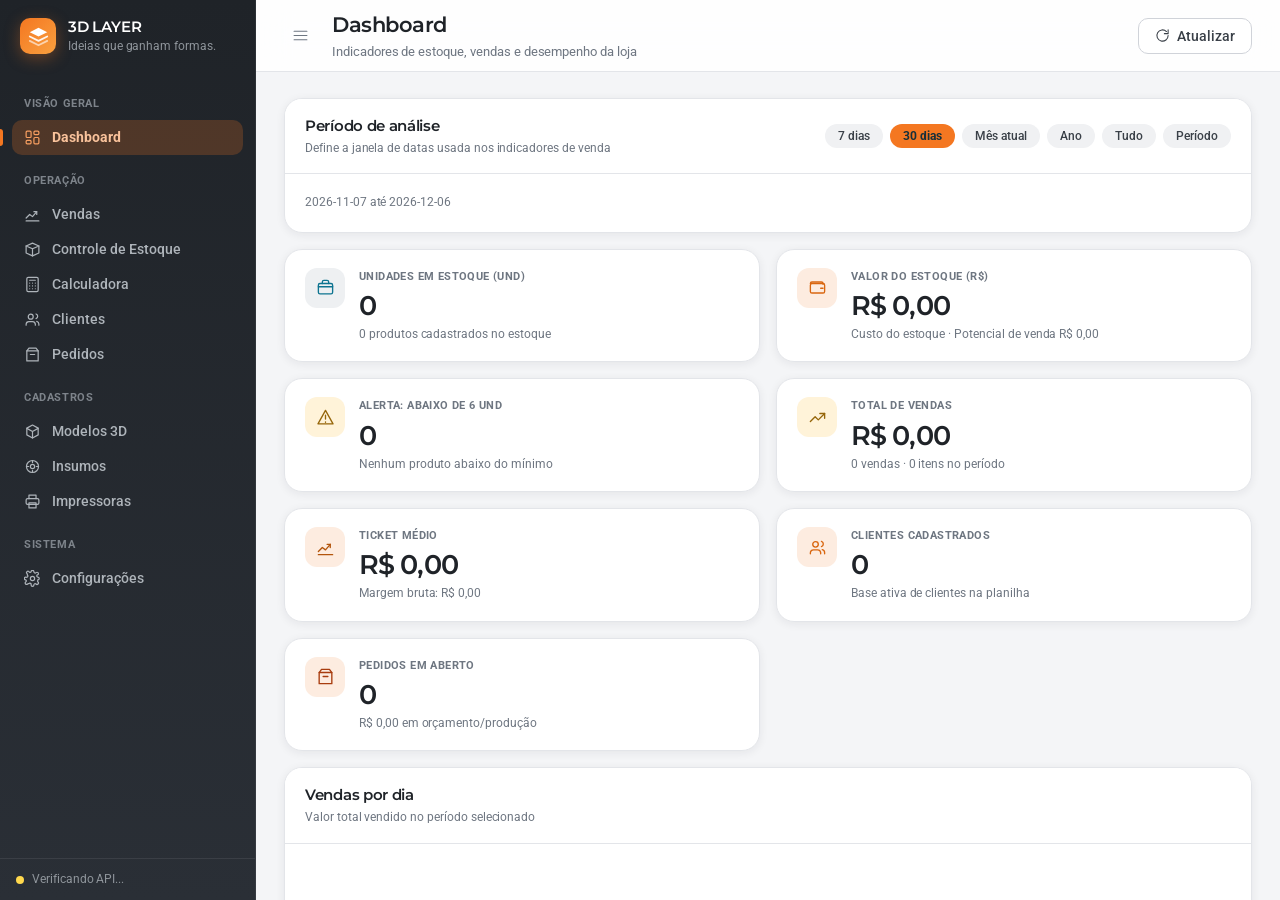
==== docs/index.html @ 17f923ca "Transicao de pagina lado a lado (transitions.dev P8)" ====
<!doctype html>
<html lang="pt-BR">
  <head>
    <meta charset="UTF-8" />
    <meta name="viewport" content="width=device-width, initial-scale=1.0" />
    <meta name="description" content="3D LAYER — CRM da loja 3D: clientes, estoque, vendas e pedidos. Ideias que ganham formas." />
    <meta name="theme-color" content="#1f2328" />
    <meta
      http-equiv="Content-Security-Policy"
      content="default-src 'self'; script-src 'self' 'sha256-BkKP2XO6WOEc3kXOiLr2ZoY83hamalKjPY9xBcbXVuw='; style-src 'self' 'unsafe-inline'; font-src 'self' data: https:; img-src 'self' data: blob: https: http:; connect-src 'self' https: http:; object-src 'none'; base-uri 'none'"
    />
    <title>3D LAYER</title>
    <script type="module" crossorigin src="./assets/index.web-DyTo5qUt.js"></script>
    <link rel="stylesheet" crossorigin href="./assets/index-BPwI07zb.css">
  </head>
  <body>
    <div id="root"></div>
  </body>
</html>
---- docs/assets/index-BPwI07zb.css ----
@font-face{font-family:Montserrat;font-style:normal;font-display:swap;font-weight:500;src:url(./montserrat-cyrillic-ext-500-normal-11xBT7e1.woff2) format("woff2"),url(./montserrat-cyrillic-ext-500-normal-DOzfAZ45.woff) format("woff");unicode-range:U+0460-052F,U+1C80-1C8A,U+20B4,U+2DE0-2DFF,U+A640-A69F,U+FE2E-FE2F}@font-face{font-family:Montserrat;font-style:normal;font-display:swap;font-weight:500;src:url(./montserrat-cyrillic-500-normal-T0SG181k.woff2) format("woff2"),url(./montserrat-cyrillic-500-normal-CyGtXmN9.woff) format("woff");unicode-range:U+0301,U+0400-045F,U+0490-0491,U+04B0-04B1,U+2116}@font-face{font-family:Montserrat;font-style:normal;font-display:swap;font-weight:500;src:url(./montserrat-vietnamese-500-normal-NT-t8RG1.woff2) format("woff2"),url(./montserrat-vietnamese-500-normal-DpeZlV_K.woff) format("woff");unicode-range:U+0102-0103,U+0110-0111,U+0128-0129,U+0168-0169,U+01A0-01A1,U+01AF-01B0,U+0300-0301,U+0303-0304,U+0308-0309,U+0323,U+0329,U+1EA0-1EF9,U+20AB}@font-face{font-family:Montserrat;font-style:normal;font-display:swap;font-weight:500;src:url(./montserrat-latin-ext-500-normal-BKtbrd6n.woff2) format("woff2"),url(./montserrat-latin-ext-500-normal-DWPqqZgs.woff) format("woff");unicode-range:U+0100-02BA,U+02BD-02C5,U+02C7-02CC,U+02CE-02D7,U+02DD-02FF,U+0304,U+0308,U+0329,U+1D00-1DBF,U+1E00-1E9F,U+1EF2-1EFF,U+2020,U+20A0-20AB,U+20AD-20C0,U+2113,U+2C60-2C7F,U+A720-A7FF}@font-face{font-family:Montserrat;font-style:normal;font-display:swap;font-weight:500;src:url(./montserrat-latin-500-normal-DRFEGfly.woff2) format("woff2"),url(./montserrat-latin-500-normal-Dok2oTci.woff) format("woff");unicode-range:U+0000-00FF,U+0131,U+0152-0153,U+02BB-02BC,U+02C6,U+02DA,U+02DC,U+0304,U+0308,U+0329,U+2000-206F,U+20AC,U+2122,U+2191,U+2193,U+2212,U+2215,U+FEFF,U+FFFD}@font-face{font-family:Montserrat;font-style:normal;font-display:swap;font-weight:600;src:url(./montserrat-cyrillic-ext-600-normal-BtBW-rpm.woff2) format("woff2"),url(./montserrat-cyrillic-ext-600-normal-wReYPmz2.woff) format("woff");unicode-range:U+0460-052F,U+1C80-1C8A,U+20B4,U+2DE0-2DFF,U+A640-A69F,U+FE2E-FE2F}@font-face{font-family:Montserrat;font-style:normal;font-display:swap;font-weight:600;src:url(./montserrat-cyrillic-600-normal-CQEPC0hM.woff2) format("woff2"),url(./montserrat-cyrillic-600-normal-DUglwBrH.woff) format("woff");unicode-range:U+0301,U+0400-045F,U+0490-0491,U+04B0-04B1,U+2116}@font-face{font-family:Montserrat;font-style:normal;font-display:swap;font-weight:600;src:url(./montserrat-vietnamese-600-normal-DKe6qT_E.woff2) format("woff2"),url(./montserrat-vietnamese-600-normal-SJ-HTWuM.woff) format("woff");unicode-range:U+0102-0103,U+0110-0111,U+0128-0129,U+0168-0169,U+01A0-01A1,U+01AF-01B0,U+0300-0301,U+0303-0304,U+0308-0309,U+0323,U+0329,U+1EA0-1EF9,U+20AB}@font-face{font-family:Montserrat;font-style:normal;font-display:swap;font-weight:600;src:url(./montserrat-latin-ext-600-normal-DSkTqI9L.woff2) format("woff2"),url(./montserrat-latin-ext-600-normal-CSDhkhgS.woff) format("woff");unicode-range:U+0100-02BA,U+02BD-02C5,U+02C7-02CC,U+02CE-02D7,U+02DD-02FF,U+0304,U+0308,U+0329,U+1D00-1DBF,U+1E00-1E9F,U+1EF2-1EFF,U+2020,U+20A0-20AB,U+20AD-20C0,U+2113,U+2C60-2C7F,U+A720-A7FF}@font-face{font-family:Montserrat;font-style:normal;font-display:swap;font-weight:600;src:url(./montserrat-latin-600-normal-UVxSCcoG.woff2) format("woff2"),url(./montserrat-latin-600-normal-CdhFl4lI.woff) format("woff");unicode-range:U+0000-00FF,U+0131,U+0152-0153,U+02BB-02BC,U+02C6,U+02DA,U+02DC,U+0304,U+0308,U+0329,U+2000-206F,U+20AC,U+2122,U+2191,U+2193,U+2212,U+2215,U+FEFF,U+FFFD}@font-face{font-family:Montserrat;font-style:normal;font-display:swap;font-weight:700;src:url(./montserrat-cyrillic-ext-700-normal-MyDreaeu.woff2) format("woff2"),url(./montserrat-cyrillic-ext-700-normal-D-Mk2xRJ.woff) format("woff");unicode-range:U+0460-052F,U+1C80-1C8A,U+20B4,U+2DE0-2DFF,U+A640-A69F,U+FE2E-FE2F}@font-face{font-family:Montserrat;font-style:normal;font-display:swap;font-weight:700;src:url(./montserrat-cyrillic-700-normal-D-Pqjtdp.woff2) format("woff2"),url(./montserrat-cyrillic-700-normal-BvLYcGP1.woff) format("woff");unicode-range:U+0301,U+0400-045F,U+0490-0491,U+04B0-04B1,U+2116}@font-face{font-family:Montserrat;font-style:normal;font-display:swap;font-weight:700;src:url(./montserrat-vietnamese-700-normal-C0x1De3p.woff2) format("woff2"),url(./montserrat-vietnamese-700-normal-DnwGT2D9.woff) format("woff");unicode-range:U+0102-0103,U+0110-0111,U+0128-0129,U+0168-0169,U+01A0-01A1,U+01AF-01B0,U+0300-0301,U+0303-0304,U+0308-0309,U+0323,U+0329,U+1EA0-1EF9,U+20AB}@font-face{font-family:Montserrat;font-style:normal;font-display:swap;font-weight:700;src:url(./montserrat-latin-ext-700-normal-BOP2Nhf0.woff2) format("woff2"),url(./montserrat-latin-ext-700-normal-DdDFr05Z.woff) format("woff");unicode-range:U+0100-02BA,U+02BD-02C5,U+02C7-02CC,U+02CE-02D7,U+02DD-02FF,U+0304,U+0308,U+0329,U+1D00-1DBF,U+1E00-1E9F,U+1EF2-1EFF,U+2020,U+20A0-20AB,U+20AD-20C0,U+2113,U+2C60-2C7F,U+A720-A7FF}@font-face{font-family:Montserrat;font-style:normal;font-display:swap;font-weight:700;src:url(./montserrat-latin-700-normal-BdjcYUrC.woff2) format("woff2"),url(./montserrat-latin-700-normal-BWkrl476.woff) format("woff");unicode-range:U+0000-00FF,U+0131,U+0152-0153,U+02BB-02BC,U+02C6,U+02DA,U+02DC,U+0304,U+0308,U+0329,U+2000-206F,U+20AC,U+2122,U+2191,U+2193,U+2212,U+2215,U+FEFF,U+FFFD}@font-face{font-family:Roboto;font-style:normal;font-display:swap;font-weight:400;src:url(./roboto-cyrillic-ext-400-normal-qHufge6k.woff2) format("woff2"),url(./roboto-cyrillic-ext-400-normal-DhDk0Xwi.woff) format("woff");unicode-range:U+0460-052F,U+1C80-1C8A,U+20B4,U+2DE0-2DFF,U+A640-A69F,U+FE2E-FE2F}@font-face{font-family:Roboto;font-style:normal;font-display:swap;font-weight:400;src:url(./roboto-cyrillic-400-normal-CBPI_iaY.woff2) format("woff2"),url(./roboto-cyrillic-400-normal-BepgbcUK.woff) format("woff");unicode-range:U+0301,U+0400-045F,U+0490-0491,U+04B0-04B1,U+2116}@font-face{font-family:Roboto;font-style:normal;font-display:swap;font-weight:400;src:url([data-uri]) format("woff2"),url([data-uri]) format("woff");unicode-range:U+1F00-1FFF}@font-face{font-family:Roboto;font-style:normal;font-display:swap;font-weight:400;src:url(./roboto-greek-400-normal-ai2Z1K3C.woff2) format("woff2"),url(./roboto-greek-400-normal-D904r64h.woff) format("woff");unicode-range:U+0370-0377,U+037A-037F,U+0384-038A,U+038C,U+038E-03A1,U+03A3-03FF}@font-face{font-family:Roboto;font-style:normal;font-display:swap;font-weight:400;src:url(./roboto-math-400-normal-BEFej5gc.woff2) format("woff2"),url(./roboto-math-400-normal-D6sS4O5l.woff) format("woff");unicode-range:U+0302-0303,U+0305,U+0307-0308,U+0310,U+0312,U+0315,U+031A,U+0326-0327,U+032C,U+032F-0330,U+0332-0333,U+0338,U+033A,U+0346,U+034D,U+0391-03A1,U+03A3-03A9,U+03B1-03C9,U+03D1,U+03D5-03D6,U+03F0-03F1,U+03F4-03F5,U+2016-2017,U+2034-2038,U+203C,U+2040,U+2043,U+2047,U+2050,U+2057,U+205F,U+2070-2071,U+2074-208E,U+2090-209C,U+20D0-20DC,U+20E1,U+20E5-20EF,U+2100-2112,U+2114-2115,U+2117-2121,U+2123-214F,U+2190,U+2192,U+2194-21AE,U+21B0-21E5,U+21F1-21F2,U+21F4-2211,U+2213-2214,U+2216-22FF,U+2308-230B,U+2310,U+2319,U+231C-2321,U+2336-237A,U+237C,U+2395,U+239B-23B7,U+23D0,U+23DC-23E1,U+2474-2475,U+25AF,U+25B3,U+25B7,U+25BD,U+25C1,U+25CA,U+25CC,U+25FB,U+266D-266F,U+27C0-27FF,U+2900-2AFF,U+2B0E-2B11,U+2B30-2B4C,U+2BFE,U+3030,U+FF5B,U+FF5D,U+1D400-1D7FF,U+1EE00-1EEFF}@font-face{font-family:Roboto;font-style:normal;font-display:swap;font-weight:400;src:url(./roboto-symbols-400-normal-CB1Ce4Gk.woff2) format("woff2"),url(./roboto-symbols-400-normal-C7tGlxgb.woff) format("woff");unicode-range:U+0001-000C,U+000E-001F,U+007F-009F,U+20DD-20E0,U+20E2-20E4,U+2150-218F,U+2190,U+2192,U+2194-2199,U+21AF,U+21E6-21F0,U+21F3,U+2218-2219,U+2299,U+22C4-22C6,U+2300-243F,U+2440-244A,U+2460-24FF,U+25A0-27BF,U+2800-28FF,U+2921-2922,U+2981,U+29BF,U+29EB,U+2B00-2BFF,U+4DC0-4DFF,U+FFF9-FFFB,U+10140-1018E,U+10190-1019C,U+101A0,U+101D0-101FD,U+102E0-102FB,U+10E60-10E7E,U+1D2C0-1D2D3,U+1D2E0-1D37F,U+1F000-1F0FF,U+1F100-1F1AD,U+1F1E6-1F1FF,U+1F30D-1F30F,U+1F315,U+1F31C,U+1F31E,U+1F320-1F32C,U+1F336,U+1F378,U+1F37D,U+1F382,U+1F393-1F39F,U+1F3A7-1F3A8,U+1F3AC-1F3AF,U+1F3C2,U+1F3C4-1F3C6,U+1F3CA-1F3CE,U+1F3D4-1F3E0,U+1F3ED,U+1F3F1-1F3F3,U+1F3F5-1F3F7,U+1F408,U+1F415,U+1F41F,U+1F426,U+1F43F,U+1F441-1F442,U+1F444,U+1F446-1F449,U+1F44C-1F44E,U+1F453,U+1F46A,U+1F47D,U+1F4A3,U+1F4B0,U+1F4B3,U+1F4B9,U+1F4BB,U+1F4BF,U+1F4C8-1F4CB,U+1F4D6,U+1F4DA,U+1F4DF,U+1F4E3-1F4E6,U+1F4EA-1F4ED,U+1F4F7,U+1F4F9-1F4FB,U+1F4FD-1F4FE,U+1F503,U+1F507-1F50B,U+1F50D,U+1F512-1F513,U+1F53E-1F54A,U+1F54F-1F5FA,U+1F610,U+1F650-1F67F,U+1F687,U+1F68D,U+1F691,U+1F694,U+1F698,U+1F6AD,U+1F6B2,U+1F6B9-1F6BA,U+1F6BC,U+1F6C6-1F6CF,U+1F6D3-1F6D7,U+1F6E0-1F6EA,U+1F6F0-1F6F3,U+1F6F7-1F6FC,U+1F700-1F7FF,U+1F800-1F80B,U+1F810-1F847,U+1F850-1F859,U+1F860-1F887,U+1F890-1F8AD,U+1F8B0-1F8BB,U+1F8C0-1F8C1,U+1F900-1F90B,U+1F93B,U+1F946,U+1F984,U+1F996,U+1F9E9,U+1FA00-1FA6F,U+1FA70-1FA7C,U+1FA80-1FA89,U+1FA8F-1FAC6,U+1FACE-1FADC,U+1FADF-1FAE9,U+1FAF0-1FAF8,U+1FB00-1FBFF}@font-face{font-family:Roboto;font-style:normal;font-display:swap;font-weight:400;src:url(./roboto-vietnamese-400-normal-D2PTxGxD.woff2) format("woff2"),url(./roboto-vietnamese-400-normal-Bf76hAzZ.woff) format("woff");unicode-range:U+0102-0103,U+0110-0111,U+0128-0129,U+0168-0169,U+01A0-01A1,U+01AF-01B0,U+0300-0301,U+0303-0304,U+0308-0309,U+0323,U+0329,U+1EA0-1EF9,U+20AB}@font-face{font-family:Roboto;font-style:normal;font-display:swap;font-weight:400;src:url(./roboto-latin-ext-400-normal-C3tdtHj3.woff2) format("woff2"),url(./roboto-latin-ext-400-normal-CIveymTr.woff) format("woff");unicode-range:U+0100-02BA,U+02BD-02C5,U+02C7-02CC,U+02CE-02D7,U+02DD-02FF,U+0304,U+0308,U+0329,U+1D00-1DBF,U+1E00-1E9F,U+1EF2-1EFF,U+2020,U+20A0-20AB,U+20AD-20C0,U+2113,U+2C60-2C7F,U+A720-A7FF}@font-face{font-family:Roboto;font-style:normal;font-display:swap;font-weight:400;src:url(./roboto-latin-400-normal-BqEyEoaF.woff2) format("woff2"),url(./roboto-latin-400-normal-D27F5sTu.woff) format("woff");unicode-range:U+0000-00FF,U+0131,U+0152-0153,U+02BB-02BC,U+02C6,U+02DA,U+02DC,U+0304,U+0308,U+0329,U+2000-206F,U+20AC,U+2122,U+2191,U+2193,U+2212,U+2215,U+FEFF,U+FFFD}@font-face{font-family:Roboto;font-style:normal;font-display:swap;font-weight:500;src:url(./roboto-cyrillic-ext-500-normal-BWC_xYeb.woff2) format("woff2"),url(./roboto-cyrillic-ext-500-normal-SCgicl0l.woff) format("woff");unicode-range:U+0460-052F,U+1C80-1C8A,U+20B4,U+2DE0-2DFF,U+A640-A69F,U+FE2E-FE2F}@font-face{font-family:Roboto;font-style:normal;font-display:swap;font-weight:500;src:url(./roboto-cyrillic-500-normal-CLao9AfR.woff2) format("woff2"),url(./roboto-cyrillic-500-normal-C8ZOEKN4.woff) format("woff");unicode-range:U+0301,U+0400-045F,U+0490-0491,U+04B0-04B1,U+2116}@font-face{font-family:Roboto;font-style:normal;font-display:swap;font-weight:500;src:url([data-uri]) format("woff2"),url([data-uri]) format("woff");unicode-range:U+1F00-1FFF}@font-face{font-family:Roboto;font-style:normal;font-display:swap;font-weight:500;src:url(./roboto-greek-500-normal-C9AnhcmC.woff2) format("woff2"),url(./roboto-greek-500-normal-XBIQOowA.woff) format("woff");unicode-range:U+0370-0377,U+037A-037F,U+0384-038A,U+038C,U+038E-03A1,U+03A3-03FF}@font-face{font-family:Roboto;font-style:normal;font-display:swap;font-weight:500;src:url(./roboto-math-500-normal-C4NU9gLX.woff2) format("woff2"),url(./roboto-math-500-normal-BNGXE_xU.woff) format("woff");unicode-range:U+0302-0303,U+0305,U+0307-0308,U+0310,U+0312,U+0315,U+031A,U+0326-0327,U+032C,U+032F-0330,U+0332-0333,U+0338,U+033A,U+0346,U+034D,U+0391-03A1,U+03A3-03A9,U+03B1-03C9,U+03D1,U+03D5-03D6,U+03F0-03F1,U+03F4-03F5,U+2016-2017,U+2034-2038,U+203C,U+2040,U+2043,U+2047,U+2050,U+2057,U+205F,U+2070-2071,U+2074-208E,U+2090-209C,U+20D0-20DC,U+20E1,U+20E5-20EF,U+2100-2112,U+2114-2115,U+2117-2121,U+2123-214F,U+2190,U+2192,U+2194-21AE,U+21B0-21E5,U+21F1-21F2,U+21F4-2211,U+2213-2214,U+2216-22FF,U+2308-230B,U+2310,U+2319,U+231C-2321,U+2336-237A,U+237C,U+2395,U+239B-23B7,U+23D0,U+23DC-23E1,U+2474-2475,U+25AF,U+25B3,U+25B7,U+25BD,U+25C1,U+25CA,U+25CC,U+25FB,U+266D-266F,U+27C0-27FF,U+2900-2AFF,U+2B0E-2B11,U+2B30-2B4C,U+2BFE,U+3030,U+FF5B,U+FF5D,U+1D400-1D7FF,U+1EE00-1EEFF}@font-face{font-family:Roboto;font-style:normal;font-display:swap;font-weight:500;src:url(./roboto-symbols-500-normal-B_CZKVJS.woff2) format("woff2"),url(./roboto-symbols-500-normal-DFnofPUt.woff) format("woff");unicode-range:U+0001-000C,U+000E-001F,U+007F-009F,U+20DD-20E0,U+20E2-20E4,U+2150-218F,U+2190,U+2192,U+2194-2199,U+21AF,U+21E6-21F0,U+21F3,U+2218-2219,U+2299,U+22C4-22C6,U+2300-243F,U+2440-244A,U+2460-24FF,U+25A0-27BF,U+2800-28FF,U+2921-2922,U+2981,U+29BF,U+29EB,U+2B00-2BFF,U+4DC0-4DFF,U+FFF9-FFFB,U+10140-1018E,U+10190-1019C,U+101A0,U+101D0-101FD,U+102E0-102FB,U+10E60-10E7E,U+1D2C0-1D2D3,U+1D2E0-1D37F,U+1F000-1F0FF,U+1F100-1F1AD,U+1F1E6-1F1FF,U+1F30D-1F30F,U+1F315,U+1F31C,U+1F31E,U+1F320-1F32C,U+1F336,U+1F378,U+1F37D,U+1F382,U+1F393-1F39F,U+1F3A7-1F3A8,U+1F3AC-1F3AF,U+1F3C2,U+1F3C4-1F3C6,U+1F3CA-1F3CE,U+1F3D4-1F3E0,U+1F3ED,U+1F3F1-1F3F3,U+1F3F5-1F3F7,U+1F408,U+1F415,U+1F41F,U+1F426,U+1F43F,U+1F441-1F442,U+1F444,U+1F446-1F449,U+1F44C-1F44E,U+1F453,U+1F46A,U+1F47D,U+1F4A3,U+1F4B0,U+1F4B3,U+1F4B9,U+1F4BB,U+1F4BF,U+1F4C8-1F4CB,U+1F4D6,U+1F4DA,U+1F4DF,U+1F4E3-1F4E6,U+1F4EA-1F4ED,U+1F4F7,U+1F4F9-1F4FB,U+1F4FD-1F4FE,U+1F503,U+1F507-1F50B,U+1F50D,U+1F512-1F513,U+1F53E-1F54A,U+1F54F-1F5FA,U+1F610,U+1F650-1F67F,U+1F687,U+1F68D,U+1F691,U+1F694,U+1F698,U+1F6AD,U+1F6B2,U+1F6B9-1F6BA,U+1F6BC,U+1F6C6-1F6CF,U+1F6D3-1F6D7,U+1F6E0-1F6EA,U+1F6F0-1F6F3,U+1F6F7-1F6FC,U+1F700-1F7FF,U+1F800-1F80B,U+1F810-1F847,U+1F850-1F859,U+1F860-1F887,U+1F890-1F8AD,U+1F8B0-1F8BB,U+1F8C0-1F8C1,U+1F900-1F90B,U+1F93B,U+1F946,U+1F984,U+1F996,U+1F9E9,U+1FA00-1FA6F,U+1FA70-1FA7C,U+1FA80-1FA89,U+1FA8F-1FAC6,U+1FACE-1FADC,U+1FADF-1FAE9,U+1FAF0-1FAF8,U+1FB00-1FBFF}@font-face{font-family:Roboto;font-style:normal;font-display:swap;font-weight:500;src:url(./roboto-vietnamese-500-normal-B3ncpOoB.woff2) format("woff2"),url(./roboto-vietnamese-500-normal-BgoYVz-9.woff) format("woff");unicode-range:U+0102-0103,U+0110-0111,U+0128-0129,U+0168-0169,U+01A0-01A1,U+01AF-01B0,U+0300-0301,U+0303-0304,U+0308-0309,U+0323,U+0329,U+1EA0-1EF9,U+20AB}@font-face{font-family:Roboto;font-style:normal;font-display:swap;font-weight:500;src:url(./roboto-latin-ext-500-normal-pMCM9Ixg.woff2) format("woff2"),url(./roboto-latin-ext-500-normal-C1cK9xmS.woff) format("woff");unicode-range:U+0100-02BA,U+02BD-02C5,U+02C7-02CC,U+02CE-02D7,U+02DD-02FF,U+0304,U+0308,U+0329,U+1D00-1DBF,U+1E00-1E9F,U+1EF2-1EFF,U+2020,U+20A0-20AB,U+20AD-20C0,U+2113,U+2C60-2C7F,U+A720-A7FF}@font-face{font-family:Roboto;font-style:normal;font-display:swap;font-weight:500;src:url(./roboto-latin-500-normal-7RbcRiD8.woff2) format("woff2"),url(./roboto-latin-500-normal-fsTFPL3E.woff) format("woff");unicode-range:U+0000-00FF,U+0131,U+0152-0153,U+02BB-02BC,U+02C6,U+02DA,U+02DC,U+0304,U+0308,U+0329,U+2000-206F,U+20AC,U+2122,U+2191,U+2193,U+2212,U+2215,U+FEFF,U+FFFD}@font-face{font-family:Roboto;font-style:normal;font-display:swap;font-weight:700;src:url(./roboto-cyrillic-ext-700-normal-DmFxo5wj.woff2) format("woff2"),url(./roboto-cyrillic-ext-700-normal-BWOtdzfy.woff) format("woff");unicode-range:U+0460-052F,U+1C80-1C8A,U+20B4,U+2DE0-2DFF,U+A640-A69F,U+FE2E-FE2F}@font-face{font-family:Roboto;font-style:normal;font-display:swap;font-weight:700;src:url(./roboto-cyrillic-700-normal-C2o7G-SM.woff2) format("woff2"),url(./roboto-cyrillic-700-normal-D8g9KsRf.woff) format("woff");unicode-range:U+0301,U+0400-045F,U+0490-0491,U+04B0-04B1,U+2116}@font-face{font-family:Roboto;font-style:normal;font-display:swap;font-weight:700;src:url([data-uri]) format("woff2"),url([data-uri]) format("woff");unicode-range:U+1F00-1FFF}@font-face{font-family:Roboto;font-style:normal;font-display:swap;font-weight:700;src:url(./roboto-greek-700-normal-0aHWxGLu.woff2) format("woff2"),url(./roboto-greek-700-normal-xQsEWSIA.woff) format("woff");unicode-range:U+0370-0377,U+037A-037F,U+0384-038A,U+038C,U+038E-03A1,U+03A3-03FF}@font-face{font-family:Roboto;font-style:normal;font-display:swap;font-weight:700;src:url(./roboto-math-700-normal-B8YqGHVc.woff2) format("woff2"),url(./roboto-math-700-normal-DbhUef31.woff) format("woff");unicode-range:U+0302-0303,U+0305,U+0307-0308,U+0310,U+0312,U+0315,U+031A,U+0326-0327,U+032C,U+032F-0330,U+0332-0333,U+0338,U+033A,U+0346,U+034D,U+0391-03A1,U+03A3-03A9,U+03B1-03C9,U+03D1,U+03D5-03D6,U+03F0-03F1,U+03F4-03F5,U+2016-2017,U+2034-2038,U+203C,U+2040,U+2043,U+2047,U+2050,U+2057,U+205F,U+2070-2071,U+2074-208E,U+2090-209C,U+20D0-20DC,U+20E1,U+20E5-20EF,U+2100-2112,U+2114-2115,U+2117-2121,U+2123-214F,U+2190,U+2192,U+2194-21AE,U+21B0-21E5,U+21F1-21F2,U+21F4-2211,U+2213-2214,U+2216-22FF,U+2308-230B,U+2310,U+2319,U+231C-2321,U+2336-237A,U+237C,U+2395,U+239B-23B7,U+23D0,U+23DC-23E1,U+2474-2475,U+25AF,U+25B3,U+25B7,U+25BD,U+25C1,U+25CA,U+25CC,U+25FB,U+266D-266F,U+27C0-27FF,U+2900-2AFF,U+2B0E-2B11,U+2B30-2B4C,U+2BFE,U+3030,U+FF5B,U+FF5D,U+1D400-1D7FF,U+1EE00-1EEFF}@font-face{font-family:Roboto;font-style:normal;font-display:swap;font-weight:700;src:url(./roboto-symbols-700-normal-BiFDindJ.woff2) format("woff2"),url(./roboto-symbols-700-normal-C59U6HqI.woff) format("woff");unicode-range:U+0001-000C,U+000E-001F,U+007F-009F,U+20DD-20E0,U+20E2-20E4,U+2150-218F,U+2190,U+2192,U+2194-2199,U+21AF,U+21E6-21F0,U+21F3,U+2218-2219,U+2299,U+22C4-22C6,U+2300-243F,U+2440-244A,U+2460-24FF,U+25A0-27BF,U+2800-28FF,U+2921-2922,U+2981,U+29BF,U+29EB,U+2B00-2BFF,U+4DC0-4DFF,U+FFF9-FFFB,U+10140-1018E,U+10190-1019C,U+101A0,U+101D0-101FD,U+102E0-102FB,U+10E60-10E7E,U+1D2C0-1D2D3,U+1D2E0-1D37F,U+1F000-1F0FF,U+1F100-1F1AD,U+1F1E6-1F1FF,U+1F30D-1F30F,U+1F315,U+1F31C,U+1F31E,U+1F320-1F32C,U+1F336,U+1F378,U+1F37D,U+1F382,U+1F393-1F39F,U+1F3A7-1F3A8,U+1F3AC-1F3AF,U+1F3C2,U+1F3C4-1F3C6,U+1F3CA-1F3CE,U+1F3D4-1F3E0,U+1F3ED,U+1F3F1-1F3F3,U+1F3F5-1F3F7,U+1F408,U+1F415,U+1F41F,U+1F426,U+1F43F,U+1F441-1F442,U+1F444,U+1F446-1F449,U+1F44C-1F44E,U+1F453,U+1F46A,U+1F47D,U+1F4A3,U+1F4B0,U+1F4B3,U+1F4B9,U+1F4BB,U+1F4BF,U+1F4C8-1F4CB,U+1F4D6,U+1F4DA,U+1F4DF,U+1F4E3-1F4E6,U+1F4EA-1F4ED,U+1F4F7,U+1F4F9-1F4FB,U+1F4FD-1F4FE,U+1F503,U+1F507-1F50B,U+1F50D,U+1F512-1F513,U+1F53E-1F54A,U+1F54F-1F5FA,U+1F610,U+1F650-1F67F,U+1F687,U+1F68D,U+1F691,U+1F694,U+1F698,U+1F6AD,U+1F6B2,U+1F6B9-1F6BA,U+1F6BC,U+1F6C6-1F6CF,U+1F6D3-1F6D7,U+1F6E0-1F6EA,U+1F6F0-1F6F3,U+1F6F7-1F6FC,U+1F700-1F7FF,U+1F800-1F80B,U+1F810-1F847,U+1F850-1F859,U+1F860-1F887,U+1F890-1F8AD,U+1F8B0-1F8BB,U+1F8C0-1F8C1,U+1F900-1F90B,U+1F93B,U+1F946,U+1F984,U+1F996,U+1F9E9,U+1FA00-1FA6F,U+1FA70-1FA7C,U+1FA80-1FA89,U+1FA8F-1FAC6,U+1FACE-1FADC,U+1FADF-1FAE9,U+1FAF0-1FAF8,U+1FB00-1FBFF}@font-face{font-family:Roboto;font-style:normal;font-display:swap;font-weight:700;src:url(./roboto-vietnamese-700-normal-BEVeWqJt.woff2) format("woff2"),url(./roboto-vietnamese-700-normal-kpkdMgbf.woff) format("woff");unicode-range:U+0102-0103,U+0110-0111,U+0128-0129,U+0168-0169,U+01A0-01A1,U+01AF-01B0,U+0300-0301,U+0303-0304,U+0308-0309,U+0323,U+0329,U+1EA0-1EF9,U+20AB}@font-face{font-family:Roboto;font-style:normal;font-display:swap;font-weight:700;src:url(./roboto-latin-ext-700-normal-DSBUz0N1.woff2) format("woff2"),url(./roboto-latin-ext-700-normal-BDePAh3g.woff) format("woff");unicode-range:U+0100-02BA,U+02BD-02C5,U+02C7-02CC,U+02CE-02D7,U+02DD-02FF,U+0304,U+0308,U+0329,U+1D00-1DBF,U+1E00-1E9F,U+1EF2-1EFF,U+2020,U+20A0-20AB,U+20AD-20C0,U+2113,U+2C60-2C7F,U+A720-A7FF}@font-face{font-family:Roboto;font-style:normal;font-display:swap;font-weight:700;src:url(./roboto-latin-700-normal-BZpUvMxY.woff2) format("woff2"),url(./roboto-latin-700-normal-YuyVweIx.woff) format("woff");unicode-range:U+0000-00FF,U+0131,U+0152-0153,U+02BB-02BC,U+02C6,U+02DA,U+02DC,U+0304,U+0308,U+0329,U+2000-206F,U+20AC,U+2122,U+2191,U+2193,U+2212,U+2215,U+FEFF,U+FFFD}:root{--bg-app: #f4f5f7;--surface: #ffffff;--surface-alt: #f7f8fa;--surface-raised: #ffffff;--border: #e3e5e9;--border-strong: #d0d3d9;--nav-bg: #1f2328;--nav-bg-soft: #2a2f36;--nav-text: #aeb4ba;--nav-text-active: #ffffff;--nav-hover: rgba(255, 255, 255, .07);--nav-active: rgba(244, 119, 33, .22);--brand-100: #fdece0;--brand-200: #fbdbc6;--brand-300: #f9c29b;--brand-400: #f79e60;--brand-500: #f47721;--brand-600: #d9660f;--brand-700: #b3550c;--brand-soft: #fdece0;--grad-brand: linear-gradient(135deg, #f47721 0%, #f9a03f 100%);--grad-splash: linear-gradient(135deg, #1f2328 0%, #2a2f36 55%, #f47721 100%);--grad-teal: linear-gradient(180deg, #f79e60 0%, #f9c29b 55%, #fdece0 100%);--yellow: #ffb020;--yellow-soft: #fff3d9;--yellow-ink: #96660a;--coral: #e2571e;--coral-soft: #fdece0;--coral-ink: #a83c0e;--navy: #1f2328;--navy-soft: #eef0f2;--text: #1f2328;--text-soft: #3a4048;--text-muted: #6e7681;--text-inverse: #ffffff;--ok: #1e8a81;--ok-soft: #e3f7f4;--warn: #a97a00;--warn-soft: #fff5d6;--danger: #c2401c;--danger-soft: #ffede7;--info: #0e7490;--info-soft: #cffafe;--neutral-soft: #f0f1f3;--font: "Roboto", -apple-system, BlinkMacSystemFont, "Segoe UI", system-ui, "Helvetica Neue", Arial, sans-serif;--font-title: "Montserrat", "Roboto", -apple-system, "Segoe UI", system-ui, Arial, sans-serif;--font-mono: "SF Mono", "Cascadia Mono", "Consolas", "SFMono-Regular", monospace;--r-sm: 8px;--r-md: 12px;--r-lg: 18px;--r-xl: 24px;--r-pill: 980px;--shadow-xs: 0 1px 2px rgba(31, 35, 40, .05);--shadow-sm: 0 2px 10px rgba(31, 35, 40, .07);--shadow-md: 0 10px 30px rgba(31, 35, 40, .11);--shadow-lg: 0 28px 70px rgba(31, 35, 40, .22);--nav-w: 256px;--topbar-h: 72px;--pg-dur: .25s;--pg-dist: 8px;--pg-blur: 3px;--pg-ease: cubic-bezier(.22, 1, .36, 1)}.tema-colorido{--bg-app: #f0f4ff;--surface: #ffffff;--surface-alt: #eef2ff;--surface-raised: #f5f7ff;--border: #d8dcf7;--border-strong: #c2c6e8;--nav-bg: #4338ca;--nav-bg-soft: #312e81;--nav-text: #c7d2fe;--nav-text-active: #ffffff;--nav-hover: rgba(255, 255, 255, .1);--nav-active: rgba(255, 255, 255, .15);--brand-100: #fce7f3;--brand-200: #fbcfe8;--brand-300: #f9a8d4;--brand-400: #f472b6;--brand-500: #ec4899;--brand-600: #db2777;--brand-700: #be185d;--brand-soft: #fdf2f8;--grad-brand: linear-gradient(135deg, #ec4899 0%, #8b5cf6 100%);--grad-splash: linear-gradient(135deg, #ec4899 0%, #8b5cf6 45%, #06b6d4 100%);--grad-teal: linear-gradient(180deg, #fbcfe8 0%, #f9a8d4 55%, #fce7f3 100%);--yellow: #fbbf24;--yellow-soft: #fef3c7;--yellow-ink: #713f12;--coral: #f472b6;--coral-soft: #fdf2f8;--coral-ink: #9d174d;--navy: #4338ca;--navy-soft: #ede9fe;--text: #1e1b4b;--text-soft: #4338ca;--text-muted: #6366f1;--text-inverse: #ffffff;--ok: #10b981;--ok-soft: #d1fae5;--warn: #f59e0b;--warn-soft: #fef3c7;--danger: #ef4444;--danger-soft: #fee2e2;--info: #06b6d4;--info-soft: #cffafe;--neutral-soft: #ede9fe;--shadow-xs: 0 1px 2px rgba(67, 56, 202, .05);--shadow-sm: 0 2px 10px rgba(67, 56, 202, .08);--shadow-md: 0 10px 30px rgba(67, 56, 202, .12);--shadow-lg: 0 28px 70px rgba(67, 56, 202, .18)}.tema-natureza{--bg-app: #f0f7f4;--surface: #ffffff;--surface-alt: #e8f2ee;--surface-raised: #f0f7f4;--border: #d4e5e0;--border-strong: #bcd4cf;--nav-bg: #0e1a16;--nav-bg-soft: #1e2f2b;--nav-text: #a8c9bf;--nav-text-active: #ffffff;--nav-hover: rgba(255, 255, 255, .08);--nav-active: rgba(30, 111, 99, .2);--brand-100: #e8f2ee;--brand-200: #c9e3dc;--brand-300: #aad4cb;--brand-400: #8bc5b8;--brand-500: #1e6f63;--brand-600: #155a4f;--brand-700: #0e443b;--brand-soft: #f0f7f4;--grad-brand: linear-gradient(135deg, #1e6f63 0%, #6fe3cf 100%);--grad-splash: linear-gradient(135deg, #1e6f63 0%, #6fe3cf 45%, #f3b33d 100%);--grad-teal: linear-gradient(180deg, #e8f2ee 0%, #c9e3dc 55%, #e8f2ee 100%);--yellow: #f3b33d;--yellow-soft: #fdeeca;--yellow-ink: #8a6e1c;--coral: #6fe3cf;--coral-soft: #e3f9f4;--coral-ink: #3aa58d;--navy: #0e1a16;--navy-soft: #f0f7f4;--text: #0e1a16;--text-soft: #1e6f63;--text-muted: #3d7a6f;--text-inverse: #ffffff;--ok: #1e6f63;--ok-soft: #d1eadf;--warn: #f3b33d;--warn-soft: #fdeeca;--danger: #ef4444;--danger-soft: #fee2e2;--info: #6fe3cf;--info-soft: #e3f9f4;--neutral-soft: #e8f2ee;--shadow-xs: 0 1px 2px rgba(14, 26, 22, .05);--shadow-sm: 0 2px 10px rgba(14, 26, 22, .08);--shadow-md: 0 10px 30px rgba(14, 26, 22, .12);--shadow-lg: 0 28px 70px rgba(14, 26, 22, .18)}*{box-sizing:border-box}html,body,#root{height:100%;margin:0}body{font-family:var(--font);font-size:14px;line-height:1.45;color:var(--text);background:var(--bg-app);-webkit-font-smoothing:antialiased;-moz-osx-font-smoothing:grayscale;overflow:hidden;letter-spacing:-.003em}h1,h2,h3,.nav-brand-text strong,.kpi-value,.topbar h1{font-family:var(--font-title)}button,input,select,textarea{font-family:inherit;font-size:inherit;color:inherit}::-webkit-scrollbar{width:10px;height:10px}::-webkit-scrollbar-track{background:transparent}::-webkit-scrollbar-thumb{background:#c9ced5;border-radius:var(--r-pill);border:3px solid transparent;background-clip:content-box}::-webkit-scrollbar-thumb:hover{background:#aeb4ba;background-clip:content-box}.app{display:grid;grid-template-columns:var(--nav-w) 1fr;height:100vh;height:100dvh}.app.collapsed{--nav-w: 76px}.nav{background:var(--nav-bg);background-image:linear-gradient(180deg,#1f2328,#2a2f36);color:var(--nav-text);display:flex;flex-direction:column;min-width:0;border-right:1px solid rgba(255,255,255,.06)}.nav-brand{display:flex;align-items:center;gap:12px;height:var(--topbar-h);padding:0 20px;flex:0 0 auto}.nav-logo{width:36px;height:36px;flex:0 0 auto;border-radius:10px;background:var(--grad-brand);display:grid;place-items:center;color:#fff;box-shadow:0 4px 16px #f4772159}.nav-brand-text{min-width:0}.nav-brand-text strong{display:block;color:#fff;font-size:14.5px;font-weight:600;letter-spacing:-.2px;white-space:nowrap}.nav-brand-text span{display:block;font-size:11.5px;color:#8f959b;white-space:nowrap}.nav-scroll{flex:1 1 auto;overflow-y:auto;overflow-x:hidden;padding:6px 12px 20px}.nav-group-title{font-size:11px;letter-spacing:.6px;text-transform:uppercase;color:#7d838a;padding:18px 12px 8px;font-weight:600}.nav-item{display:flex;align-items:center;gap:11px;width:100%;padding:9px 12px;border:0;border-radius:10px;background:transparent;color:var(--nav-text);font-size:13.5px;font-weight:500;cursor:pointer;text-align:left;position:relative;transition:background .16s ease,color .16s ease;white-space:nowrap}.nav-item:hover{background:var(--nav-hover);color:#fff}.nav-item.active{background:var(--nav-active);color:var(--brand-300);font-weight:600}.nav-item.active svg{color:var(--brand-400)}.nav-item.active:before{content:"";position:absolute;left:-12px;top:9px;bottom:9px;width:3px;border-radius:0 3px 3px 0;background:var(--brand-500)}.nav-item .nav-badge{margin-left:auto;background:#f4772138;color:#f9c29b;border-radius:var(--r-pill);font-size:10.5px;font-weight:700;padding:1px 7px}.nav-foot{flex:0 0 auto;border-top:1px solid rgba(255,255,255,.08);padding:12px 16px}.nav-status{display:flex;align-items:center;gap:8px;font-size:11.5px;color:#8f959b}.nav-status .dot{width:8px;height:8px;border-radius:50%;background:#7d838a;flex:0 0 auto}.nav-status.online .dot{background:#10b981;box-shadow:0 0 0 3px #10b98140}.nav-status.offline .dot{background:#ef4444;box-shadow:0 0 0 3px #ef444440}.nav-status.checking .dot{background:#ffd84d;animation:pulse 1.1s infinite}@keyframes pulse{0%,to{opacity:1}50%{opacity:.35}}.app.collapsed .nav-brand-text,.app.collapsed .nav-item span:not(.nav-badge),.app.collapsed .nav-group-title,.app.collapsed .nav-status span,.app.collapsed .nav-foot .nav-status-text{display:none}.app.collapsed .nav-item{justify-content:center;padding:10px 0}.app.collapsed .nav-brand{justify-content:center;padding:0}.main{display:flex;flex-direction:column;min-width:0;min-height:0;background:var(--bg-app)}.topbar{height:var(--topbar-h);flex:0 0 auto;background:#ffffffdb;-webkit-backdrop-filter:saturate(180%) blur(18px);backdrop-filter:saturate(180%) blur(18px);border-bottom:1px solid var(--border);display:flex;align-items:center;gap:16px;padding:0 28px;z-index:5}.topbar-titles{min-width:0}.topbar h1{margin:0;font-size:21px;font-weight:600;letter-spacing:-.5px;white-space:nowrap;overflow:hidden;text-overflow:ellipsis}.topbar p{margin:3px 0 0;font-size:12.5px;color:var(--text-muted);white-space:nowrap;overflow:hidden;text-overflow:ellipsis}.topbar-actions{margin-left:auto;display:flex;align-items:center;gap:10px;flex:0 0 auto}.content{flex:1 1 auto;overflow-y:auto;overflow-x:hidden;padding:26px 28px 44px;min-height:0}.content-inner{position:relative;max-width:1560px;margin:0 auto}.content-inner.transicionando .pagina-sai{position:absolute;inset:0 auto auto 0;width:100%;pointer-events:none;z-index:0}.content-inner.transicionando .pagina-entra{position:relative;z-index:1}.pagina-entra{animation:pagina-entra var(--pg-dur) var(--pg-ease) both}.pagina-sai{animation:pagina-sai var(--pg-dur) var(--pg-ease) both}.content-inner.transicionando .pagina-entra,.content-inner.transicionando .pagina-sai{will-change:opacity,transform,filter}.content-inner.dir-fwd .pagina-entra{--pg-from: var(--pg-dist)}.content-inner.dir-fwd .pagina-sai{--pg-to: calc(var(--pg-dist) * -1)}.content-inner.dir-back .pagina-entra{--pg-from: calc(var(--pg-dist) * -1)}.content-inner.dir-back .pagina-sai{--pg-to: var(--pg-dist)}@keyframes pagina-entra{0%{opacity:0;transform:translate(var(--pg-from, var(--pg-dist)));filter:blur(var(--pg-blur))}to{opacity:1;transform:translate(0);filter:blur(0)}}@keyframes pagina-sai{0%{opacity:1;transform:translate(0);filter:blur(0)}to{opacity:0;transform:translate(var(--pg-to, calc(var(--pg-dist) * -1)));filter:blur(var(--pg-blur))}}@media(prefers-reduced-motion:reduce){.pagina-entra,.pagina-sai{animation:none}}.grid{display:grid;gap:16px}.grid.cols-4{grid-template-columns:repeat(4,minmax(0,1fr))}.grid.cols-3{grid-template-columns:repeat(3,minmax(0,1fr))}.grid.cols-2{grid-template-columns:repeat(2,minmax(0,1fr))}.grid.kpi-grid{grid-template-columns:repeat(auto-fit,minmax(240px,1fr))}.grid.kpi-grid.kpi-3{grid-template-columns:repeat(3,minmax(0,1fr))}.grid.kpi-grid.kpi-4{grid-template-columns:repeat(4,minmax(0,1fr))}.grid.split-2-1{grid-template-columns:minmax(0,2fr) minmax(0,1fr)}.grid.split-1-2{grid-template-columns:minmax(0,1fr) minmax(0,2fr)}.stack{display:flex;flex-direction:column;gap:16px}.row{display:flex;align-items:center;gap:10px;flex-wrap:wrap}.row.end{justify-content:flex-end}.row.between{justify-content:space-between}.row.grow{flex:1 1 auto}@media(max-width:1280px){.grid.cols-4{grid-template-columns:repeat(2,minmax(0,1fr))}.grid.split-2-1,.grid.split-1-2,.grid.cols-3{grid-template-columns:minmax(0,1fr)}.grid.kpi-grid.kpi-3,.grid.kpi-grid.kpi-4{grid-template-columns:repeat(2,minmax(0,1fr))}}.card{background:var(--surface);border:1px solid var(--border);border-radius:var(--r-lg);box-shadow:var(--shadow-sm);overflow:hidden}.card-head{display:flex;align-items:center;gap:12px;padding:16px 20px;border-bottom:1px solid var(--border);background:var(--surface)}.card-head h2{margin:0;font-size:15px;font-weight:600;letter-spacing:-.3px}.card-head p{margin:3px 0 0;font-size:12px;color:var(--text-muted)}.card-head .spacer{margin-left:auto}.card-body{padding:20px}.card-body.tight{padding:0}.card-foot{padding:12px 20px;border-top:1px solid var(--border);background:var(--surface-alt);display:flex;align-items:center;gap:10px}.kpi{background:var(--surface);border:1px solid var(--border);border-radius:var(--r-lg);padding:18px 20px;box-shadow:var(--shadow-sm);display:flex;gap:14px;align-items:flex-start;min-width:0;transition:box-shadow .18s ease,transform .18s ease}.kpi:hover{box-shadow:var(--shadow-md);transform:translateY(-1px)}.kpi-icon{width:40px;height:40px;flex:0 0 auto;border-radius:12px;display:grid;place-items:center;background:var(--brand-soft);color:var(--brand-600)}.kpi-icon.green{background:var(--yellow-soft);color:var(--yellow-ink)}.kpi-icon.amber{background:var(--coral-soft);color:var(--coral-ink)}.kpi-icon.red{background:#ffe3da;color:#d1431f}.kpi-icon.cyan{background:var(--navy-soft);color:var(--info)}.kpi-icon.violet{background:var(--brand-100);color:var(--brand-700)}.kpi-body{min-width:0}.kpi-label{font-size:11px;font-weight:600;letter-spacing:.4px;text-transform:uppercase;color:var(--text-muted);margin:2px 0 6px;line-height:1.3;-webkit-hyphens:auto;hyphens:auto}.kpi-value{font-size:27px;font-weight:600;letter-spacing:-.9px;color:var(--text);line-height:1.15;white-space:nowrap;overflow:hidden;text-overflow:ellipsis}.kpi-hint{margin-top:5px;font-size:12px;color:var(--text-muted);overflow:hidden;text-overflow:ellipsis;white-space:nowrap}.btn{display:inline-flex;align-items:center;justify-content:center;gap:7px;height:36px;padding:0 16px;border-radius:10px;border:1px solid var(--border-strong);background:var(--surface);color:var(--text-soft);font-size:13.5px;font-weight:500;cursor:pointer;white-space:nowrap;transition:background .16s ease,border-color .16s ease,color .16s ease,box-shadow .16s ease,transform .16s ease}.btn:hover:not(:disabled){background:var(--surface-alt);border-color:#c3c8ce;color:var(--text)}.btn:active:not(:disabled){transform:scale(.985)}.btn:disabled{opacity:.5;cursor:not-allowed}.btn.primary{background:var(--grad-brand);border-color:transparent;color:#16303a;font-weight:600;box-shadow:0 3px 10px #2ec4b652}.btn.primary:hover:not(:disabled){filter:brightness(1.06);color:#16303a;box-shadow:0 5px 16px #2ec4b666}.btn.danger{background:var(--danger);border-color:transparent;color:#fff}.btn.danger:hover:not(:disabled){filter:brightness(1.05);color:#fff}.btn.ghost{background:transparent;border-color:transparent;color:var(--text-soft)}.btn.ghost:hover:not(:disabled){background:var(--neutral-soft);color:var(--text)}.btn.sm{height:30px;padding:0 12px;font-size:12.5px;border-radius:8px}.btn.icon{width:32px;height:32px;padding:0;border-radius:9px;color:var(--text-muted);border-color:transparent;background:transparent}.btn.icon:hover:not(:disabled){color:var(--brand-600);background:var(--brand-soft);border-color:transparent}.btn.icon.danger:hover:not(:disabled){color:var(--danger);background:var(--danger-soft);border-color:transparent}.btn.block{width:100%}.field{display:flex;flex-direction:column;gap:6px;min-width:0}.field>label{font-size:12px;font-weight:500;color:var(--text-soft);display:flex;align-items:center;gap:4px}.field .req{color:var(--danger)}.input,.select,.textarea{height:38px;padding:0 12px;border:1px solid var(--border-strong);border-radius:10px;background:var(--surface);outline:none;transition:border-color .16s ease,box-shadow .16s ease,background .16s ease;width:100%;min-width:0;font-size:13.5px}.textarea{height:auto;min-height:80px;padding:10px 12px;resize:vertical;line-height:1.5}.select{appearance:none;background-image:url("data:image/svg+xml;charset=utf-8,%3Csvg xmlns='http://www.w3.org/2000/svg' width='12' height='12' viewBox='0 0 12 12'%3E%3Cpath fill='%2386868b' d='M6 8.5 2.2 4.7l.9-.9L6 6.7l2.9-2.9.9.9z'/%3E%3C/svg%3E");background-repeat:no-repeat;background-position:right 11px center;padding-right:30px}.input:focus,.select:focus,.textarea:focus{border-color:var(--brand-500);box-shadow:0 0 0 4px #2ec4b62e}.input:disabled,.select:disabled{background:var(--surface-alt);color:var(--text-muted);cursor:not-allowed}.input.invalid,.select.invalid{border-color:var(--danger)}.field-error{font-size:11.5px;color:var(--danger)}.field-hint{font-size:11.5px;color:var(--text-muted);line-height:1.45}.form-grid{display:grid;grid-template-columns:repeat(2,minmax(0,1fr));gap:15px}.form-grid .full{grid-column:1 / -1}.search-box{position:relative;display:flex;align-items:center;min-width:190px}.search-box .icon{position:absolute;left:11px;color:var(--text-muted);pointer-events:none}.search-box .input{padding-left:34px}.toolbar{display:flex;align-items:flex-end;gap:12px;flex-wrap:wrap;padding:16px 20px;border-bottom:1px solid var(--border);background:var(--surface)}.toolbar .field{min-width:150px}.toolbar .field.grow{flex:1 1 240px}.toolbar .field>label{font-size:11px;text-transform:uppercase;letter-spacing:.4px;color:var(--text-muted);font-weight:600}.table-wrap{overflow:auto;max-height:calc(100vh - 320px)}table.data{width:100%;border-collapse:separate;border-spacing:0;font-size:13.5px}table.data th{position:sticky;top:0;z-index:2;text-align:left;font-size:11px;letter-spacing:.5px;text-transform:uppercase;color:var(--text-muted);font-weight:600;background:var(--surface-alt);padding:12px 14px;border-bottom:1px solid var(--border);white-space:nowrap}table.data th.sortable{cursor:pointer;-webkit-user-select:none;user-select:none}table.data th.sortable:hover{color:var(--brand-600)}table.data th .sort-ind{margin-left:4px;opacity:.5;font-size:9px}table.data td{padding:11px 14px;border-bottom:1px solid var(--border);color:var(--text-soft);vertical-align:middle;white-space:nowrap;overflow:hidden;text-overflow:ellipsis;max-width:320px}table.data tbody tr:hover td{background:#f7fbfc}table.data tbody tr.selected td{background:var(--brand-soft)}table.data td.num{text-align:right;font-variant-numeric:tabular-nums;font-feature-settings:"tnum"}table.data td.strong{color:var(--text);font-weight:600}table.data tfoot td{padding:12px 14px;background:var(--surface-alt);font-weight:600;color:var(--text);border-top:1px solid var(--border-strong);font-variant-numeric:tabular-nums;position:sticky;bottom:0;z-index:1}table.data td.actions{text-align:right;white-space:nowrap;position:sticky;right:0;background:var(--surface);box-shadow:-10px 0 12px -10px #0000001f}table.data tbody tr:hover td.actions{background:#f7fbfc}.cell-mono{font-family:var(--font-mono);font-size:12px;color:var(--text-muted)}.truncate{max-width:260px;overflow:hidden;text-overflow:ellipsis;white-space:nowrap;display:inline-block;vertical-align:bottom}.badge{display:inline-flex;align-items:center;gap:5px;padding:3px 10px;border-radius:var(--r-pill);font-size:11.5px;font-weight:600;letter-spacing:.1px;background:var(--neutral-soft);color:var(--text-soft);white-space:nowrap}.badge .dot{width:6px;height:6px;border-radius:50%;background:currentColor}.badge.ok{background:var(--ok-soft);color:var(--ok)}.badge.warn{background:var(--warn-soft);color:var(--warn)}.badge.danger{background:var(--danger-soft);color:var(--danger)}.badge.info{background:var(--info-soft);color:var(--info)}.badge.brand{background:var(--navy-soft);color:var(--info)}.badge.violet{background:var(--brand-100);color:var(--brand-700)}.badge.grey{background:var(--neutral-soft);color:var(--text-muted)}.empty{display:flex;flex-direction:column;align-items:center;justify-content:center;gap:8px;padding:56px 20px;text-align:center;color:var(--text-muted)}.empty .empty-icon{width:56px;height:56px;border-radius:16px;background:var(--brand-soft);display:grid;place-items:center;color:var(--brand-500);margin-bottom:6px}.empty strong{color:var(--text);font-size:15px;font-weight:600}.empty p{margin:0;font-size:13px;max-width:420px;line-height:1.5}.spinner{width:18px;height:18px;border:2px solid var(--border-strong);border-top-color:var(--brand-500);border-radius:50%;animation:spin .7s linear infinite}.spinner.lg{width:30px;height:30px;border-width:3px}@keyframes spin{to{transform:rotate(360deg)}}.loading-box{display:flex;align-items:center;justify-content:center;gap:10px;padding:48px;color:var(--text-muted);font-size:13px}.error-box{margin:14px 20px;border:1px solid #f3c9c9;background:var(--danger-soft);color:#8f1119;border-radius:var(--r-md);padding:13px 15px;font-size:12.5px;display:flex;gap:10px;align-items:flex-start}.error-box strong{display:block;margin-bottom:2px}.error-box code{font-family:var(--font-mono);font-size:11.5px;word-break:break-all}.modal-backdrop{position:fixed;inset:0;background:#1d1d1f61;-webkit-backdrop-filter:blur(6px);backdrop-filter:blur(6px);display:flex;align-items:flex-start;justify-content:center;padding:56px 20px;z-index:60;overflow-y:auto}.modal{background:var(--surface);border-radius:var(--r-xl);box-shadow:var(--shadow-lg);width:100%;max-width:640px;animation:modal-in .2s cubic-bezier(.2,.9,.3,1);margin:auto 0}.modal.wide{max-width:900px}@keyframes modal-in{0%{opacity:0;transform:translateY(-10px) scale(.985)}to{opacity:1;transform:none}}.modal-head{display:flex;align-items:flex-start;gap:12px;padding:20px 22px;border-bottom:1px solid var(--border)}.modal-head h3{margin:0;font-size:17px;font-weight:600;letter-spacing:-.4px}.modal-head p{margin:4px 0 0;font-size:12.5px;color:var(--text-muted)}.modal-body{padding:22px;max-height:calc(100vh - 280px);overflow-y:auto}.modal-foot{display:flex;align-items:center;gap:10px;padding:16px 22px;border-top:1px solid var(--border);background:var(--surface-alt);border-radius:0 0 var(--r-xl) var(--r-xl)}.modal-foot .spacer{margin-left:auto}.toasts{position:fixed;right:20px;bottom:20px;display:flex;flex-direction:column;gap:10px;z-index:90;width:340px;max-width:calc(100vw - 40px)}.toast{display:flex;gap:10px;align-items:flex-start;background:var(--surface);border:1px solid var(--border);border-radius:14px;box-shadow:var(--shadow-md);padding:13px 14px;animation:toast-in .22s cubic-bezier(.2,.9,.3,1)}@keyframes toast-in{0%{opacity:0;transform:translate(18px) scale(.98)}to{opacity:1;transform:none}}.toast.success{border-left:3px solid var(--ok)}.toast.error{border-left:3px solid var(--danger)}.toast.warn{border-left:3px solid #ffd84d}.toast.info{border-left:3px solid var(--brand-500)}.toast strong{display:block;font-size:13px;margin-bottom:2px;font-weight:600}.toast p{margin:0;font-size:12px;color:var(--text-muted);word-break:break-word}.toast .toast-icon{flex:0 0 auto;margin-top:1px}.pagination{display:flex;align-items:center;gap:10px;font-size:12.5px;color:var(--text-muted)}.pagination .pages{display:flex;gap:5px}.pagination .page{min-width:30px;height:30px;padding:0 8px;border-radius:8px;border:1px solid transparent;background:transparent;color:var(--text-soft);font-size:12.5px;font-weight:500;cursor:pointer}.pagination .page:hover:not(:disabled){background:var(--neutral-soft)}.pagination .page.active{background:var(--grad-brand);color:#16303a;font-weight:600}.pagination .page:disabled{opacity:.35;cursor:not-allowed}.chart{width:100%;display:block}.chart .grid-line{stroke:var(--border);stroke-width:1}.chart .axis-label{fill:var(--text-muted);font-size:10.5px;font-family:var(--font)}.chart .bar{fill:var(--brand-500);transition:fill .14s ease}.chart .bar:hover{fill:var(--brand-700)}.legend{display:flex;flex-direction:column;gap:10px}.legend-item{display:flex;align-items:center;gap:9px;font-size:13px}.legend-item .swatch{width:10px;height:10px;border-radius:3px;flex:0 0 auto}.legend-item .legend-value{margin-left:auto;font-weight:600;color:var(--text);font-variant-numeric:tabular-nums}.progress{height:7px;background:var(--neutral-soft);border-radius:var(--r-pill);overflow:hidden}.progress>span{display:block;height:100%;background:var(--grad-brand);border-radius:var(--r-pill);transition:width .3s ease}.offline-banner{display:flex;align-items:center;gap:12px;background:var(--coral-soft);border:1px solid #ffd3c4;color:var(--coral-ink);border-radius:var(--r-md);padding:13px 15px;margin-bottom:16px}.offline-banner strong{display:block;font-size:13px}.offline-banner p{margin:2px 0 0;font-size:12px;color:#b9563a}.offline-banner .btn{margin-left:auto;flex:0 0 auto;background:#fff;border-color:#ffc4ae;color:var(--coral-ink)}.campo-check{display:flex;flex-direction:column;gap:5px}.check{display:inline-flex;align-items:center;gap:9px;cursor:pointer;-webkit-user-select:none;user-select:none;font-size:13.5px;color:var(--text-soft)}.check input{position:absolute;opacity:0;width:0;height:0}.check-box{width:19px;height:19px;border-radius:6px;border:1.5px solid var(--border-strong);background:var(--surface);display:grid;place-items:center;color:transparent;transition:background .15s ease,border-color .15s ease,color .15s ease}.check:hover .check-box{border-color:var(--brand-400)}.check input:focus-visible+.check-box{box-shadow:0 0 0 4px #2ec4b633}.check.marcado .check-box{background:var(--brand-500);border-color:var(--brand-500);color:#0d2b2a}.check-label{font-weight:500}.check.marcado .check-label{color:var(--text);font-weight:600}.check input:disabled+.check-box{opacity:.5}.imagem-campo{display:flex;flex-direction:column;gap:9px}.imagem-preview{width:88px;height:88px;border-radius:12px;border:1px solid var(--border);background:var(--surface-alt);overflow:hidden;display:grid;place-items:center;flex:0 0 auto}.imagem-preview img{width:100%;height:100%;object-fit:cover;display:block}.imagem-vazia{display:flex;flex-direction:column;align-items:center;gap:4px;color:var(--text-muted);font-size:10px}.imagem-linha{display:flex;gap:8px;align-items:center}.imagem-linha .input{flex:1 1 auto}.miniatura{display:inline-grid;place-items:center;width:42px;height:42px;border-radius:10px;overflow:hidden;border:1px solid var(--border);background:var(--surface-alt)}.miniatura img{width:100%;height:100%;object-fit:cover;display:block}.miniatura:hover{border-color:var(--brand-400)}.miniatura-vazia{display:inline-grid;place-items:center;width:42px;height:42px;border-radius:10px;border:1px dashed var(--border-strong);color:var(--text-muted)}.stat-line{display:flex;align-items:center;justify-content:space-between;padding:10px 0;border-bottom:1px dashed var(--border);font-size:13px;color:var(--text-soft)}.stat-line:last-child{border-bottom:0}.stat-line b{color:var(--text);font-variant-numeric:tabular-nums}.kv{display:grid;grid-template-columns:160px 1fr;gap:9px 16px;font-size:13px}.kv dt{color:var(--text-muted);font-weight:500}.kv dd{margin:0;color:var(--text);word-break:break-word}.pill-row{display:flex;gap:7px;flex-wrap:wrap}.chip{border:1px solid transparent;background:var(--neutral-soft);border-radius:var(--r-pill);padding:4px 12px;font-size:12px;font-weight:500;color:var(--text-soft);cursor:pointer;transition:background .16s ease,color .16s ease}.chip:hover{background:#e6e8ec}.chip.active{background:var(--brand-500);color:#16303a;font-weight:600}.link{color:var(--brand-600);font-weight:500;cursor:pointer;text-decoration:none}.link:hover{text-decoration:underline}.text-muted{color:var(--text-muted)}.text-sm{font-size:12px}.text-right{text-align:right}.nowrap{white-space:nowrap}.mono{font-family:var(--font-mono)}.autocomplete{position:relative}.ac-panel{position:absolute;z-index:30;top:calc(100% + 6px);left:0;right:0;background:var(--surface);border:1px solid var(--border-strong);border-radius:10px;box-shadow:var(--shadow-md);overflow:hidden}.ac-scroll{max-height:248px;overflow-y:auto;padding:4px}.ac-op{display:flex;align-items:center;justify-content:space-between;gap:10px;width:100%;padding:7px 9px;border:0;background:transparent;border-radius:8px;cursor:pointer;text-align:left;font-family:var(--font);color:var(--text)}.ac-op:hover,.ac-op.ativo{background:var(--brand-soft)}.ac-textos{display:flex;flex-direction:column;gap:2px;min-width:0;flex:1}.ac-linha1{display:flex;align-items:baseline;gap:7px;min-width:0}.ac-valor{font-family:var(--font-mono);font-size:12px;font-weight:600;color:var(--brand-600);white-space:nowrap}.ac-titulo{font-size:13px;color:var(--text);overflow:hidden;text-overflow:ellipsis;white-space:nowrap;min-width:0}.ac-sub{font-size:11.5px;color:var(--text-muted);overflow:hidden;text-overflow:ellipsis;white-space:nowrap}.ac-direita{display:flex;flex-direction:column;align-items:flex-end;gap:3px;flex:none}.ac-preco{font-size:12.5px;font-weight:600;color:var(--text-soft);white-space:nowrap}.ac-badge{font-size:10.5px;font-weight:600;padding:1px 7px;border-radius:var(--r-pill);background:var(--ok-soft);color:var(--ok);white-space:nowrap}.ac-badge.baixo{background:var(--warn-soft);color:var(--warn)}.ac-badge.zero{background:var(--danger-soft);color:var(--danger)}.ac-vazio{padding:14px 10px;font-size:12.5px;color:var(--text-muted);text-align:center}.ac-rodape{padding:6px 10px;font-size:11px;color:var(--text-muted);border-top:1px solid var(--border);background:var(--surface-alt)}
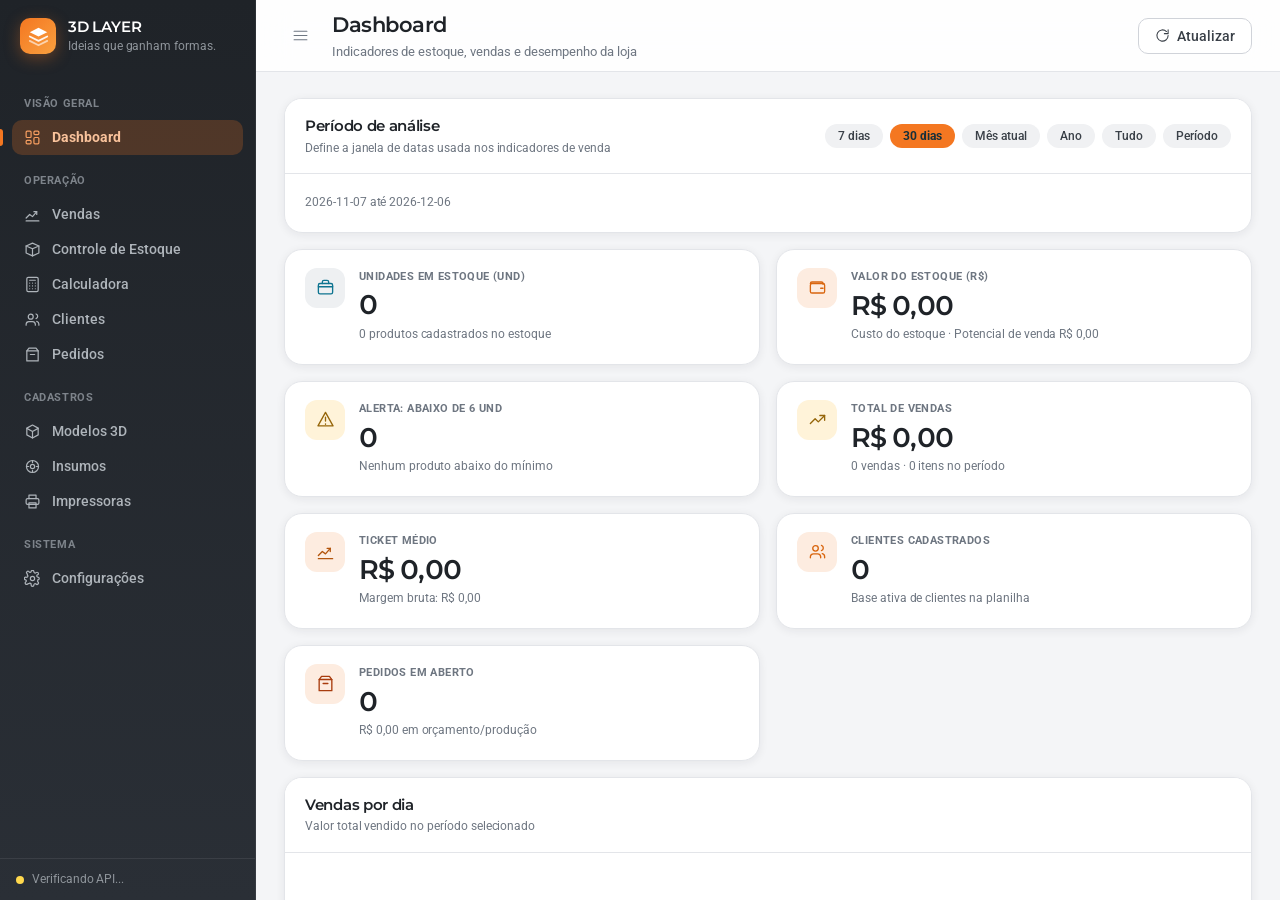
==== commit 5025053a: "Publica efeitos P9/P26/P4 tambem na pasta docs (origem do GitHub Pages)" ====
--- a/docs/index.html
+++ b/docs/index.html
@@ -10,8 +10,8 @@
       content="default-src 'self'; script-src 'self' 'sha256-BkKP2XO6WOEc3kXOiLr2ZoY83hamalKjPY9xBcbXVuw='; style-src 'self' 'unsafe-inline'; font-src 'self' data: https:; img-src 'self' data: blob: https: http:; connect-src 'self' https: http:; object-src 'none'; base-uri 'none'"
     />
     <title>3D LAYER</title>
-    <script type="module" crossorigin src="./assets/index.web-DyTo5qUt.js"></script>
-    <link rel="stylesheet" crossorigin href="./assets/index-BPwI07zb.css">
+    <script type="module" crossorigin src="./assets/index.web-0F97wl2y.js"></script>
+    <link rel="stylesheet" crossorigin href="./assets/index-Dkig3Bq8.css">
   </head>
   <body>
     <div id="root"></div>
--- a/docs/assets/index-Dkig3Bq8.css
+++ b/docs/assets/index-Dkig3Bq8.css
@@ -0,0 +1 @@
+@font-face{font-family:Montserrat;font-style:normal;font-display:swap;font-weight:500;src:url(./montserrat-cyrillic-ext-500-normal-11xBT7e1.woff2) format("woff2"),url(./montserrat-cyrillic-ext-500-normal-DOzfAZ45.woff) format("woff");unicode-range:U+0460-052F,U+1C80-1C8A,U+20B4,U+2DE0-2DFF,U+A640-A69F,U+FE2E-FE2F}@font-face{font-family:Montserrat;font-style:normal;font-display:swap;font-weight:500;src:url(./montserrat-cyrillic-500-normal-T0SG181k.woff2) format("woff2"),url(./montserrat-cyrillic-500-normal-CyGtXmN9.woff) format("woff");unicode-range:U+0301,U+0400-045F,U+0490-0491,U+04B0-04B1,U+2116}@font-face{font-family:Montserrat;font-style:normal;font-display:swap;font-weight:500;src:url(./montserrat-vietnamese-500-normal-NT-t8RG1.woff2) format("woff2"),url(./montserrat-vietnamese-500-normal-DpeZlV_K.woff) format("woff");unicode-range:U+0102-0103,U+0110-0111,U+0128-0129,U+0168-0169,U+01A0-01A1,U+01AF-01B0,U+0300-0301,U+0303-0304,U+0308-0309,U+0323,U+0329,U+1EA0-1EF9,U+20AB}@font-face{font-family:Montserrat;font-style:normal;font-display:swap;font-weight:500;src:url(./montserrat-latin-ext-500-normal-BKtbrd6n.woff2) format("woff2"),url(./montserrat-latin-ext-500-normal-DWPqqZgs.woff) format("woff");unicode-range:U+0100-02BA,U+02BD-02C5,U+02C7-02CC,U+02CE-02D7,U+02DD-02FF,U+0304,U+0308,U+0329,U+1D00-1DBF,U+1E00-1E9F,U+1EF2-1EFF,U+2020,U+20A0-20AB,U+20AD-20C0,U+2113,U+2C60-2C7F,U+A720-A7FF}@font-face{font-family:Montserrat;font-style:normal;font-display:swap;font-weight:500;src:url(./montserrat-latin-500-normal-DRFEGfly.woff2) format("woff2"),url(./montserrat-latin-500-normal-Dok2oTci.woff) format("woff");unicode-range:U+0000-00FF,U+0131,U+0152-0153,U+02BB-02BC,U+02C6,U+02DA,U+02DC,U+0304,U+0308,U+0329,U+2000-206F,U+20AC,U+2122,U+2191,U+2193,U+2212,U+2215,U+FEFF,U+FFFD}@font-face{font-family:Montserrat;font-style:normal;font-display:swap;font-weight:600;src:url(./montserrat-cyrillic-ext-600-normal-BtBW-rpm.woff2) format("woff2"),url(./montserrat-cyrillic-ext-600-normal-wReYPmz2.woff) format("woff");unicode-range:U+0460-052F,U+1C80-1C8A,U+20B4,U+2DE0-2DFF,U+A640-A69F,U+FE2E-FE2F}@font-face{font-family:Montserrat;font-style:normal;font-display:swap;font-weight:600;src:url(./montserrat-cyrillic-600-normal-CQEPC0hM.woff2) format("woff2"),url(./montserrat-cyrillic-600-normal-DUglwBrH.woff) format("woff");unicode-range:U+0301,U+0400-045F,U+0490-0491,U+04B0-04B1,U+2116}@font-face{font-family:Montserrat;font-style:normal;font-display:swap;font-weight:600;src:url(./montserrat-vietnamese-600-normal-DKe6qT_E.woff2) format("woff2"),url(./montserrat-vietnamese-600-normal-SJ-HTWuM.woff) format("woff");unicode-range:U+0102-0103,U+0110-0111,U+0128-0129,U+0168-0169,U+01A0-01A1,U+01AF-01B0,U+0300-0301,U+0303-0304,U+0308-0309,U+0323,U+0329,U+1EA0-1EF9,U+20AB}@font-face{font-family:Montserrat;font-style:normal;font-display:swap;font-weight:600;src:url(./montserrat-latin-ext-600-normal-DSkTqI9L.woff2) format("woff2"),url(./montserrat-latin-ext-600-normal-CSDhkhgS.woff) format("woff");unicode-range:U+0100-02BA,U+02BD-02C5,U+02C7-02CC,U+02CE-02D7,U+02DD-02FF,U+0304,U+0308,U+0329,U+1D00-1DBF,U+1E00-1E9F,U+1EF2-1EFF,U+2020,U+20A0-20AB,U+20AD-20C0,U+2113,U+2C60-2C7F,U+A720-A7FF}@font-face{font-family:Montserrat;font-style:normal;font-display:swap;font-weight:600;src:url(./montserrat-latin-600-normal-UVxSCcoG.woff2) format("woff2"),url(./montserrat-latin-600-normal-CdhFl4lI.woff) format("woff");unicode-range:U+0000-00FF,U+0131,U+0152-0153,U+02BB-02BC,U+02C6,U+02DA,U+02DC,U+0304,U+0308,U+0329,U+2000-206F,U+20AC,U+2122,U+2191,U+2193,U+2212,U+2215,U+FEFF,U+FFFD}@font-face{font-family:Montserrat;font-style:normal;font-display:swap;font-weight:700;src:url(./montserrat-cyrillic-ext-700-normal-MyDreaeu.woff2) format("woff2"),url(./montserrat-cyrillic-ext-700-normal-D-Mk2xRJ.woff) format("woff");unicode-range:U+0460-052F,U+1C80-1C8A,U+20B4,U+2DE0-2DFF,U+A640-A69F,U+FE2E-FE2F}@font-face{font-family:Montserrat;font-style:normal;font-display:swap;font-weight:700;src:url(./montserrat-cyrillic-700-normal-D-Pqjtdp.woff2) format("woff2"),url(./montserrat-cyrillic-700-normal-BvLYcGP1.woff) format("woff");unicode-range:U+0301,U+0400-045F,U+0490-0491,U+04B0-04B1,U+2116}@font-face{font-family:Montserrat;font-style:normal;font-display:swap;font-weight:700;src:url(./montserrat-vietnamese-700-normal-C0x1De3p.woff2) format("woff2"),url(./montserrat-vietnamese-700-normal-DnwGT2D9.woff) format("woff");unicode-range:U+0102-0103,U+0110-0111,U+0128-0129,U+0168-0169,U+01A0-01A1,U+01AF-01B0,U+0300-0301,U+0303-0304,U+0308-0309,U+0323,U+0329,U+1EA0-1EF9,U+20AB}@font-face{font-family:Montserrat;font-style:normal;font-display:swap;font-weight:700;src:url(./montserrat-latin-ext-700-normal-BOP2Nhf0.woff2) format("woff2"),url(./montserrat-latin-ext-700-normal-DdDFr05Z.woff) format("woff");unicode-range:U+0100-02BA,U+02BD-02C5,U+02C7-02CC,U+02CE-02D7,U+02DD-02FF,U+0304,U+0308,U+0329,U+1D00-1DBF,U+1E00-1E9F,U+1EF2-1EFF,U+2020,U+20A0-20AB,U+20AD-20C0,U+2113,U+2C60-2C7F,U+A720-A7FF}@font-face{font-family:Montserrat;font-style:normal;font-display:swap;font-weight:700;src:url(./montserrat-latin-700-normal-BdjcYUrC.woff2) format("woff2"),url(./montserrat-latin-700-normal-BWkrl476.woff) format("woff");unicode-range:U+0000-00FF,U+0131,U+0152-0153,U+02BB-02BC,U+02C6,U+02DA,U+02DC,U+0304,U+0308,U+0329,U+2000-206F,U+20AC,U+2122,U+2191,U+2193,U+2212,U+2215,U+FEFF,U+FFFD}@font-face{font-family:Roboto;font-style:normal;font-display:swap;font-weight:400;src:url(./roboto-cyrillic-ext-400-normal-qHufge6k.woff2) format("woff2"),url(./roboto-cyrillic-ext-400-normal-DhDk0Xwi.woff) format("woff");unicode-range:U+0460-052F,U+1C80-1C8A,U+20B4,U+2DE0-2DFF,U+A640-A69F,U+FE2E-FE2F}@font-face{font-family:Roboto;font-style:normal;font-display:swap;font-weight:400;src:url(./roboto-cyrillic-400-normal-CBPI_iaY.woff2) format("woff2"),url(./roboto-cyrillic-400-normal-BepgbcUK.woff) format("woff");unicode-range:U+0301,U+0400-045F,U+0490-0491,U+04B0-04B1,U+2116}@font-face{font-family:Roboto;font-style:normal;font-display:swap;font-weight:400;src:url([data-uri]) format("woff2"),url([data-uri]) format("woff");unicode-range:U+1F00-1FFF}@font-face{font-family:Roboto;font-style:normal;font-display:swap;font-weight:400;src:url(./roboto-greek-400-normal-ai2Z1K3C.woff2) format("woff2"),url(./roboto-greek-400-normal-D904r64h.woff) format("woff");unicode-range:U+0370-0377,U+037A-037F,U+0384-038A,U+038C,U+038E-03A1,U+03A3-03FF}@font-face{font-family:Roboto;font-style:normal;font-display:swap;font-weight:400;src:url(./roboto-math-400-normal-BEFej5gc.woff2) format("woff2"),url(./roboto-math-400-normal-D6sS4O5l.woff) format("woff");unicode-range:U+0302-0303,U+0305,U+0307-0308,U+0310,U+0312,U+0315,U+031A,U+0326-0327,U+032C,U+032F-0330,U+0332-0333,U+0338,U+033A,U+0346,U+034D,U+0391-03A1,U+03A3-03A9,U+03B1-03C9,U+03D1,U+03D5-03D6,U+03F0-03F1,U+03F4-03F5,U+2016-2017,U+2034-2038,U+203C,U+2040,U+2043,U+2047,U+2050,U+2057,U+205F,U+2070-2071,U+2074-208E,U+2090-209C,U+20D0-20DC,U+20E1,U+20E5-20EF,U+2100-2112,U+2114-2115,U+2117-2121,U+2123-214F,U+2190,U+2192,U+2194-21AE,U+21B0-21E5,U+21F1-21F2,U+21F4-2211,U+2213-2214,U+2216-22FF,U+2308-230B,U+2310,U+2319,U+231C-2321,U+2336-237A,U+237C,U+2395,U+239B-23B7,U+23D0,U+23DC-23E1,U+2474-2475,U+25AF,U+25B3,U+25B7,U+25BD,U+25C1,U+25CA,U+25CC,U+25FB,U+266D-266F,U+27C0-27FF,U+2900-2AFF,U+2B0E-2B11,U+2B30-2B4C,U+2BFE,U+3030,U+FF5B,U+FF5D,U+1D400-1D7FF,U+1EE00-1EEFF}@font-face{font-family:Roboto;font-style:normal;font-display:swap;font-weight:400;src:url(./roboto-symbols-400-normal-CB1Ce4Gk.woff2) format("woff2"),url(./roboto-symbols-400-normal-C7tGlxgb.woff) format("woff");unicode-range:U+0001-000C,U+000E-001F,U+007F-009F,U+20DD-20E0,U+20E2-20E4,U+2150-218F,U+2190,U+2192,U+2194-2199,U+21AF,U+21E6-21F0,U+21F3,U+2218-2219,U+2299,U+22C4-22C6,U+2300-243F,U+2440-244A,U+2460-24FF,U+25A0-27BF,U+2800-28FF,U+2921-2922,U+2981,U+29BF,U+29EB,U+2B00-2BFF,U+4DC0-4DFF,U+FFF9-FFFB,U+10140-1018E,U+10190-1019C,U+101A0,U+101D0-101FD,U+102E0-102FB,U+10E60-10E7E,U+1D2C0-1D2D3,U+1D2E0-1D37F,U+1F000-1F0FF,U+1F100-1F1AD,U+1F1E6-1F1FF,U+1F30D-1F30F,U+1F315,U+1F31C,U+1F31E,U+1F320-1F32C,U+1F336,U+1F378,U+1F37D,U+1F382,U+1F393-1F39F,U+1F3A7-1F3A8,U+1F3AC-1F3AF,U+1F3C2,U+1F3C4-1F3C6,U+1F3CA-1F3CE,U+1F3D4-1F3E0,U+1F3ED,U+1F3F1-1F3F3,U+1F3F5-1F3F7,U+1F408,U+1F415,U+1F41F,U+1F426,U+1F43F,U+1F441-1F442,U+1F444,U+1F446-1F449,U+1F44C-1F44E,U+1F453,U+1F46A,U+1F47D,U+1F4A3,U+1F4B0,U+1F4B3,U+1F4B9,U+1F4BB,U+1F4BF,U+1F4C8-1F4CB,U+1F4D6,U+1F4DA,U+1F4DF,U+1F4E3-1F4E6,U+1F4EA-1F4ED,U+1F4F7,U+1F4F9-1F4FB,U+1F4FD-1F4FE,U+1F503,U+1F507-1F50B,U+1F50D,U+1F512-1F513,U+1F53E-1F54A,U+1F54F-1F5FA,U+1F610,U+1F650-1F67F,U+1F687,U+1F68D,U+1F691,U+1F694,U+1F698,U+1F6AD,U+1F6B2,U+1F6B9-1F6BA,U+1F6BC,U+1F6C6-1F6CF,U+1F6D3-1F6D7,U+1F6E0-1F6EA,U+1F6F0-1F6F3,U+1F6F7-1F6FC,U+1F700-1F7FF,U+1F800-1F80B,U+1F810-1F847,U+1F850-1F859,U+1F860-1F887,U+1F890-1F8AD,U+1F8B0-1F8BB,U+1F8C0-1F8C1,U+1F900-1F90B,U+1F93B,U+1F946,U+1F984,U+1F996,U+1F9E9,U+1FA00-1FA6F,U+1FA70-1FA7C,U+1FA80-1FA89,U+1FA8F-1FAC6,U+1FACE-1FADC,U+1FADF-1FAE9,U+1FAF0-1FAF8,U+1FB00-1FBFF}@font-face{font-family:Roboto;font-style:normal;font-display:swap;font-weight:400;src:url(./roboto-vietnamese-400-normal-D2PTxGxD.woff2) format("woff2"),url(./roboto-vietnamese-400-normal-Bf76hAzZ.woff) format("woff");unicode-range:U+0102-0103,U+0110-0111,U+0128-0129,U+0168-0169,U+01A0-01A1,U+01AF-01B0,U+0300-0301,U+0303-0304,U+0308-0309,U+0323,U+0329,U+1EA0-1EF9,U+20AB}@font-face{font-family:Roboto;font-style:normal;font-display:swap;font-weight:400;src:url(./roboto-latin-ext-400-normal-C3tdtHj3.woff2) format("woff2"),url(./roboto-latin-ext-400-normal-CIveymTr.woff) format("woff");unicode-range:U+0100-02BA,U+02BD-02C5,U+02C7-02CC,U+02CE-02D7,U+02DD-02FF,U+0304,U+0308,U+0329,U+1D00-1DBF,U+1E00-1E9F,U+1EF2-1EFF,U+2020,U+20A0-20AB,U+20AD-20C0,U+2113,U+2C60-2C7F,U+A720-A7FF}@font-face{font-family:Roboto;font-style:normal;font-display:swap;font-weight:400;src:url(./roboto-latin-400-normal-BqEyEoaF.woff2) format("woff2"),url(./roboto-latin-400-normal-D27F5sTu.woff) format("woff");unicode-range:U+0000-00FF,U+0131,U+0152-0153,U+02BB-02BC,U+02C6,U+02DA,U+02DC,U+0304,U+0308,U+0329,U+2000-206F,U+20AC,U+2122,U+2191,U+2193,U+2212,U+2215,U+FEFF,U+FFFD}@font-face{font-family:Roboto;font-style:normal;font-display:swap;font-weight:500;src:url(./roboto-cyrillic-ext-500-normal-BWC_xYeb.woff2) format("woff2"),url(./roboto-cyrillic-ext-500-normal-SCgicl0l.woff) format("woff");unicode-range:U+0460-052F,U+1C80-1C8A,U+20B4,U+2DE0-2DFF,U+A640-A69F,U+FE2E-FE2F}@font-face{font-family:Roboto;font-style:normal;font-display:swap;font-weight:500;src:url(./roboto-cyrillic-500-normal-CLao9AfR.woff2) format("woff2"),url(./roboto-cyrillic-500-normal-C8ZOEKN4.woff) format("woff");unicode-range:U+0301,U+0400-045F,U+0490-0491,U+04B0-04B1,U+2116}@font-face{font-family:Roboto;font-style:normal;font-display:swap;font-weight:500;src:url([data-uri]) format("woff2"),url([data-uri]) format("woff");unicode-range:U+1F00-1FFF}@font-face{font-family:Roboto;font-style:normal;font-display:swap;font-weight:500;src:url(./roboto-greek-500-normal-C9AnhcmC.woff2) format("woff2"),url(./roboto-greek-500-normal-XBIQOowA.woff) format("woff");unicode-range:U+0370-0377,U+037A-037F,U+0384-038A,U+038C,U+038E-03A1,U+03A3-03FF}@font-face{font-family:Roboto;font-style:normal;font-display:swap;font-weight:500;src:url(./roboto-math-500-normal-C4NU9gLX.woff2) format("woff2"),url(./roboto-math-500-normal-BNGXE_xU.woff) format("woff");unicode-range:U+0302-0303,U+0305,U+0307-0308,U+0310,U+0312,U+0315,U+031A,U+0326-0327,U+032C,U+032F-0330,U+0332-0333,U+0338,U+033A,U+0346,U+034D,U+0391-03A1,U+03A3-03A9,U+03B1-03C9,U+03D1,U+03D5-03D6,U+03F0-03F1,U+03F4-03F5,U+2016-2017,U+2034-2038,U+203C,U+2040,U+2043,U+2047,U+2050,U+2057,U+205F,U+2070-2071,U+2074-208E,U+2090-209C,U+20D0-20DC,U+20E1,U+20E5-20EF,U+2100-2112,U+2114-2115,U+2117-2121,U+2123-214F,U+2190,U+2192,U+2194-21AE,U+21B0-21E5,U+21F1-21F2,U+21F4-2211,U+2213-2214,U+2216-22FF,U+2308-230B,U+2310,U+2319,U+231C-2321,U+2336-237A,U+237C,U+2395,U+239B-23B7,U+23D0,U+23DC-23E1,U+2474-2475,U+25AF,U+25B3,U+25B7,U+25BD,U+25C1,U+25CA,U+25CC,U+25FB,U+266D-266F,U+27C0-27FF,U+2900-2AFF,U+2B0E-2B11,U+2B30-2B4C,U+2BFE,U+3030,U+FF5B,U+FF5D,U+1D400-1D7FF,U+1EE00-1EEFF}@font-face{font-family:Roboto;font-style:normal;font-display:swap;font-weight:500;src:url(./roboto-symbols-500-normal-B_CZKVJS.woff2) format("woff2"),url(./roboto-symbols-500-normal-DFnofPUt.woff) format("woff");unicode-range:U+0001-000C,U+000E-001F,U+007F-009F,U+20DD-20E0,U+20E2-20E4,U+2150-218F,U+2190,U+2192,U+2194-2199,U+21AF,U+21E6-21F0,U+21F3,U+2218-2219,U+2299,U+22C4-22C6,U+2300-243F,U+2440-244A,U+2460-24FF,U+25A0-27BF,U+2800-28FF,U+2921-2922,U+2981,U+29BF,U+29EB,U+2B00-2BFF,U+4DC0-4DFF,U+FFF9-FFFB,U+10140-1018E,U+10190-1019C,U+101A0,U+101D0-101FD,U+102E0-102FB,U+10E60-10E7E,U+1D2C0-1D2D3,U+1D2E0-1D37F,U+1F000-1F0FF,U+1F100-1F1AD,U+1F1E6-1F1FF,U+1F30D-1F30F,U+1F315,U+1F31C,U+1F31E,U+1F320-1F32C,U+1F336,U+1F378,U+1F37D,U+1F382,U+1F393-1F39F,U+1F3A7-1F3A8,U+1F3AC-1F3AF,U+1F3C2,U+1F3C4-1F3C6,U+1F3CA-1F3CE,U+1F3D4-1F3E0,U+1F3ED,U+1F3F1-1F3F3,U+1F3F5-1F3F7,U+1F408,U+1F415,U+1F41F,U+1F426,U+1F43F,U+1F441-1F442,U+1F444,U+1F446-1F449,U+1F44C-1F44E,U+1F453,U+1F46A,U+1F47D,U+1F4A3,U+1F4B0,U+1F4B3,U+1F4B9,U+1F4BB,U+1F4BF,U+1F4C8-1F4CB,U+1F4D6,U+1F4DA,U+1F4DF,U+1F4E3-1F4E6,U+1F4EA-1F4ED,U+1F4F7,U+1F4F9-1F4FB,U+1F4FD-1F4FE,U+1F503,U+1F507-1F50B,U+1F50D,U+1F512-1F513,U+1F53E-1F54A,U+1F54F-1F5FA,U+1F610,U+1F650-1F67F,U+1F687,U+1F68D,U+1F691,U+1F694,U+1F698,U+1F6AD,U+1F6B2,U+1F6B9-1F6BA,U+1F6BC,U+1F6C6-1F6CF,U+1F6D3-1F6D7,U+1F6E0-1F6EA,U+1F6F0-1F6F3,U+1F6F7-1F6FC,U+1F700-1F7FF,U+1F800-1F80B,U+1F810-1F847,U+1F850-1F859,U+1F860-1F887,U+1F890-1F8AD,U+1F8B0-1F8BB,U+1F8C0-1F8C1,U+1F900-1F90B,U+1F93B,U+1F946,U+1F984,U+1F996,U+1F9E9,U+1FA00-1FA6F,U+1FA70-1FA7C,U+1FA80-1FA89,U+1FA8F-1FAC6,U+1FACE-1FADC,U+1FADF-1FAE9,U+1FAF0-1FAF8,U+1FB00-1FBFF}@font-face{font-family:Roboto;font-style:normal;font-display:swap;font-weight:500;src:url(./roboto-vietnamese-500-normal-B3ncpOoB.woff2) format("woff2"),url(./roboto-vietnamese-500-normal-BgoYVz-9.woff) format("woff");unicode-range:U+0102-0103,U+0110-0111,U+0128-0129,U+0168-0169,U+01A0-01A1,U+01AF-01B0,U+0300-0301,U+0303-0304,U+0308-0309,U+0323,U+0329,U+1EA0-1EF9,U+20AB}@font-face{font-family:Roboto;font-style:normal;font-display:swap;font-weight:500;src:url(./roboto-latin-ext-500-normal-pMCM9Ixg.woff2) format("woff2"),url(./roboto-latin-ext-500-normal-C1cK9xmS.woff) format("woff");unicode-range:U+0100-02BA,U+02BD-02C5,U+02C7-02CC,U+02CE-02D7,U+02DD-02FF,U+0304,U+0308,U+0329,U+1D00-1DBF,U+1E00-1E9F,U+1EF2-1EFF,U+2020,U+20A0-20AB,U+20AD-20C0,U+2113,U+2C60-2C7F,U+A720-A7FF}@font-face{font-family:Roboto;font-style:normal;font-display:swap;font-weight:500;src:url(./roboto-latin-500-normal-7RbcRiD8.woff2) format("woff2"),url(./roboto-latin-500-normal-fsTFPL3E.woff) format("woff");unicode-range:U+0000-00FF,U+0131,U+0152-0153,U+02BB-02BC,U+02C6,U+02DA,U+02DC,U+0304,U+0308,U+0329,U+2000-206F,U+20AC,U+2122,U+2191,U+2193,U+2212,U+2215,U+FEFF,U+FFFD}@font-face{font-family:Roboto;font-style:normal;font-display:swap;font-weight:700;src:url(./roboto-cyrillic-ext-700-normal-DmFxo5wj.woff2) format("woff2"),url(./roboto-cyrillic-ext-700-normal-BWOtdzfy.woff) format("woff");unicode-range:U+0460-052F,U+1C80-1C8A,U+20B4,U+2DE0-2DFF,U+A640-A69F,U+FE2E-FE2F}@font-face{font-family:Roboto;font-style:normal;font-display:swap;font-weight:700;src:url(./roboto-cyrillic-700-normal-C2o7G-SM.woff2) format("woff2"),url(./roboto-cyrillic-700-normal-D8g9KsRf.woff) format("woff");unicode-range:U+0301,U+0400-045F,U+0490-0491,U+04B0-04B1,U+2116}@font-face{font-family:Roboto;font-style:normal;font-display:swap;font-weight:700;src:url([data-uri]) format("woff2"),url([data-uri]) format("woff");unicode-range:U+1F00-1FFF}@font-face{font-family:Roboto;font-style:normal;font-display:swap;font-weight:700;src:url(./roboto-greek-700-normal-0aHWxGLu.woff2) format("woff2"),url(./roboto-greek-700-normal-xQsEWSIA.woff) format("woff");unicode-range:U+0370-0377,U+037A-037F,U+0384-038A,U+038C,U+038E-03A1,U+03A3-03FF}@font-face{font-family:Roboto;font-style:normal;font-display:swap;font-weight:700;src:url(./roboto-math-700-normal-B8YqGHVc.woff2) format("woff2"),url(./roboto-math-700-normal-DbhUef31.woff) format("woff");unicode-range:U+0302-0303,U+0305,U+0307-0308,U+0310,U+0312,U+0315,U+031A,U+0326-0327,U+032C,U+032F-0330,U+0332-0333,U+0338,U+033A,U+0346,U+034D,U+0391-03A1,U+03A3-03A9,U+03B1-03C9,U+03D1,U+03D5-03D6,U+03F0-03F1,U+03F4-03F5,U+2016-2017,U+2034-2038,U+203C,U+2040,U+2043,U+2047,U+2050,U+2057,U+205F,U+2070-2071,U+2074-208E,U+2090-209C,U+20D0-20DC,U+20E1,U+20E5-20EF,U+2100-2112,U+2114-2115,U+2117-2121,U+2123-214F,U+2190,U+2192,U+2194-21AE,U+21B0-21E5,U+21F1-21F2,U+21F4-2211,U+2213-2214,U+2216-22FF,U+2308-230B,U+2310,U+2319,U+231C-2321,U+2336-237A,U+237C,U+2395,U+239B-23B7,U+23D0,U+23DC-23E1,U+2474-2475,U+25AF,U+25B3,U+25B7,U+25BD,U+25C1,U+25CA,U+25CC,U+25FB,U+266D-266F,U+27C0-27FF,U+2900-2AFF,U+2B0E-2B11,U+2B30-2B4C,U+2BFE,U+3030,U+FF5B,U+FF5D,U+1D400-1D7FF,U+1EE00-1EEFF}@font-face{font-family:Roboto;font-style:normal;font-display:swap;font-weight:700;src:url(./roboto-symbols-700-normal-BiFDindJ.woff2) format("woff2"),url(./roboto-symbols-700-normal-C59U6HqI.woff) format("woff");unicode-range:U+0001-000C,U+000E-001F,U+007F-009F,U+20DD-20E0,U+20E2-20E4,U+2150-218F,U+2190,U+2192,U+2194-2199,U+21AF,U+21E6-21F0,U+21F3,U+2218-2219,U+2299,U+22C4-22C6,U+2300-243F,U+2440-244A,U+2460-24FF,U+25A0-27BF,U+2800-28FF,U+2921-2922,U+2981,U+29BF,U+29EB,U+2B00-2BFF,U+4DC0-4DFF,U+FFF9-FFFB,U+10140-1018E,U+10190-1019C,U+101A0,U+101D0-101FD,U+102E0-102FB,U+10E60-10E7E,U+1D2C0-1D2D3,U+1D2E0-1D37F,U+1F000-1F0FF,U+1F100-1F1AD,U+1F1E6-1F1FF,U+1F30D-1F30F,U+1F315,U+1F31C,U+1F31E,U+1F320-1F32C,U+1F336,U+1F378,U+1F37D,U+1F382,U+1F393-1F39F,U+1F3A7-1F3A8,U+1F3AC-1F3AF,U+1F3C2,U+1F3C4-1F3C6,U+1F3CA-1F3CE,U+1F3D4-1F3E0,U+1F3ED,U+1F3F1-1F3F3,U+1F3F5-1F3F7,U+1F408,U+1F415,U+1F41F,U+1F426,U+1F43F,U+1F441-1F442,U+1F444,U+1F446-1F449,U+1F44C-1F44E,U+1F453,U+1F46A,U+1F47D,U+1F4A3,U+1F4B0,U+1F4B3,U+1F4B9,U+1F4BB,U+1F4BF,U+1F4C8-1F4CB,U+1F4D6,U+1F4DA,U+1F4DF,U+1F4E3-1F4E6,U+1F4EA-1F4ED,U+1F4F7,U+1F4F9-1F4FB,U+1F4FD-1F4FE,U+1F503,U+1F507-1F50B,U+1F50D,U+1F512-1F513,U+1F53E-1F54A,U+1F54F-1F5FA,U+1F610,U+1F650-1F67F,U+1F687,U+1F68D,U+1F691,U+1F694,U+1F698,U+1F6AD,U+1F6B2,U+1F6B9-1F6BA,U+1F6BC,U+1F6C6-1F6CF,U+1F6D3-1F6D7,U+1F6E0-1F6EA,U+1F6F0-1F6F3,U+1F6F7-1F6FC,U+1F700-1F7FF,U+1F800-1F80B,U+1F810-1F847,U+1F850-1F859,U+1F860-1F887,U+1F890-1F8AD,U+1F8B0-1F8BB,U+1F8C0-1F8C1,U+1F900-1F90B,U+1F93B,U+1F946,U+1F984,U+1F996,U+1F9E9,U+1FA00-1FA6F,U+1FA70-1FA7C,U+1FA80-1FA89,U+1FA8F-1FAC6,U+1FACE-1FADC,U+1FADF-1FAE9,U+1FAF0-1FAF8,U+1FB00-1FBFF}@font-face{font-family:Roboto;font-style:normal;font-display:swap;font-weight:700;src:url(./roboto-vietnamese-700-normal-BEVeWqJt.woff2) format("woff2"),url(./roboto-vietnamese-700-normal-kpkdMgbf.woff) format("woff");unicode-range:U+0102-0103,U+0110-0111,U+0128-0129,U+0168-0169,U+01A0-01A1,U+01AF-01B0,U+0300-0301,U+0303-0304,U+0308-0309,U+0323,U+0329,U+1EA0-1EF9,U+20AB}@font-face{font-family:Roboto;font-style:normal;font-display:swap;font-weight:700;src:url(./roboto-latin-ext-700-normal-DSBUz0N1.woff2) format("woff2"),url(./roboto-latin-ext-700-normal-BDePAh3g.woff) format("woff");unicode-range:U+0100-02BA,U+02BD-02C5,U+02C7-02CC,U+02CE-02D7,U+02DD-02FF,U+0304,U+0308,U+0329,U+1D00-1DBF,U+1E00-1E9F,U+1EF2-1EFF,U+2020,U+20A0-20AB,U+20AD-20C0,U+2113,U+2C60-2C7F,U+A720-A7FF}@font-face{font-family:Roboto;font-style:normal;font-display:swap;font-weight:700;src:url(./roboto-latin-700-normal-BZpUvMxY.woff2) format("woff2"),url(./roboto-latin-700-normal-YuyVweIx.woff) format("woff");unicode-range:U+0000-00FF,U+0131,U+0152-0153,U+02BB-02BC,U+02C6,U+02DA,U+02DC,U+0304,U+0308,U+0329,U+2000-206F,U+20AC,U+2122,U+2191,U+2193,U+2212,U+2215,U+FEFF,U+FFFD}:root{--bg-app: #f4f5f7;--surface: #ffffff;--surface-alt: #f7f8fa;--surface-raised: #ffffff;--border: #e3e5e9;--border-strong: #d0d3d9;--nav-bg: #1f2328;--nav-bg-soft: #2a2f36;--nav-text: #aeb4ba;--nav-text-active: #ffffff;--nav-hover: rgba(255, 255, 255, .07);--nav-active: rgba(244, 119, 33, .22);--brand-100: #fdece0;--brand-200: #fbdbc6;--brand-300: #f9c29b;--brand-400: #f79e60;--brand-500: #f47721;--brand-600: #d9660f;--brand-700: #b3550c;--brand-soft: #fdece0;--grad-brand: linear-gradient(135deg, #f47721 0%, #f9a03f 100%);--grad-splash: linear-gradient(135deg, #1f2328 0%, #2a2f36 55%, #f47721 100%);--grad-teal: linear-gradient(180deg, #f79e60 0%, #f9c29b 55%, #fdece0 100%);--yellow: #ffb020;--yellow-soft: #fff3d9;--yellow-ink: #96660a;--coral: #e2571e;--coral-soft: #fdece0;--coral-ink: #a83c0e;--navy: #1f2328;--navy-soft: #eef0f2;--text: #1f2328;--text-soft: #3a4048;--text-muted: #6e7681;--text-inverse: #ffffff;--ok: #1e8a81;--ok-soft: #e3f7f4;--warn: #a97a00;--warn-soft: #fff5d6;--danger: #c2401c;--danger-soft: #ffede7;--info: #0e7490;--info-soft: #cffafe;--neutral-soft: #f0f1f3;--font: "Roboto", -apple-system, BlinkMacSystemFont, "Segoe UI", system-ui, "Helvetica Neue", Arial, sans-serif;--font-title: "Montserrat", "Roboto", -apple-system, "Segoe UI", system-ui, Arial, sans-serif;--font-mono: "SF Mono", "Cascadia Mono", "Consolas", "SFMono-Regular", monospace;--r-sm: 8px;--r-md: 12px;--r-lg: 18px;--r-xl: 24px;--r-pill: 980px;--shadow-xs: 0 1px 2px rgba(31, 35, 40, .05);--shadow-sm: 0 2px 10px rgba(31, 35, 40, .07);--shadow-md: 0 10px 30px rgba(31, 35, 40, .11);--shadow-lg: 0 28px 70px rgba(31, 35, 40, .22);--nav-w: 256px;--topbar-h: 72px;--pg-dur: .25s;--pg-dist: 8px;--pg-blur: 3px;--pg-ease: cubic-bezier(.22, 1, .36, 1);--p9-dur: .6s;--p9-exit-dur: 155ms;--p9-enter-delay: 50ms;--p9-stagger: 40ms;--p9-distance: .52em;--p9-exit-distance: .52em;--p9-blur: max(.067em, .171em - 2.1px);--p9-lift: .125em;--p9-start-scale: .7;--p9-peak: 1.03;--p26-step-dur: .13s;--p26-spins: 0;--p26-cell: 1.2em;--p26-stagger: 90ms;--p26-ease: cubic-bezier(.35, -.02, .43, 1);--p26-side-scale: .7;--p26-side-offset: .52em;--p26-side-blur: max(.067em, .171em - 2.1px);--p26-side-opacity: .17;--p26-center-scale: .9;--p26-center-blur: .042em;--p26-antic-dur: .1s;--p26-antic-scale: .94;--p26-antic-lift: .125em;--p26-land-dur: .74s;--p26-land-peak: 1.03;--p4-dur: .3s;--p4-ease: cubic-bezier(.22, 1, .36, 1)}.tema-colorido{--bg-app: #f0f4ff;--surface: #ffffff;--surface-alt: #eef2ff;--surface-raised: #f5f7ff;--border: #d8dcf7;--border-strong: #c2c6e8;--nav-bg: #4338ca;--nav-bg-soft: #312e81;--nav-text: #c7d2fe;--nav-text-active: #ffffff;--nav-hover: rgba(255, 255, 255, .1);--nav-active: rgba(255, 255, 255, .15);--brand-100: #fce7f3;--brand-200: #fbcfe8;--brand-300: #f9a8d4;--brand-400: #f472b6;--brand-500: #ec4899;--brand-600: #db2777;--brand-700: #be185d;--brand-soft: #fdf2f8;--grad-brand: linear-gradient(135deg, #ec4899 0%, #8b5cf6 100%);--grad-splash: linear-gradient(135deg, #ec4899 0%, #8b5cf6 45%, #06b6d4 100%);--grad-teal: linear-gradient(180deg, #fbcfe8 0%, #f9a8d4 55%, #fce7f3 100%);--yellow: #fbbf24;--yellow-soft: #fef3c7;--yellow-ink: #713f12;--coral: #f472b6;--coral-soft: #fdf2f8;--coral-ink: #9d174d;--navy: #4338ca;--navy-soft: #ede9fe;--text: #1e1b4b;--text-soft: #4338ca;--text-muted: #6366f1;--text-inverse: #ffffff;--ok: #10b981;--ok-soft: #d1fae5;--warn: #f59e0b;--warn-soft: #fef3c7;--danger: #ef4444;--danger-soft: #fee2e2;--info: #06b6d4;--info-soft: #cffafe;--neutral-soft: #ede9fe;--shadow-xs: 0 1px 2px rgba(67, 56, 202, .05);--shadow-sm: 0 2px 10px rgba(67, 56, 202, .08);--shadow-md: 0 10px 30px rgba(67, 56, 202, .12);--shadow-lg: 0 28px 70px rgba(67, 56, 202, .18)}.tema-natureza{--bg-app: #f0f7f4;--surface: #ffffff;--surface-alt: #e8f2ee;--surface-raised: #f0f7f4;--border: #d4e5e0;--border-strong: #bcd4cf;--nav-bg: #0e1a16;--nav-bg-soft: #1e2f2b;--nav-text: #a8c9bf;--nav-text-active: #ffffff;--nav-hover: rgba(255, 255, 255, .08);--nav-active: rgba(30, 111, 99, .2);--brand-100: #e8f2ee;--brand-200: #c9e3dc;--brand-300: #aad4cb;--brand-400: #8bc5b8;--brand-500: #1e6f63;--brand-600: #155a4f;--brand-700: #0e443b;--brand-soft: #f0f7f4;--grad-brand: linear-gradient(135deg, #1e6f63 0%, #6fe3cf 100%);--grad-splash: linear-gradient(135deg, #1e6f63 0%, #6fe3cf 45%, #f3b33d 100%);--grad-teal: linear-gradient(180deg, #e8f2ee 0%, #c9e3dc 55%, #e8f2ee 100%);--yellow: #f3b33d;--yellow-soft: #fdeeca;--yellow-ink: #8a6e1c;--coral: #6fe3cf;--coral-soft: #e3f9f4;--coral-ink: #3aa58d;--navy: #0e1a16;--navy-soft: #f0f7f4;--text: #0e1a16;--text-soft: #1e6f63;--text-muted: #3d7a6f;--text-inverse: #ffffff;--ok: #1e6f63;--ok-soft: #d1eadf;--warn: #f3b33d;--warn-soft: #fdeeca;--danger: #ef4444;--danger-soft: #fee2e2;--info: #6fe3cf;--info-soft: #e3f9f4;--neutral-soft: #e8f2ee;--shadow-xs: 0 1px 2px rgba(14, 26, 22, .05);--shadow-sm: 0 2px 10px rgba(14, 26, 22, .08);--shadow-md: 0 10px 30px rgba(14, 26, 22, .12);--shadow-lg: 0 28px 70px rgba(14, 26, 22, .18)}*{box-sizing:border-box}html,body,#root{height:100%;margin:0}body{font-family:var(--font);font-size:14px;line-height:1.45;color:var(--text);background:var(--bg-app);-webkit-font-smoothing:antialiased;-moz-osx-font-smoothing:grayscale;overflow:hidden;letter-spacing:-.003em}h1,h2,h3,.nav-brand-text strong,.kpi-value,.topbar h1{font-family:var(--font-title)}button,input,select,textarea{font-family:inherit;font-size:inherit;color:inherit}::-webkit-scrollbar{width:10px;height:10px}::-webkit-scrollbar-track{background:transparent}::-webkit-scrollbar-thumb{background:#c9ced5;border-radius:var(--r-pill);border:3px solid transparent;background-clip:content-box}::-webkit-scrollbar-thumb:hover{background:#aeb4ba;background-clip:content-box}.app{display:grid;grid-template-columns:var(--nav-w) 1fr;height:100vh;height:100dvh}.app.collapsed{--nav-w: 76px}.nav{background:var(--nav-bg);background-image:linear-gradient(180deg,#1f2328,#2a2f36);color:var(--nav-text);display:flex;flex-direction:column;min-width:0;border-right:1px solid rgba(255,255,255,.06)}.nav-brand{display:flex;align-items:center;gap:12px;height:var(--topbar-h);padding:0 20px;flex:0 0 auto}.nav-logo{width:36px;height:36px;flex:0 0 auto;border-radius:10px;background:var(--grad-brand);display:grid;place-items:center;color:#fff;box-shadow:0 4px 16px #f4772159}.nav-brand-text{min-width:0}.nav-brand-text strong{display:block;color:#fff;font-size:14.5px;font-weight:600;letter-spacing:-.2px;white-space:nowrap}.nav-brand-text span{display:block;font-size:11.5px;color:#8f959b;white-space:nowrap}.nav-scroll{flex:1 1 auto;overflow-y:auto;overflow-x:hidden;padding:6px 12px 20px}.nav-group-title{font-size:11px;letter-spacing:.6px;text-transform:uppercase;color:#7d838a;padding:18px 12px 8px;font-weight:600}.nav-item{display:flex;align-items:center;gap:11px;width:100%;padding:9px 12px;border:0;border-radius:10px;background:transparent;color:var(--nav-text);font-size:13.5px;font-weight:500;cursor:pointer;text-align:left;position:relative;transition:background .16s ease,color .16s ease;white-space:nowrap}.nav-item:hover{background:var(--nav-hover);color:#fff}.nav-item.active{background:var(--nav-active);color:var(--brand-300);font-weight:600}.nav-item.active svg{color:var(--brand-400)}.nav-item.active:before{content:"";position:absolute;left:-12px;top:9px;bottom:9px;width:3px;border-radius:0 3px 3px 0;background:var(--brand-500)}.nav-item .nav-badge{margin-left:auto;background:#f4772138;color:#f9c29b;border-radius:var(--r-pill);font-size:10.5px;font-weight:700;padding:1px 7px}.nav-foot{flex:0 0 auto;border-top:1px solid rgba(255,255,255,.08);padding:12px 16px}.nav-status{display:flex;align-items:center;gap:8px;font-size:11.5px;color:#8f959b}.nav-status .dot{width:8px;height:8px;border-radius:50%;background:#7d838a;flex:0 0 auto}.nav-status.online .dot{background:#10b981;box-shadow:0 0 0 3px #10b98140}.nav-status.offline .dot{background:#ef4444;box-shadow:0 0 0 3px #ef444440}.nav-status.checking .dot{background:#ffd84d;animation:pulse 1.1s infinite}@keyframes pulse{0%,to{opacity:1}50%{opacity:.35}}.app.collapsed .nav-brand-text,.app.collapsed .nav-item span:not(.nav-badge),.app.collapsed .nav-group-title,.app.collapsed .nav-status span,.app.collapsed .nav-foot .nav-status-text{display:none}.app.collapsed .nav-item{justify-content:center;padding:10px 0}.app.collapsed .nav-brand{justify-content:center;padding:0}.main{display:flex;flex-direction:column;min-width:0;min-height:0;background:var(--bg-app)}.topbar{height:var(--topbar-h);flex:0 0 auto;background:#ffffffdb;-webkit-backdrop-filter:saturate(180%) blur(18px);backdrop-filter:saturate(180%) blur(18px);border-bottom:1px solid var(--border);display:flex;align-items:center;gap:16px;padding:0 28px;z-index:5}.topbar-titles{min-width:0}.topbar h1{margin:0;font-size:21px;font-weight:600;letter-spacing:-.5px;white-space:nowrap;overflow:hidden;text-overflow:ellipsis}.topbar p{margin:3px 0 0;font-size:12.5px;color:var(--text-muted);white-space:nowrap;overflow:hidden;text-overflow:ellipsis}.topbar-actions{margin-left:auto;display:flex;align-items:center;gap:10px;flex:0 0 auto}.content{flex:1 1 auto;overflow-y:auto;overflow-x:hidden;padding:26px 28px 44px;min-height:0}.content-inner{position:relative;max-width:1560px;margin:0 auto}.content-inner.transicionando .pagina-sai{position:absolute;inset:0 auto auto 0;width:100%;pointer-events:none;z-index:0}.content-inner.transicionando .pagina-entra{position:relative;z-index:1}.pagina-entra{animation:pagina-entra var(--pg-dur) var(--pg-ease) both}.pagina-sai{animation:pagina-sai var(--pg-dur) var(--pg-ease) both}.content-inner.transicionando .pagina-entra,.content-inner.transicionando .pagina-sai{will-change:opacity,transform,filter}.content-inner.dir-fwd .pagina-entra{--pg-from: var(--pg-dist)}.content-inner.dir-fwd .pagina-sai{--pg-to: calc(var(--pg-dist) * -1)}.content-inner.dir-back .pagina-entra{--pg-from: calc(var(--pg-dist) * -1)}.content-inner.dir-back .pagina-sai{--pg-to: var(--pg-dist)}@keyframes pagina-entra{0%{opacity:0;transform:translate(var(--pg-from, var(--pg-dist)));filter:blur(var(--pg-blur))}to{opacity:1;transform:translate(0);filter:blur(0)}}@keyframes pagina-sai{0%{opacity:1;transform:translate(0);filter:blur(0)}to{opacity:0;transform:translate(var(--pg-to, calc(var(--pg-dist) * -1)));filter:blur(var(--pg-blur))}}@media(prefers-reduced-motion:reduce){.pagina-entra,.pagina-sai{animation:none}}.grid{display:grid;gap:16px}.grid.cols-4{grid-template-columns:repeat(4,minmax(0,1fr))}.grid.cols-3{grid-template-columns:repeat(3,minmax(0,1fr))}.grid.cols-2{grid-template-columns:repeat(2,minmax(0,1fr))}.grid.kpi-grid{grid-template-columns:repeat(auto-fit,minmax(240px,1fr))}.grid.kpi-grid.kpi-3{grid-template-columns:repeat(3,minmax(0,1fr))}.grid.kpi-grid.kpi-4{grid-template-columns:repeat(4,minmax(0,1fr))}.grid.split-2-1{grid-template-columns:minmax(0,2fr) minmax(0,1fr)}.grid.split-1-2{grid-template-columns:minmax(0,1fr) minmax(0,2fr)}.stack{display:flex;flex-direction:column;gap:16px}.row{display:flex;align-items:center;gap:10px;flex-wrap:wrap}.row.end{justify-content:flex-end}.row.between{justify-content:space-between}.row.grow{flex:1 1 auto}@media(max-width:1280px){.grid.cols-4{grid-template-columns:repeat(2,minmax(0,1fr))}.grid.split-2-1,.grid.split-1-2,.grid.cols-3{grid-template-columns:minmax(0,1fr)}.grid.kpi-grid.kpi-3,.grid.kpi-grid.kpi-4{grid-template-columns:repeat(2,minmax(0,1fr))}}.card{background:var(--surface);border:1px solid var(--border);border-radius:var(--r-lg);box-shadow:var(--shadow-sm);overflow:hidden}.card-head{display:flex;align-items:center;gap:12px;padding:16px 20px;border-bottom:1px solid var(--border);background:var(--surface)}.card-head h2{margin:0;font-size:15px;font-weight:600;letter-spacing:-.3px}.card-head p{margin:3px 0 0;font-size:12px;color:var(--text-muted)}.card-head .spacer{margin-left:auto}.card-body{padding:20px}.card-body.tight{padding:0}.card-foot{padding:12px 20px;border-top:1px solid var(--border);background:var(--surface-alt);display:flex;align-items:center;gap:10px}.kpi{background:var(--surface);border:1px solid var(--border);border-radius:var(--r-lg);padding:18px 20px;box-shadow:var(--shadow-sm);display:flex;gap:14px;align-items:flex-start;min-width:0;width:100%;height:116px;overflow:hidden;cursor:pointer;transition:width var(--p4-dur) var(--p4-ease),height var(--p4-dur) var(--p4-ease),box-shadow .18s ease,transform .18s ease}.kpi:hover{box-shadow:var(--shadow-md);transform:translateY(-1px)}.kpi.is-small{width:78%;height:132px}.kpi-icon{width:40px;height:40px;flex:0 0 auto;border-radius:12px;display:grid;place-items:center;background:var(--brand-soft);color:var(--brand-600)}.kpi-icon.green{background:var(--yellow-soft);color:var(--yellow-ink)}.kpi-icon.amber{background:var(--coral-soft);color:var(--coral-ink)}.kpi-icon.red{background:#ffe3da;color:#d1431f}.kpi-icon.cyan{background:var(--navy-soft);color:var(--info)}.kpi-icon.violet{background:var(--brand-100);color:var(--brand-700)}.kpi-body{min-width:0}.kpi-label{font-size:11px;font-weight:600;letter-spacing:.4px;text-transform:uppercase;color:var(--text-muted);margin:2px 0 6px;line-height:1.3;-webkit-hyphens:auto;hyphens:auto;display:-webkit-box;-webkit-line-clamp:1;-webkit-box-orient:vertical;overflow:hidden}.kpi-value{font-size:27px;font-weight:600;letter-spacing:-.9px;color:var(--text);line-height:1.15;white-space:nowrap;overflow:hidden;text-overflow:ellipsis}.kpi-value.com-giro{display:flex;align-items:center;height:1.15em;overflow:visible}.kpi-hint{margin-top:5px;font-size:12px;color:var(--text-muted);overflow:hidden;text-overflow:ellipsis;white-space:nowrap}.kpi.is-small .kpi-hint{white-space:normal;text-overflow:clip;display:-webkit-box;-webkit-box-orient:vertical;-webkit-line-clamp:2;overflow:hidden}.p9-number{font-variant-numeric:tabular-nums}.p9-slot{position:relative;display:inline-block}.p9-old{position:absolute;inset:0;text-align:center;pointer-events:none}.p9-char{display:inline-block;will-change:transform,opacity,filter}.p9-number.is-animating .p9-char{animation:p9-pop-in var(--p9-dur) linear both;animation-delay:calc(var(--p9-stagger) * var(--digit-i, 0) + var(--p9-enter-delay))}.p9-number.is-animating .p9-old{animation:p9-pop-out var(--p9-exit-dur) linear both;animation-delay:calc(var(--p9-stagger) * var(--digit-i, 0))}.p9-number.is-animating [data-stagger="1"]{--digit-i: 1}.p9-number.is-animating [data-stagger="2"]{--digit-i: 2}.p9-number.is-animating .p9-char[data-same]{animation:none}@keyframes p9-pop-in{0%{transform:translateY(calc(var(--p9-distance) * 1 + var(--p9-lift) * 0)) scale(var(--p9-start-scale));opacity:0;filter:blur(calc(var(--p9-blur) * 1))}5%{transform:translateY(calc(var(--p9-distance) * .941 + var(--p9-lift) * .216)) scale(var(--p9-start-scale));opacity:.059;filter:blur(calc(var(--p9-blur) * 1))}10%{transform:translateY(calc(var(--p9-distance) * .755 + var(--p9-lift) * .648)) scale(var(--p9-start-scale));opacity:.245;filter:blur(calc(var(--p9-blur) * 1))}15%{transform:translateY(calc(var(--p9-distance) * .475 + var(--p9-lift) * .972)) scale(var(--p9-start-scale));opacity:.525;filter:blur(calc(var(--p9-blur) * 1))}20%{transform:translateY(calc(var(--p9-distance) * .206 + var(--p9-lift) * .792)) scale(calc(1 + (var(--p9-start-scale) - 1) * .792));opacity:.794;filter:blur(calc(var(--p9-blur) * .9))}25%{transform:translateY(calc(var(--p9-distance) * .041 + var(--p9-lift) * .392)) scale(calc(1 + (var(--p9-start-scale) - 1) * .392));opacity:.959;filter:blur(calc(var(--p9-blur) * .75))}30%{transform:translateY(calc(var(--p9-distance) * 0 + var(--p9-lift) * .033)) scale(calc(1 + (var(--p9-start-scale) - 1) * .033));opacity:1;filter:blur(calc(var(--p9-blur) * .6))}35%{transform:translateY(calc(var(--p9-distance) * 0 + var(--p9-lift) * -.194)) scale(calc(1 + (var(--p9-peak) - 1) * .711));opacity:1;filter:blur(calc(var(--p9-blur) * .45))}40%{transform:translateY(calc(var(--p9-distance) * 0 + var(--p9-lift) * -.272)) scale(calc(1 + (var(--p9-peak) - 1) * .997));opacity:1;filter:blur(calc(var(--p9-blur) * .3))}45%{transform:translateY(calc(var(--p9-distance) * 0 + var(--p9-lift) * -.238)) scale(calc(1 + (var(--p9-peak) - 1) * .87));opacity:1;filter:blur(calc(var(--p9-blur) * .15))}50%{transform:translateY(calc(var(--p9-distance) * 0 + var(--p9-lift) * -.146)) scale(calc(1 + (var(--p9-peak) - 1) * .535));opacity:1;filter:blur(calc(var(--p9-blur) * 0))}55%{transform:translateY(calc(var(--p9-distance) * 0 + var(--p9-lift) * -.05)) scale(calc(1 + (var(--p9-peak) - 1) * .183));opacity:1;filter:blur(calc(var(--p9-blur) * 0))}60%{transform:translateY(calc(var(--p9-distance) * 0 + var(--p9-lift) * .019)) scale(calc(1 + (var(--p9-peak) - 1) * -.069));opacity:1;filter:blur(calc(var(--p9-blur) * 0))}65%{transform:translateY(calc(var(--p9-distance) * 0 + var(--p9-lift) * .05)) scale(calc(1 + (var(--p9-peak) - 1) * -.185));opacity:1;filter:blur(calc(var(--p9-blur) * 0))}70%{transform:translateY(calc(var(--p9-distance) * 0 + var(--p9-lift) * .051)) scale(calc(1 + (var(--p9-peak) - 1) * -.187));opacity:1;filter:blur(calc(var(--p9-blur) * 0))}75%{transform:translateY(calc(var(--p9-distance) * 0 + var(--p9-lift) * .035)) scale(calc(1 + (var(--p9-peak) - 1) * -.128));opacity:1;filter:blur(calc(var(--p9-blur) * 0))}80%{transform:translateY(calc(var(--p9-distance) * 0 + var(--p9-lift) * .016)) scale(calc(1 + (var(--p9-peak) - 1) * -.057));opacity:1;filter:blur(calc(var(--p9-blur) * 0))}85%{transform:translateY(calc(var(--p9-distance) * 0 + var(--p9-lift) * .002)) scale(calc(1 + (var(--p9-peak) - 1) * -.007));opacity:1;filter:blur(calc(var(--p9-blur) * 0))}90%{transform:translateY(calc(var(--p9-distance) * 0 + var(--p9-lift) * -.004)) scale(calc(1 + (var(--p9-peak) - 1) * .013));opacity:1;filter:blur(calc(var(--p9-blur) * 0))}95%{transform:translateY(calc(var(--p9-distance) * 0 + var(--p9-lift) * -.003)) scale(calc(1 + (var(--p9-peak) - 1) * .011));opacity:1;filter:blur(calc(var(--p9-blur) * 0))}to{transform:translateY(calc(var(--p9-distance) * 0 + var(--p9-lift) * 0)) scale(1);opacity:1;filter:blur(calc(var(--p9-blur) * 0))}}@keyframes p9-pop-out{0%{transform:translateY(calc(var(--p9-exit-distance) * 0)) scale(calc(1 + (var(--p9-start-scale) - 1) * 0));opacity:1;filter:blur(calc(var(--p9-blur) * 0))}10%{transform:translateY(calc(var(--p9-exit-distance) * -.009)) scale(calc(1 + (var(--p9-start-scale) - 1) * .009));opacity:1;filter:blur(calc(var(--p9-blur) * .009))}20%{transform:translateY(calc(var(--p9-exit-distance) * -.042)) scale(calc(1 + (var(--p9-start-scale) - 1) * .042));opacity:1;filter:blur(calc(var(--p9-blur) * .042))}30%{transform:translateY(calc(var(--p9-exit-distance) * -.112)) scale(calc(1 + (var(--p9-start-scale) - 1) * .112));opacity:1;filter:blur(calc(var(--p9-blur) * .112))}40%{transform:translateY(calc(var(--p9-exit-distance) * -.252)) scale(calc(1 + (var(--p9-start-scale) - 1) * .252));opacity:1;filter:blur(calc(var(--p9-blur) * .252))}50%{transform:translateY(calc(var(--p9-exit-distance) * -.5)) scale(calc(1 + (var(--p9-start-scale) - 1) * .5));opacity:.833;filter:blur(calc(var(--p9-blur) * .5))}60%{transform:translateY(calc(var(--p9-exit-distance) * -.748)) scale(calc(1 + (var(--p9-start-scale) - 1) * .748));opacity:.42;filter:blur(calc(var(--p9-blur) * .748))}70%{transform:translateY(calc(var(--p9-exit-distance) * -.888)) scale(calc(1 + (var(--p9-start-scale) - 1) * .888));opacity:.187;filter:blur(calc(var(--p9-blur) * .888))}80%{transform:translateY(calc(var(--p9-exit-distance) * -.958)) scale(calc(1 + (var(--p9-start-scale) - 1) * .958));opacity:.069;filter:blur(calc(var(--p9-blur) * .958))}90%{transform:translateY(calc(var(--p9-exit-distance) * -.991)) scale(calc(1 + (var(--p9-start-scale) - 1) * .991));opacity:.015;filter:blur(calc(var(--p9-blur) * .991))}to{transform:translateY(calc(var(--p9-exit-distance) * -1)) scale(calc(1 + (var(--p9-start-scale) - 1) * 1));opacity:0;filter:blur(calc(var(--p9-blur) * 1))}}.p26-value{display:inline-flex;align-items:center;height:var(--p26-cell);line-height:var(--p26-cell);font-variant-numeric:tabular-nums}.p26-col{position:relative;display:inline-block;height:var(--p26-cell)}.p26-sizer{visibility:hidden}.p26-digit{position:absolute;inset:0;display:flex;align-items:center;justify-content:center;will-change:transform,filter,opacity}.p26-sep{display:flex;align-items:center;height:var(--p26-cell)}@media(prefers-reduced-motion:reduce){.kpi{transition:box-shadow .18s ease,transform .18s ease}.p9-number .p9-char{animation:none!important}.p9-number .p9-old{display:none}}.btn{display:inline-flex;align-items:center;justify-content:center;gap:7px;height:36px;padding:0 16px;border-radius:10px;border:1px solid var(--border-strong);background:var(--surface);color:var(--text-soft);font-size:13.5px;font-weight:500;cursor:pointer;white-space:nowrap;transition:background .16s ease,border-color .16s ease,color .16s ease,box-shadow .16s ease,transform .16s ease}.btn:hover:not(:disabled){background:var(--surface-alt);border-color:#c3c8ce;color:var(--text)}.btn:active:not(:disabled){transform:scale(.985)}.btn:disabled{opacity:.5;cursor:not-allowed}.btn.primary{background:var(--grad-brand);border-color:transparent;color:#16303a;font-weight:600;box-shadow:0 3px 10px #2ec4b652}.btn.primary:hover:not(:disabled){filter:brightness(1.06);color:#16303a;box-shadow:0 5px 16px #2ec4b666}.btn.danger{background:var(--danger);border-color:transparent;color:#fff}.btn.danger:hover:not(:disabled){filter:brightness(1.05);color:#fff}.btn.ghost{background:transparent;border-color:transparent;color:var(--text-soft)}.btn.ghost:hover:not(:disabled){background:var(--neutral-soft);color:var(--text)}.btn.sm{height:30px;padding:0 12px;font-size:12.5px;border-radius:8px}.btn.icon{width:32px;height:32px;padding:0;border-radius:9px;color:var(--text-muted);border-color:transparent;background:transparent}.btn.icon:hover:not(:disabled){color:var(--brand-600);background:var(--brand-soft);border-color:transparent}.btn.icon.danger:hover:not(:disabled){color:var(--danger);background:var(--danger-soft);border-color:transparent}.btn.block{width:100%}.field{display:flex;flex-direction:column;gap:6px;min-width:0}.field>label{font-size:12px;font-weight:500;color:var(--text-soft);display:flex;align-items:center;gap:4px}.field .req{color:var(--danger)}.input,.select,.textarea{height:38px;padding:0 12px;border:1px solid var(--border-strong);border-radius:10px;background:var(--surface);outline:none;transition:border-color .16s ease,box-shadow .16s ease,background .16s ease;width:100%;min-width:0;font-size:13.5px}.textarea{height:auto;min-height:80px;padding:10px 12px;resize:vertical;line-height:1.5}.select{appearance:none;background-image:url("data:image/svg+xml;charset=utf-8,%3Csvg xmlns='http://www.w3.org/2000/svg' width='12' height='12' viewBox='0 0 12 12'%3E%3Cpath fill='%2386868b' d='M6 8.5 2.2 4.7l.9-.9L6 6.7l2.9-2.9.9.9z'/%3E%3C/svg%3E");background-repeat:no-repeat;background-position:right 11px center;padding-right:30px}.input:focus,.select:focus,.textarea:focus{border-color:var(--brand-500);box-shadow:0 0 0 4px #2ec4b62e}.input:disabled,.select:disabled{background:var(--surface-alt);color:var(--text-muted);cursor:not-allowed}.input.invalid,.select.invalid{border-color:var(--danger)}.field-error{font-size:11.5px;color:var(--danger)}.field-hint{font-size:11.5px;color:var(--text-muted);line-height:1.45}.form-grid{display:grid;grid-template-columns:repeat(2,minmax(0,1fr));gap:15px}.form-grid .full{grid-column:1 / -1}.search-box{position:relative;display:flex;align-items:center;min-width:190px}.search-box .icon{position:absolute;left:11px;color:var(--text-muted);pointer-events:none}.search-box .input{padding-left:34px}.toolbar{display:flex;align-items:flex-end;gap:12px;flex-wrap:wrap;padding:16px 20px;border-bottom:1px solid var(--border);background:var(--surface)}.toolbar .field{min-width:150px}.toolbar .field.grow{flex:1 1 240px}.toolbar .field>label{font-size:11px;text-transform:uppercase;letter-spacing:.4px;color:var(--text-muted);font-weight:600}.table-wrap{overflow:auto;max-height:calc(100vh - 320px)}table.data{width:100%;border-collapse:separate;border-spacing:0;font-size:13.5px}table.data th{position:sticky;top:0;z-index:2;text-align:left;font-size:11px;letter-spacing:.5px;text-transform:uppercase;color:var(--text-muted);font-weight:600;background:var(--surface-alt);padding:12px 14px;border-bottom:1px solid var(--border);white-space:nowrap}table.data th.sortable{cursor:pointer;-webkit-user-select:none;user-select:none}table.data th.sortable:hover{color:var(--brand-600)}table.data th .sort-ind{margin-left:4px;opacity:.5;font-size:9px}table.data td{padding:11px 14px;border-bottom:1px solid var(--border);color:var(--text-soft);vertical-align:middle;white-space:nowrap;overflow:hidden;text-overflow:ellipsis;max-width:320px}table.data tbody tr:hover td{background:#f7fbfc}table.data tbody tr.selected td{background:var(--brand-soft)}table.data td.num{text-align:right;font-variant-numeric:tabular-nums;font-feature-settings:"tnum"}table.data td.strong{color:var(--text);font-weight:600}table.data tfoot td{padding:12px 14px;background:var(--surface-alt);font-weight:600;color:var(--text);border-top:1px solid var(--border-strong);font-variant-numeric:tabular-nums;position:sticky;bottom:0;z-index:1}table.data td.actions{text-align:right;white-space:nowrap;position:sticky;right:0;background:var(--surface);box-shadow:-10px 0 12px -10px #0000001f}table.data tbody tr:hover td.actions{background:#f7fbfc}.cell-mono{font-family:var(--font-mono);font-size:12px;color:var(--text-muted)}.truncate{max-width:260px;overflow:hidden;text-overflow:ellipsis;white-space:nowrap;display:inline-block;vertical-align:bottom}.badge{display:inline-flex;align-items:center;gap:5px;padding:3px 10px;border-radius:var(--r-pill);font-size:11.5px;font-weight:600;letter-spacing:.1px;background:var(--neutral-soft);color:var(--text-soft);white-space:nowrap}.badge .dot{width:6px;height:6px;border-radius:50%;background:currentColor}.badge.ok{background:var(--ok-soft);color:var(--ok)}.badge.warn{background:var(--warn-soft);color:var(--warn)}.badge.danger{background:var(--danger-soft);color:var(--danger)}.badge.info{background:var(--info-soft);color:var(--info)}.badge.brand{background:var(--navy-soft);color:var(--info)}.badge.violet{background:var(--brand-100);color:var(--brand-700)}.badge.grey{background:var(--neutral-soft);color:var(--text-muted)}.empty{display:flex;flex-direction:column;align-items:center;justify-content:center;gap:8px;padding:56px 20px;text-align:center;color:var(--text-muted)}.empty .empty-icon{width:56px;height:56px;border-radius:16px;background:var(--brand-soft);display:grid;place-items:center;color:var(--brand-500);margin-bottom:6px}.empty strong{color:var(--text);font-size:15px;font-weight:600}.empty p{margin:0;font-size:13px;max-width:420px;line-height:1.5}.spinner{width:18px;height:18px;border:2px solid var(--border-strong);border-top-color:var(--brand-500);border-radius:50%;animation:spin .7s linear infinite}.spinner.lg{width:30px;height:30px;border-width:3px}@keyframes spin{to{transform:rotate(360deg)}}.loading-box{display:flex;align-items:center;justify-content:center;gap:10px;padding:48px;color:var(--text-muted);font-size:13px}.error-box{margin:14px 20px;border:1px solid #f3c9c9;background:var(--danger-soft);color:#8f1119;border-radius:var(--r-md);padding:13px 15px;font-size:12.5px;display:flex;gap:10px;align-items:flex-start}.error-box strong{display:block;margin-bottom:2px}.error-box code{font-family:var(--font-mono);font-size:11.5px;word-break:break-all}.modal-backdrop{position:fixed;inset:0;background:#1d1d1f61;-webkit-backdrop-filter:blur(6px);backdrop-filter:blur(6px);display:flex;align-items:flex-start;justify-content:center;padding:56px 20px;z-index:60;overflow-y:auto}.modal{background:var(--surface);border-radius:var(--r-xl);box-shadow:var(--shadow-lg);width:100%;max-width:640px;animation:modal-in .2s cubic-bezier(.2,.9,.3,1);margin:auto 0}.modal.wide{max-width:900px}@keyframes modal-in{0%{opacity:0;transform:translateY(-10px) scale(.985)}to{opacity:1;transform:none}}.modal-head{display:flex;align-items:flex-start;gap:12px;padding:20px 22px;border-bottom:1px solid var(--border)}.modal-head h3{margin:0;font-size:17px;font-weight:600;letter-spacing:-.4px}.modal-head p{margin:4px 0 0;font-size:12.5px;color:var(--text-muted)}.modal-body{padding:22px;max-height:calc(100vh - 280px);overflow-y:auto}.modal-foot{display:flex;align-items:center;gap:10px;padding:16px 22px;border-top:1px solid var(--border);background:var(--surface-alt);border-radius:0 0 var(--r-xl) var(--r-xl)}.modal-foot .spacer{margin-left:auto}.toasts{position:fixed;right:20px;bottom:20px;display:flex;flex-direction:column;gap:10px;z-index:90;width:340px;max-width:calc(100vw - 40px)}.toast{display:flex;gap:10px;align-items:flex-start;background:var(--surface);border:1px solid var(--border);border-radius:14px;box-shadow:var(--shadow-md);padding:13px 14px;animation:toast-in .22s cubic-bezier(.2,.9,.3,1)}@keyframes toast-in{0%{opacity:0;transform:translate(18px) scale(.98)}to{opacity:1;transform:none}}.toast.success{border-left:3px solid var(--ok)}.toast.error{border-left:3px solid var(--danger)}.toast.warn{border-left:3px solid #ffd84d}.toast.info{border-left:3px solid var(--brand-500)}.toast strong{display:block;font-size:13px;margin-bottom:2px;font-weight:600}.toast p{margin:0;font-size:12px;color:var(--text-muted);word-break:break-word}.toast .toast-icon{flex:0 0 auto;margin-top:1px}.pagination{display:flex;align-items:center;gap:10px;font-size:12.5px;color:var(--text-muted)}.pagination .pages{display:flex;gap:5px}.pagination .page{min-width:30px;height:30px;padding:0 8px;border-radius:8px;border:1px solid transparent;background:transparent;color:var(--text-soft);font-size:12.5px;font-weight:500;cursor:pointer}.pagination .page:hover:not(:disabled){background:var(--neutral-soft)}.pagination .page.active{background:var(--grad-brand);color:#16303a;font-weight:600}.pagination .page:disabled{opacity:.35;cursor:not-allowed}.chart{width:100%;display:block}.chart .grid-line{stroke:var(--border);stroke-width:1}.chart .axis-label{fill:var(--text-muted);font-size:10.5px;font-family:var(--font)}.chart .bar{fill:var(--brand-500);transition:fill .14s ease}.chart .bar:hover{fill:var(--brand-700)}.legend{display:flex;flex-direction:column;gap:10px}.legend-item{display:flex;align-items:center;gap:9px;font-size:13px}.legend-item .swatch{width:10px;height:10px;border-radius:3px;flex:0 0 auto}.legend-item .legend-value{margin-left:auto;font-weight:600;color:var(--text);font-variant-numeric:tabular-nums}.progress{height:7px;background:var(--neutral-soft);border-radius:var(--r-pill);overflow:hidden}.progress>span{display:block;height:100%;background:var(--grad-brand);border-radius:var(--r-pill);transition:width .3s ease}.offline-banner{display:flex;align-items:center;gap:12px;background:var(--coral-soft);border:1px solid #ffd3c4;color:var(--coral-ink);border-radius:var(--r-md);padding:13px 15px;margin-bottom:16px}.offline-banner strong{display:block;font-size:13px}.offline-banner p{margin:2px 0 0;font-size:12px;color:#b9563a}.offline-banner .btn{margin-left:auto;flex:0 0 auto;background:#fff;border-color:#ffc4ae;color:var(--coral-ink)}.campo-check{display:flex;flex-direction:column;gap:5px}.check{display:inline-flex;align-items:center;gap:9px;cursor:pointer;-webkit-user-select:none;user-select:none;font-size:13.5px;color:var(--text-soft)}.check input{position:absolute;opacity:0;width:0;height:0}.check-box{width:19px;height:19px;border-radius:6px;border:1.5px solid var(--border-strong);background:var(--surface);display:grid;place-items:center;color:transparent;transition:background .15s ease,border-color .15s ease,color .15s ease}.check:hover .check-box{border-color:var(--brand-400)}.check input:focus-visible+.check-box{box-shadow:0 0 0 4px #2ec4b633}.check.marcado .check-box{background:var(--brand-500);border-color:var(--brand-500);color:#0d2b2a}.check-label{font-weight:500}.check.marcado .check-label{color:var(--text);font-weight:600}.check input:disabled+.check-box{opacity:.5}.imagem-campo{display:flex;flex-direction:column;gap:9px}.imagem-preview{width:88px;height:88px;border-radius:12px;border:1px solid var(--border);background:var(--surface-alt);overflow:hidden;display:grid;place-items:center;flex:0 0 auto}.imagem-preview img{width:100%;height:100%;object-fit:cover;display:block}.imagem-vazia{display:flex;flex-direction:column;align-items:center;gap:4px;color:var(--text-muted);font-size:10px}.imagem-linha{display:flex;gap:8px;align-items:center}.imagem-linha .input{flex:1 1 auto}.miniatura{display:inline-grid;place-items:center;width:42px;height:42px;border-radius:10px;overflow:hidden;border:1px solid var(--border);background:var(--surface-alt)}.miniatura img{width:100%;height:100%;object-fit:cover;display:block}.miniatura:hover{border-color:var(--brand-400)}.miniatura-vazia{display:inline-grid;place-items:center;width:42px;height:42px;border-radius:10px;border:1px dashed var(--border-strong);color:var(--text-muted)}.stat-line{display:flex;align-items:center;justify-content:space-between;padding:10px 0;border-bottom:1px dashed var(--border);font-size:13px;color:var(--text-soft)}.stat-line:last-child{border-bottom:0}.stat-line b{color:var(--text);font-variant-numeric:tabular-nums}.kv{display:grid;grid-template-columns:160px 1fr;gap:9px 16px;font-size:13px}.kv dt{color:var(--text-muted);font-weight:500}.kv dd{margin:0;color:var(--text);word-break:break-word}.pill-row{display:flex;gap:7px;flex-wrap:wrap}.chip{border:1px solid transparent;background:var(--neutral-soft);border-radius:var(--r-pill);padding:4px 12px;font-size:12px;font-weight:500;color:var(--text-soft);cursor:pointer;transition:background .16s ease,color .16s ease}.chip:hover{background:#e6e8ec}.chip.active{background:var(--brand-500);color:#16303a;font-weight:600}.link{color:var(--brand-600);font-weight:500;cursor:pointer;text-decoration:none}.link:hover{text-decoration:underline}.text-muted{color:var(--text-muted)}.text-sm{font-size:12px}.text-right{text-align:right}.nowrap{white-space:nowrap}.mono{font-family:var(--font-mono)}.autocomplete{position:relative}.ac-panel{position:absolute;z-index:30;top:calc(100% + 6px);left:0;right:0;background:var(--surface);border:1px solid var(--border-strong);border-radius:10px;box-shadow:var(--shadow-md);overflow:hidden}.ac-scroll{max-height:248px;overflow-y:auto;padding:4px}.ac-op{display:flex;align-items:center;justify-content:space-between;gap:10px;width:100%;padding:7px 9px;border:0;background:transparent;border-radius:8px;cursor:pointer;text-align:left;font-family:var(--font);color:var(--text)}.ac-op:hover,.ac-op.ativo{background:var(--brand-soft)}.ac-textos{display:flex;flex-direction:column;gap:2px;min-width:0;flex:1}.ac-linha1{display:flex;align-items:baseline;gap:7px;min-width:0}.ac-valor{font-family:var(--font-mono);font-size:12px;font-weight:600;color:var(--brand-600);white-space:nowrap}.ac-titulo{font-size:13px;color:var(--text);overflow:hidden;text-overflow:ellipsis;white-space:nowrap;min-width:0}.ac-sub{font-size:11.5px;color:var(--text-muted);overflow:hidden;text-overflow:ellipsis;white-space:nowrap}.ac-direita{display:flex;flex-direction:column;align-items:flex-end;gap:3px;flex:none}.ac-preco{font-size:12.5px;font-weight:600;color:var(--text-soft);white-space:nowrap}.ac-badge{font-size:10.5px;font-weight:600;padding:1px 7px;border-radius:var(--r-pill);background:var(--ok-soft);color:var(--ok);white-space:nowrap}.ac-badge.baixo{background:var(--warn-soft);color:var(--warn)}.ac-badge.zero{background:var(--danger-soft);color:var(--danger)}.ac-vazio{padding:14px 10px;font-size:12.5px;color:var(--text-muted);text-align:center}.ac-rodape{padding:6px 10px;font-size:11px;color:var(--text-muted);border-top:1px solid var(--border);background:var(--surface-alt)}
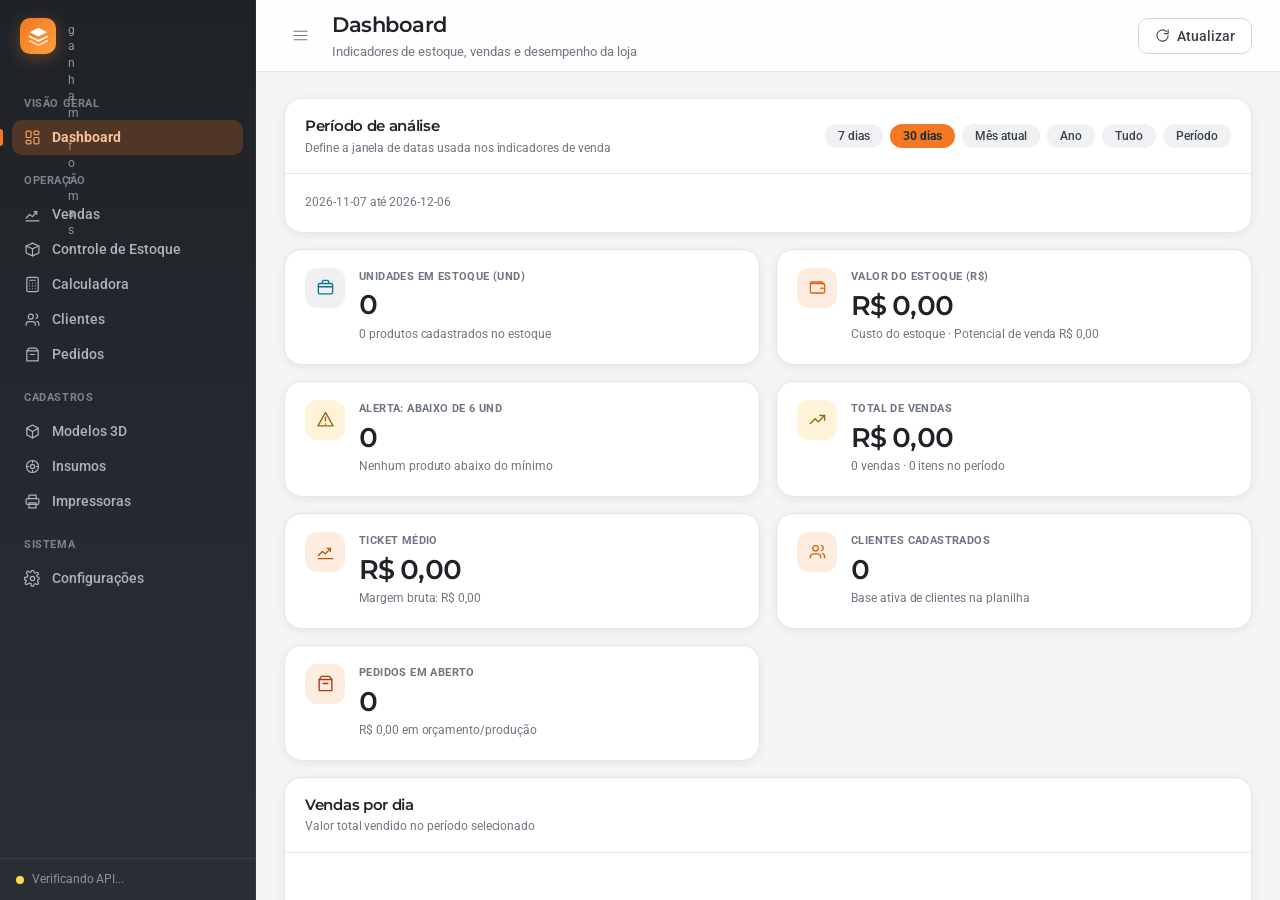
==== commit efe59d54: "Corrige estoque (status/nome/rodape/tabela) e adiciona efeito Vapor Type" ====
--- a/docs/index.html
+++ b/docs/index.html
@@ -10,8 +10,8 @@
       content="default-src 'self'; script-src 'self' 'sha256-BkKP2XO6WOEc3kXOiLr2ZoY83hamalKjPY9xBcbXVuw='; style-src 'self' 'unsafe-inline'; font-src 'self' data: https:; img-src 'self' data: blob: https: http:; connect-src 'self' https: http:; object-src 'none'; base-uri 'none'"
     />
     <title>3D LAYER</title>
-    <script type="module" crossorigin src="./assets/index.web-0F97wl2y.js"></script>
-    <link rel="stylesheet" crossorigin href="./assets/index-Dkig3Bq8.css">
+    <script type="module" crossorigin src="./assets/index.web-CiHZfqiD.js"></script>
+    <link rel="stylesheet" crossorigin href="./assets/index-iNHuzvEm.css">
   </head>
   <body>
     <div id="root"></div>
--- a/docs/assets/index-iNHuzvEm.css
+++ b/docs/assets/index-iNHuzvEm.css
@@ -0,0 +1 @@
+@font-face{font-family:Montserrat;font-style:normal;font-display:swap;font-weight:500;src:url(./montserrat-cyrillic-ext-500-normal-11xBT7e1.woff2) format("woff2"),url(./montserrat-cyrillic-ext-500-normal-DOzfAZ45.woff) format("woff");unicode-range:U+0460-052F,U+1C80-1C8A,U+20B4,U+2DE0-2DFF,U+A640-A69F,U+FE2E-FE2F}@font-face{font-family:Montserrat;font-style:normal;font-display:swap;font-weight:500;src:url(./montserrat-cyrillic-500-normal-T0SG181k.woff2) format("woff2"),url(./montserrat-cyrillic-500-normal-CyGtXmN9.woff) format("woff");unicode-range:U+0301,U+0400-045F,U+0490-0491,U+04B0-04B1,U+2116}@font-face{font-family:Montserrat;font-style:normal;font-display:swap;font-weight:500;src:url(./montserrat-vietnamese-500-normal-NT-t8RG1.woff2) format("woff2"),url(./montserrat-vietnamese-500-normal-DpeZlV_K.woff) format("woff");unicode-range:U+0102-0103,U+0110-0111,U+0128-0129,U+0168-0169,U+01A0-01A1,U+01AF-01B0,U+0300-0301,U+0303-0304,U+0308-0309,U+0323,U+0329,U+1EA0-1EF9,U+20AB}@font-face{font-family:Montserrat;font-style:normal;font-display:swap;font-weight:500;src:url(./montserrat-latin-ext-500-normal-BKtbrd6n.woff2) format("woff2"),url(./montserrat-latin-ext-500-normal-DWPqqZgs.woff) format("woff");unicode-range:U+0100-02BA,U+02BD-02C5,U+02C7-02CC,U+02CE-02D7,U+02DD-02FF,U+0304,U+0308,U+0329,U+1D00-1DBF,U+1E00-1E9F,U+1EF2-1EFF,U+2020,U+20A0-20AB,U+20AD-20C0,U+2113,U+2C60-2C7F,U+A720-A7FF}@font-face{font-family:Montserrat;font-style:normal;font-display:swap;font-weight:500;src:url(./montserrat-latin-500-normal-DRFEGfly.woff2) format("woff2"),url(./montserrat-latin-500-normal-Dok2oTci.woff) format("woff");unicode-range:U+0000-00FF,U+0131,U+0152-0153,U+02BB-02BC,U+02C6,U+02DA,U+02DC,U+0304,U+0308,U+0329,U+2000-206F,U+20AC,U+2122,U+2191,U+2193,U+2212,U+2215,U+FEFF,U+FFFD}@font-face{font-family:Montserrat;font-style:normal;font-display:swap;font-weight:600;src:url(./montserrat-cyrillic-ext-600-normal-BtBW-rpm.woff2) format("woff2"),url(./montserrat-cyrillic-ext-600-normal-wReYPmz2.woff) format("woff");unicode-range:U+0460-052F,U+1C80-1C8A,U+20B4,U+2DE0-2DFF,U+A640-A69F,U+FE2E-FE2F}@font-face{font-family:Montserrat;font-style:normal;font-display:swap;font-weight:600;src:url(./montserrat-cyrillic-600-normal-CQEPC0hM.woff2) format("woff2"),url(./montserrat-cyrillic-600-normal-DUglwBrH.woff) format("woff");unicode-range:U+0301,U+0400-045F,U+0490-0491,U+04B0-04B1,U+2116}@font-face{font-family:Montserrat;font-style:normal;font-display:swap;font-weight:600;src:url(./montserrat-vietnamese-600-normal-DKe6qT_E.woff2) format("woff2"),url(./montserrat-vietnamese-600-normal-SJ-HTWuM.woff) format("woff");unicode-range:U+0102-0103,U+0110-0111,U+0128-0129,U+0168-0169,U+01A0-01A1,U+01AF-01B0,U+0300-0301,U+0303-0304,U+0308-0309,U+0323,U+0329,U+1EA0-1EF9,U+20AB}@font-face{font-family:Montserrat;font-style:normal;font-display:swap;font-weight:600;src:url(./montserrat-latin-ext-600-normal-DSkTqI9L.woff2) format("woff2"),url(./montserrat-latin-ext-600-normal-CSDhkhgS.woff) format("woff");unicode-range:U+0100-02BA,U+02BD-02C5,U+02C7-02CC,U+02CE-02D7,U+02DD-02FF,U+0304,U+0308,U+0329,U+1D00-1DBF,U+1E00-1E9F,U+1EF2-1EFF,U+2020,U+20A0-20AB,U+20AD-20C0,U+2113,U+2C60-2C7F,U+A720-A7FF}@font-face{font-family:Montserrat;font-style:normal;font-display:swap;font-weight:600;src:url(./montserrat-latin-600-normal-UVxSCcoG.woff2) format("woff2"),url(./montserrat-latin-600-normal-CdhFl4lI.woff) format("woff");unicode-range:U+0000-00FF,U+0131,U+0152-0153,U+02BB-02BC,U+02C6,U+02DA,U+02DC,U+0304,U+0308,U+0329,U+2000-206F,U+20AC,U+2122,U+2191,U+2193,U+2212,U+2215,U+FEFF,U+FFFD}@font-face{font-family:Montserrat;font-style:normal;font-display:swap;font-weight:700;src:url(./montserrat-cyrillic-ext-700-normal-MyDreaeu.woff2) format("woff2"),url(./montserrat-cyrillic-ext-700-normal-D-Mk2xRJ.woff) format("woff");unicode-range:U+0460-052F,U+1C80-1C8A,U+20B4,U+2DE0-2DFF,U+A640-A69F,U+FE2E-FE2F}@font-face{font-family:Montserrat;font-style:normal;font-display:swap;font-weight:700;src:url(./montserrat-cyrillic-700-normal-D-Pqjtdp.woff2) format("woff2"),url(./montserrat-cyrillic-700-normal-BvLYcGP1.woff) format("woff");unicode-range:U+0301,U+0400-045F,U+0490-0491,U+04B0-04B1,U+2116}@font-face{font-family:Montserrat;font-style:normal;font-display:swap;font-weight:700;src:url(./montserrat-vietnamese-700-normal-C0x1De3p.woff2) format("woff2"),url(./montserrat-vietnamese-700-normal-DnwGT2D9.woff) format("woff");unicode-range:U+0102-0103,U+0110-0111,U+0128-0129,U+0168-0169,U+01A0-01A1,U+01AF-01B0,U+0300-0301,U+0303-0304,U+0308-0309,U+0323,U+0329,U+1EA0-1EF9,U+20AB}@font-face{font-family:Montserrat;font-style:normal;font-display:swap;font-weight:700;src:url(./montserrat-latin-ext-700-normal-BOP2Nhf0.woff2) format("woff2"),url(./montserrat-latin-ext-700-normal-DdDFr05Z.woff) format("woff");unicode-range:U+0100-02BA,U+02BD-02C5,U+02C7-02CC,U+02CE-02D7,U+02DD-02FF,U+0304,U+0308,U+0329,U+1D00-1DBF,U+1E00-1E9F,U+1EF2-1EFF,U+2020,U+20A0-20AB,U+20AD-20C0,U+2113,U+2C60-2C7F,U+A720-A7FF}@font-face{font-family:Montserrat;font-style:normal;font-display:swap;font-weight:700;src:url(./montserrat-latin-700-normal-BdjcYUrC.woff2) format("woff2"),url(./montserrat-latin-700-normal-BWkrl476.woff) format("woff");unicode-range:U+0000-00FF,U+0131,U+0152-0153,U+02BB-02BC,U+02C6,U+02DA,U+02DC,U+0304,U+0308,U+0329,U+2000-206F,U+20AC,U+2122,U+2191,U+2193,U+2212,U+2215,U+FEFF,U+FFFD}@font-face{font-family:Roboto;font-style:normal;font-display:swap;font-weight:400;src:url(./roboto-cyrillic-ext-400-normal-qHufge6k.woff2) format("woff2"),url(./roboto-cyrillic-ext-400-normal-DhDk0Xwi.woff) format("woff");unicode-range:U+0460-052F,U+1C80-1C8A,U+20B4,U+2DE0-2DFF,U+A640-A69F,U+FE2E-FE2F}@font-face{font-family:Roboto;font-style:normal;font-display:swap;font-weight:400;src:url(./roboto-cyrillic-400-normal-CBPI_iaY.woff2) format("woff2"),url(./roboto-cyrillic-400-normal-BepgbcUK.woff) format("woff");unicode-range:U+0301,U+0400-045F,U+0490-0491,U+04B0-04B1,U+2116}@font-face{font-family:Roboto;font-style:normal;font-display:swap;font-weight:400;src:url([data-uri]) format("woff2"),url([data-uri]) format("woff");unicode-range:U+1F00-1FFF}@font-face{font-family:Roboto;font-style:normal;font-display:swap;font-weight:400;src:url(./roboto-greek-400-normal-ai2Z1K3C.woff2) format("woff2"),url(./roboto-greek-400-normal-D904r64h.woff) format("woff");unicode-range:U+0370-0377,U+037A-037F,U+0384-038A,U+038C,U+038E-03A1,U+03A3-03FF}@font-face{font-family:Roboto;font-style:normal;font-display:swap;font-weight:400;src:url(./roboto-math-400-normal-BEFej5gc.woff2) format("woff2"),url(./roboto-math-400-normal-D6sS4O5l.woff) format("woff");unicode-range:U+0302-0303,U+0305,U+0307-0308,U+0310,U+0312,U+0315,U+031A,U+0326-0327,U+032C,U+032F-0330,U+0332-0333,U+0338,U+033A,U+0346,U+034D,U+0391-03A1,U+03A3-03A9,U+03B1-03C9,U+03D1,U+03D5-03D6,U+03F0-03F1,U+03F4-03F5,U+2016-2017,U+2034-2038,U+203C,U+2040,U+2043,U+2047,U+2050,U+2057,U+205F,U+2070-2071,U+2074-208E,U+2090-209C,U+20D0-20DC,U+20E1,U+20E5-20EF,U+2100-2112,U+2114-2115,U+2117-2121,U+2123-214F,U+2190,U+2192,U+2194-21AE,U+21B0-21E5,U+21F1-21F2,U+21F4-2211,U+2213-2214,U+2216-22FF,U+2308-230B,U+2310,U+2319,U+231C-2321,U+2336-237A,U+237C,U+2395,U+239B-23B7,U+23D0,U+23DC-23E1,U+2474-2475,U+25AF,U+25B3,U+25B7,U+25BD,U+25C1,U+25CA,U+25CC,U+25FB,U+266D-266F,U+27C0-27FF,U+2900-2AFF,U+2B0E-2B11,U+2B30-2B4C,U+2BFE,U+3030,U+FF5B,U+FF5D,U+1D400-1D7FF,U+1EE00-1EEFF}@font-face{font-family:Roboto;font-style:normal;font-display:swap;font-weight:400;src:url(./roboto-symbols-400-normal-CB1Ce4Gk.woff2) format("woff2"),url(./roboto-symbols-400-normal-C7tGlxgb.woff) format("woff");unicode-range:U+0001-000C,U+000E-001F,U+007F-009F,U+20DD-20E0,U+20E2-20E4,U+2150-218F,U+2190,U+2192,U+2194-2199,U+21AF,U+21E6-21F0,U+21F3,U+2218-2219,U+2299,U+22C4-22C6,U+2300-243F,U+2440-244A,U+2460-24FF,U+25A0-27BF,U+2800-28FF,U+2921-2922,U+2981,U+29BF,U+29EB,U+2B00-2BFF,U+4DC0-4DFF,U+FFF9-FFFB,U+10140-1018E,U+10190-1019C,U+101A0,U+101D0-101FD,U+102E0-102FB,U+10E60-10E7E,U+1D2C0-1D2D3,U+1D2E0-1D37F,U+1F000-1F0FF,U+1F100-1F1AD,U+1F1E6-1F1FF,U+1F30D-1F30F,U+1F315,U+1F31C,U+1F31E,U+1F320-1F32C,U+1F336,U+1F378,U+1F37D,U+1F382,U+1F393-1F39F,U+1F3A7-1F3A8,U+1F3AC-1F3AF,U+1F3C2,U+1F3C4-1F3C6,U+1F3CA-1F3CE,U+1F3D4-1F3E0,U+1F3ED,U+1F3F1-1F3F3,U+1F3F5-1F3F7,U+1F408,U+1F415,U+1F41F,U+1F426,U+1F43F,U+1F441-1F442,U+1F444,U+1F446-1F449,U+1F44C-1F44E,U+1F453,U+1F46A,U+1F47D,U+1F4A3,U+1F4B0,U+1F4B3,U+1F4B9,U+1F4BB,U+1F4BF,U+1F4C8-1F4CB,U+1F4D6,U+1F4DA,U+1F4DF,U+1F4E3-1F4E6,U+1F4EA-1F4ED,U+1F4F7,U+1F4F9-1F4FB,U+1F4FD-1F4FE,U+1F503,U+1F507-1F50B,U+1F50D,U+1F512-1F513,U+1F53E-1F54A,U+1F54F-1F5FA,U+1F610,U+1F650-1F67F,U+1F687,U+1F68D,U+1F691,U+1F694,U+1F698,U+1F6AD,U+1F6B2,U+1F6B9-1F6BA,U+1F6BC,U+1F6C6-1F6CF,U+1F6D3-1F6D7,U+1F6E0-1F6EA,U+1F6F0-1F6F3,U+1F6F7-1F6FC,U+1F700-1F7FF,U+1F800-1F80B,U+1F810-1F847,U+1F850-1F859,U+1F860-1F887,U+1F890-1F8AD,U+1F8B0-1F8BB,U+1F8C0-1F8C1,U+1F900-1F90B,U+1F93B,U+1F946,U+1F984,U+1F996,U+1F9E9,U+1FA00-1FA6F,U+1FA70-1FA7C,U+1FA80-1FA89,U+1FA8F-1FAC6,U+1FACE-1FADC,U+1FADF-1FAE9,U+1FAF0-1FAF8,U+1FB00-1FBFF}@font-face{font-family:Roboto;font-style:normal;font-display:swap;font-weight:400;src:url(./roboto-vietnamese-400-normal-D2PTxGxD.woff2) format("woff2"),url(./roboto-vietnamese-400-normal-Bf76hAzZ.woff) format("woff");unicode-range:U+0102-0103,U+0110-0111,U+0128-0129,U+0168-0169,U+01A0-01A1,U+01AF-01B0,U+0300-0301,U+0303-0304,U+0308-0309,U+0323,U+0329,U+1EA0-1EF9,U+20AB}@font-face{font-family:Roboto;font-style:normal;font-display:swap;font-weight:400;src:url(./roboto-latin-ext-400-normal-C3tdtHj3.woff2) format("woff2"),url(./roboto-latin-ext-400-normal-CIveymTr.woff) format("woff");unicode-range:U+0100-02BA,U+02BD-02C5,U+02C7-02CC,U+02CE-02D7,U+02DD-02FF,U+0304,U+0308,U+0329,U+1D00-1DBF,U+1E00-1E9F,U+1EF2-1EFF,U+2020,U+20A0-20AB,U+20AD-20C0,U+2113,U+2C60-2C7F,U+A720-A7FF}@font-face{font-family:Roboto;font-style:normal;font-display:swap;font-weight:400;src:url(./roboto-latin-400-normal-BqEyEoaF.woff2) format("woff2"),url(./roboto-latin-400-normal-D27F5sTu.woff) format("woff");unicode-range:U+0000-00FF,U+0131,U+0152-0153,U+02BB-02BC,U+02C6,U+02DA,U+02DC,U+0304,U+0308,U+0329,U+2000-206F,U+20AC,U+2122,U+2191,U+2193,U+2212,U+2215,U+FEFF,U+FFFD}@font-face{font-family:Roboto;font-style:normal;font-display:swap;font-weight:500;src:url(./roboto-cyrillic-ext-500-normal-BWC_xYeb.woff2) format("woff2"),url(./roboto-cyrillic-ext-500-normal-SCgicl0l.woff) format("woff");unicode-range:U+0460-052F,U+1C80-1C8A,U+20B4,U+2DE0-2DFF,U+A640-A69F,U+FE2E-FE2F}@font-face{font-family:Roboto;font-style:normal;font-display:swap;font-weight:500;src:url(./roboto-cyrillic-500-normal-CLao9AfR.woff2) format("woff2"),url(./roboto-cyrillic-500-normal-C8ZOEKN4.woff) format("woff");unicode-range:U+0301,U+0400-045F,U+0490-0491,U+04B0-04B1,U+2116}@font-face{font-family:Roboto;font-style:normal;font-display:swap;font-weight:500;src:url([data-uri]) format("woff2"),url([data-uri]) format("woff");unicode-range:U+1F00-1FFF}@font-face{font-family:Roboto;font-style:normal;font-display:swap;font-weight:500;src:url(./roboto-greek-500-normal-C9AnhcmC.woff2) format("woff2"),url(./roboto-greek-500-normal-XBIQOowA.woff) format("woff");unicode-range:U+0370-0377,U+037A-037F,U+0384-038A,U+038C,U+038E-03A1,U+03A3-03FF}@font-face{font-family:Roboto;font-style:normal;font-display:swap;font-weight:500;src:url(./roboto-math-500-normal-C4NU9gLX.woff2) format("woff2"),url(./roboto-math-500-normal-BNGXE_xU.woff) format("woff");unicode-range:U+0302-0303,U+0305,U+0307-0308,U+0310,U+0312,U+0315,U+031A,U+0326-0327,U+032C,U+032F-0330,U+0332-0333,U+0338,U+033A,U+0346,U+034D,U+0391-03A1,U+03A3-03A9,U+03B1-03C9,U+03D1,U+03D5-03D6,U+03F0-03F1,U+03F4-03F5,U+2016-2017,U+2034-2038,U+203C,U+2040,U+2043,U+2047,U+2050,U+2057,U+205F,U+2070-2071,U+2074-208E,U+2090-209C,U+20D0-20DC,U+20E1,U+20E5-20EF,U+2100-2112,U+2114-2115,U+2117-2121,U+2123-214F,U+2190,U+2192,U+2194-21AE,U+21B0-21E5,U+21F1-21F2,U+21F4-2211,U+2213-2214,U+2216-22FF,U+2308-230B,U+2310,U+2319,U+231C-2321,U+2336-237A,U+237C,U+2395,U+239B-23B7,U+23D0,U+23DC-23E1,U+2474-2475,U+25AF,U+25B3,U+25B7,U+25BD,U+25C1,U+25CA,U+25CC,U+25FB,U+266D-266F,U+27C0-27FF,U+2900-2AFF,U+2B0E-2B11,U+2B30-2B4C,U+2BFE,U+3030,U+FF5B,U+FF5D,U+1D400-1D7FF,U+1EE00-1EEFF}@font-face{font-family:Roboto;font-style:normal;font-display:swap;font-weight:500;src:url(./roboto-symbols-500-normal-B_CZKVJS.woff2) format("woff2"),url(./roboto-symbols-500-normal-DFnofPUt.woff) format("woff");unicode-range:U+0001-000C,U+000E-001F,U+007F-009F,U+20DD-20E0,U+20E2-20E4,U+2150-218F,U+2190,U+2192,U+2194-2199,U+21AF,U+21E6-21F0,U+21F3,U+2218-2219,U+2299,U+22C4-22C6,U+2300-243F,U+2440-244A,U+2460-24FF,U+25A0-27BF,U+2800-28FF,U+2921-2922,U+2981,U+29BF,U+29EB,U+2B00-2BFF,U+4DC0-4DFF,U+FFF9-FFFB,U+10140-1018E,U+10190-1019C,U+101A0,U+101D0-101FD,U+102E0-102FB,U+10E60-10E7E,U+1D2C0-1D2D3,U+1D2E0-1D37F,U+1F000-1F0FF,U+1F100-1F1AD,U+1F1E6-1F1FF,U+1F30D-1F30F,U+1F315,U+1F31C,U+1F31E,U+1F320-1F32C,U+1F336,U+1F378,U+1F37D,U+1F382,U+1F393-1F39F,U+1F3A7-1F3A8,U+1F3AC-1F3AF,U+1F3C2,U+1F3C4-1F3C6,U+1F3CA-1F3CE,U+1F3D4-1F3E0,U+1F3ED,U+1F3F1-1F3F3,U+1F3F5-1F3F7,U+1F408,U+1F415,U+1F41F,U+1F426,U+1F43F,U+1F441-1F442,U+1F444,U+1F446-1F449,U+1F44C-1F44E,U+1F453,U+1F46A,U+1F47D,U+1F4A3,U+1F4B0,U+1F4B3,U+1F4B9,U+1F4BB,U+1F4BF,U+1F4C8-1F4CB,U+1F4D6,U+1F4DA,U+1F4DF,U+1F4E3-1F4E6,U+1F4EA-1F4ED,U+1F4F7,U+1F4F9-1F4FB,U+1F4FD-1F4FE,U+1F503,U+1F507-1F50B,U+1F50D,U+1F512-1F513,U+1F53E-1F54A,U+1F54F-1F5FA,U+1F610,U+1F650-1F67F,U+1F687,U+1F68D,U+1F691,U+1F694,U+1F698,U+1F6AD,U+1F6B2,U+1F6B9-1F6BA,U+1F6BC,U+1F6C6-1F6CF,U+1F6D3-1F6D7,U+1F6E0-1F6EA,U+1F6F0-1F6F3,U+1F6F7-1F6FC,U+1F700-1F7FF,U+1F800-1F80B,U+1F810-1F847,U+1F850-1F859,U+1F860-1F887,U+1F890-1F8AD,U+1F8B0-1F8BB,U+1F8C0-1F8C1,U+1F900-1F90B,U+1F93B,U+1F946,U+1F984,U+1F996,U+1F9E9,U+1FA00-1FA6F,U+1FA70-1FA7C,U+1FA80-1FA89,U+1FA8F-1FAC6,U+1FACE-1FADC,U+1FADF-1FAE9,U+1FAF0-1FAF8,U+1FB00-1FBFF}@font-face{font-family:Roboto;font-style:normal;font-display:swap;font-weight:500;src:url(./roboto-vietnamese-500-normal-B3ncpOoB.woff2) format("woff2"),url(./roboto-vietnamese-500-normal-BgoYVz-9.woff) format("woff");unicode-range:U+0102-0103,U+0110-0111,U+0128-0129,U+0168-0169,U+01A0-01A1,U+01AF-01B0,U+0300-0301,U+0303-0304,U+0308-0309,U+0323,U+0329,U+1EA0-1EF9,U+20AB}@font-face{font-family:Roboto;font-style:normal;font-display:swap;font-weight:500;src:url(./roboto-latin-ext-500-normal-pMCM9Ixg.woff2) format("woff2"),url(./roboto-latin-ext-500-normal-C1cK9xmS.woff) format("woff");unicode-range:U+0100-02BA,U+02BD-02C5,U+02C7-02CC,U+02CE-02D7,U+02DD-02FF,U+0304,U+0308,U+0329,U+1D00-1DBF,U+1E00-1E9F,U+1EF2-1EFF,U+2020,U+20A0-20AB,U+20AD-20C0,U+2113,U+2C60-2C7F,U+A720-A7FF}@font-face{font-family:Roboto;font-style:normal;font-display:swap;font-weight:500;src:url(./roboto-latin-500-normal-7RbcRiD8.woff2) format("woff2"),url(./roboto-latin-500-normal-fsTFPL3E.woff) format("woff");unicode-range:U+0000-00FF,U+0131,U+0152-0153,U+02BB-02BC,U+02C6,U+02DA,U+02DC,U+0304,U+0308,U+0329,U+2000-206F,U+20AC,U+2122,U+2191,U+2193,U+2212,U+2215,U+FEFF,U+FFFD}@font-face{font-family:Roboto;font-style:normal;font-display:swap;font-weight:700;src:url(./roboto-cyrillic-ext-700-normal-DmFxo5wj.woff2) format("woff2"),url(./roboto-cyrillic-ext-700-normal-BWOtdzfy.woff) format("woff");unicode-range:U+0460-052F,U+1C80-1C8A,U+20B4,U+2DE0-2DFF,U+A640-A69F,U+FE2E-FE2F}@font-face{font-family:Roboto;font-style:normal;font-display:swap;font-weight:700;src:url(./roboto-cyrillic-700-normal-C2o7G-SM.woff2) format("woff2"),url(./roboto-cyrillic-700-normal-D8g9KsRf.woff) format("woff");unicode-range:U+0301,U+0400-045F,U+0490-0491,U+04B0-04B1,U+2116}@font-face{font-family:Roboto;font-style:normal;font-display:swap;font-weight:700;src:url([data-uri]) format("woff2"),url([data-uri]) format("woff");unicode-range:U+1F00-1FFF}@font-face{font-family:Roboto;font-style:normal;font-display:swap;font-weight:700;src:url(./roboto-greek-700-normal-0aHWxGLu.woff2) format("woff2"),url(./roboto-greek-700-normal-xQsEWSIA.woff) format("woff");unicode-range:U+0370-0377,U+037A-037F,U+0384-038A,U+038C,U+038E-03A1,U+03A3-03FF}@font-face{font-family:Roboto;font-style:normal;font-display:swap;font-weight:700;src:url(./roboto-math-700-normal-B8YqGHVc.woff2) format("woff2"),url(./roboto-math-700-normal-DbhUef31.woff) format("woff");unicode-range:U+0302-0303,U+0305,U+0307-0308,U+0310,U+0312,U+0315,U+031A,U+0326-0327,U+032C,U+032F-0330,U+0332-0333,U+0338,U+033A,U+0346,U+034D,U+0391-03A1,U+03A3-03A9,U+03B1-03C9,U+03D1,U+03D5-03D6,U+03F0-03F1,U+03F4-03F5,U+2016-2017,U+2034-2038,U+203C,U+2040,U+2043,U+2047,U+2050,U+2057,U+205F,U+2070-2071,U+2074-208E,U+2090-209C,U+20D0-20DC,U+20E1,U+20E5-20EF,U+2100-2112,U+2114-2115,U+2117-2121,U+2123-214F,U+2190,U+2192,U+2194-21AE,U+21B0-21E5,U+21F1-21F2,U+21F4-2211,U+2213-2214,U+2216-22FF,U+2308-230B,U+2310,U+2319,U+231C-2321,U+2336-237A,U+237C,U+2395,U+239B-23B7,U+23D0,U+23DC-23E1,U+2474-2475,U+25AF,U+25B3,U+25B7,U+25BD,U+25C1,U+25CA,U+25CC,U+25FB,U+266D-266F,U+27C0-27FF,U+2900-2AFF,U+2B0E-2B11,U+2B30-2B4C,U+2BFE,U+3030,U+FF5B,U+FF5D,U+1D400-1D7FF,U+1EE00-1EEFF}@font-face{font-family:Roboto;font-style:normal;font-display:swap;font-weight:700;src:url(./roboto-symbols-700-normal-BiFDindJ.woff2) format("woff2"),url(./roboto-symbols-700-normal-C59U6HqI.woff) format("woff");unicode-range:U+0001-000C,U+000E-001F,U+007F-009F,U+20DD-20E0,U+20E2-20E4,U+2150-218F,U+2190,U+2192,U+2194-2199,U+21AF,U+21E6-21F0,U+21F3,U+2218-2219,U+2299,U+22C4-22C6,U+2300-243F,U+2440-244A,U+2460-24FF,U+25A0-27BF,U+2800-28FF,U+2921-2922,U+2981,U+29BF,U+29EB,U+2B00-2BFF,U+4DC0-4DFF,U+FFF9-FFFB,U+10140-1018E,U+10190-1019C,U+101A0,U+101D0-101FD,U+102E0-102FB,U+10E60-10E7E,U+1D2C0-1D2D3,U+1D2E0-1D37F,U+1F000-1F0FF,U+1F100-1F1AD,U+1F1E6-1F1FF,U+1F30D-1F30F,U+1F315,U+1F31C,U+1F31E,U+1F320-1F32C,U+1F336,U+1F378,U+1F37D,U+1F382,U+1F393-1F39F,U+1F3A7-1F3A8,U+1F3AC-1F3AF,U+1F3C2,U+1F3C4-1F3C6,U+1F3CA-1F3CE,U+1F3D4-1F3E0,U+1F3ED,U+1F3F1-1F3F3,U+1F3F5-1F3F7,U+1F408,U+1F415,U+1F41F,U+1F426,U+1F43F,U+1F441-1F442,U+1F444,U+1F446-1F449,U+1F44C-1F44E,U+1F453,U+1F46A,U+1F47D,U+1F4A3,U+1F4B0,U+1F4B3,U+1F4B9,U+1F4BB,U+1F4BF,U+1F4C8-1F4CB,U+1F4D6,U+1F4DA,U+1F4DF,U+1F4E3-1F4E6,U+1F4EA-1F4ED,U+1F4F7,U+1F4F9-1F4FB,U+1F4FD-1F4FE,U+1F503,U+1F507-1F50B,U+1F50D,U+1F512-1F513,U+1F53E-1F54A,U+1F54F-1F5FA,U+1F610,U+1F650-1F67F,U+1F687,U+1F68D,U+1F691,U+1F694,U+1F698,U+1F6AD,U+1F6B2,U+1F6B9-1F6BA,U+1F6BC,U+1F6C6-1F6CF,U+1F6D3-1F6D7,U+1F6E0-1F6EA,U+1F6F0-1F6F3,U+1F6F7-1F6FC,U+1F700-1F7FF,U+1F800-1F80B,U+1F810-1F847,U+1F850-1F859,U+1F860-1F887,U+1F890-1F8AD,U+1F8B0-1F8BB,U+1F8C0-1F8C1,U+1F900-1F90B,U+1F93B,U+1F946,U+1F984,U+1F996,U+1F9E9,U+1FA00-1FA6F,U+1FA70-1FA7C,U+1FA80-1FA89,U+1FA8F-1FAC6,U+1FACE-1FADC,U+1FADF-1FAE9,U+1FAF0-1FAF8,U+1FB00-1FBFF}@font-face{font-family:Roboto;font-style:normal;font-display:swap;font-weight:700;src:url(./roboto-vietnamese-700-normal-BEVeWqJt.woff2) format("woff2"),url(./roboto-vietnamese-700-normal-kpkdMgbf.woff) format("woff");unicode-range:U+0102-0103,U+0110-0111,U+0128-0129,U+0168-0169,U+01A0-01A1,U+01AF-01B0,U+0300-0301,U+0303-0304,U+0308-0309,U+0323,U+0329,U+1EA0-1EF9,U+20AB}@font-face{font-family:Roboto;font-style:normal;font-display:swap;font-weight:700;src:url(./roboto-latin-ext-700-normal-DSBUz0N1.woff2) format("woff2"),url(./roboto-latin-ext-700-normal-BDePAh3g.woff) format("woff");unicode-range:U+0100-02BA,U+02BD-02C5,U+02C7-02CC,U+02CE-02D7,U+02DD-02FF,U+0304,U+0308,U+0329,U+1D00-1DBF,U+1E00-1E9F,U+1EF2-1EFF,U+2020,U+20A0-20AB,U+20AD-20C0,U+2113,U+2C60-2C7F,U+A720-A7FF}@font-face{font-family:Roboto;font-style:normal;font-display:swap;font-weight:700;src:url(./roboto-latin-700-normal-BZpUvMxY.woff2) format("woff2"),url(./roboto-latin-700-normal-YuyVweIx.woff) format("woff");unicode-range:U+0000-00FF,U+0131,U+0152-0153,U+02BB-02BC,U+02C6,U+02DA,U+02DC,U+0304,U+0308,U+0329,U+2000-206F,U+20AC,U+2122,U+2191,U+2193,U+2212,U+2215,U+FEFF,U+FFFD}:root{--bg-app: #f4f5f7;--surface: #ffffff;--surface-alt: #f7f8fa;--surface-raised: #ffffff;--border: #e3e5e9;--border-strong: #d0d3d9;--nav-bg: #1f2328;--nav-bg-soft: #2a2f36;--nav-text: #aeb4ba;--nav-text-active: #ffffff;--nav-hover: rgba(255, 255, 255, .07);--nav-active: rgba(244, 119, 33, .22);--brand-100: #fdece0;--brand-200: #fbdbc6;--brand-300: #f9c29b;--brand-400: #f79e60;--brand-500: #f47721;--brand-600: #d9660f;--brand-700: #b3550c;--brand-soft: #fdece0;--grad-brand: linear-gradient(135deg, #f47721 0%, #f9a03f 100%);--grad-splash: linear-gradient(135deg, #1f2328 0%, #2a2f36 55%, #f47721 100%);--grad-teal: linear-gradient(180deg, #f79e60 0%, #f9c29b 55%, #fdece0 100%);--yellow: #ffb020;--yellow-soft: #fff3d9;--yellow-ink: #96660a;--coral: #e2571e;--coral-soft: #fdece0;--coral-ink: #a83c0e;--navy: #1f2328;--navy-soft: #eef0f2;--text: #1f2328;--text-soft: #3a4048;--text-muted: #6e7681;--text-inverse: #ffffff;--ok: #1e8a81;--ok-soft: #e3f7f4;--warn: #a97a00;--warn-soft: #fff5d6;--danger: #c2401c;--danger-soft: #ffede7;--info: #0e7490;--info-soft: #cffafe;--neutral-soft: #f0f1f3;--font: "Roboto", -apple-system, BlinkMacSystemFont, "Segoe UI", system-ui, "Helvetica Neue", Arial, sans-serif;--font-title: "Montserrat", "Roboto", -apple-system, "Segoe UI", system-ui, Arial, sans-serif;--font-mono: "SF Mono", "Cascadia Mono", "Consolas", "SFMono-Regular", monospace;--r-sm: 8px;--r-md: 12px;--r-lg: 18px;--r-xl: 24px;--r-pill: 980px;--shadow-xs: 0 1px 2px rgba(31, 35, 40, .05);--shadow-sm: 0 2px 10px rgba(31, 35, 40, .07);--shadow-md: 0 10px 30px rgba(31, 35, 40, .11);--shadow-lg: 0 28px 70px rgba(31, 35, 40, .22);--nav-w: 256px;--topbar-h: 72px;--pg-dur: .25s;--pg-dist: 8px;--pg-blur: 3px;--pg-ease: cubic-bezier(.22, 1, .36, 1);--p9-dur: .6s;--p9-exit-dur: 155ms;--p9-enter-delay: 50ms;--p9-stagger: 40ms;--p9-distance: .52em;--p9-exit-distance: .52em;--p9-blur: max(.067em, .171em - 2.1px);--p9-lift: .125em;--p9-start-scale: .7;--p9-peak: 1.03;--p26-step-dur: .13s;--p26-spins: 0;--p26-cell: 1.2em;--p26-stagger: 90ms;--p26-ease: cubic-bezier(.35, -.02, .43, 1);--p26-side-scale: .7;--p26-side-offset: .52em;--p26-side-blur: max(.067em, .171em - 2.1px);--p26-side-opacity: .17;--p26-center-scale: .9;--p26-center-blur: .042em;--p26-antic-dur: .1s;--p26-antic-scale: .94;--p26-antic-lift: .125em;--p26-land-dur: .74s;--p26-land-peak: 1.03;--p4-dur: .3s;--p4-ease: cubic-bezier(.22, 1, .36, 1)}.tema-colorido{--bg-app: #f0f4ff;--surface: #ffffff;--surface-alt: #eef2ff;--surface-raised: #f5f7ff;--border: #d8dcf7;--border-strong: #c2c6e8;--nav-bg: #4338ca;--nav-bg-soft: #312e81;--nav-text: #c7d2fe;--nav-text-active: #ffffff;--nav-hover: rgba(255, 255, 255, .1);--nav-active: rgba(255, 255, 255, .15);--brand-100: #fce7f3;--brand-200: #fbcfe8;--brand-300: #f9a8d4;--brand-400: #f472b6;--brand-500: #ec4899;--brand-600: #db2777;--brand-700: #be185d;--brand-soft: #fdf2f8;--grad-brand: linear-gradient(135deg, #ec4899 0%, #8b5cf6 100%);--grad-splash: linear-gradient(135deg, #ec4899 0%, #8b5cf6 45%, #06b6d4 100%);--grad-teal: linear-gradient(180deg, #fbcfe8 0%, #f9a8d4 55%, #fce7f3 100%);--yellow: #fbbf24;--yellow-soft: #fef3c7;--yellow-ink: #713f12;--coral: #f472b6;--coral-soft: #fdf2f8;--coral-ink: #9d174d;--navy: #4338ca;--navy-soft: #ede9fe;--text: #1e1b4b;--text-soft: #4338ca;--text-muted: #6366f1;--text-inverse: #ffffff;--ok: #10b981;--ok-soft: #d1fae5;--warn: #f59e0b;--warn-soft: #fef3c7;--danger: #ef4444;--danger-soft: #fee2e2;--info: #06b6d4;--info-soft: #cffafe;--neutral-soft: #ede9fe;--shadow-xs: 0 1px 2px rgba(67, 56, 202, .05);--shadow-sm: 0 2px 10px rgba(67, 56, 202, .08);--shadow-md: 0 10px 30px rgba(67, 56, 202, .12);--shadow-lg: 0 28px 70px rgba(67, 56, 202, .18)}.tema-natureza{--bg-app: #f0f7f4;--surface: #ffffff;--surface-alt: #e8f2ee;--surface-raised: #f0f7f4;--border: #d4e5e0;--border-strong: #bcd4cf;--nav-bg: #0e1a16;--nav-bg-soft: #1e2f2b;--nav-text: #a8c9bf;--nav-text-active: #ffffff;--nav-hover: rgba(255, 255, 255, .08);--nav-active: rgba(30, 111, 99, .2);--brand-100: #e8f2ee;--brand-200: #c9e3dc;--brand-300: #aad4cb;--brand-400: #8bc5b8;--brand-500: #1e6f63;--brand-600: #155a4f;--brand-700: #0e443b;--brand-soft: #f0f7f4;--grad-brand: linear-gradient(135deg, #1e6f63 0%, #6fe3cf 100%);--grad-splash: linear-gradient(135deg, #1e6f63 0%, #6fe3cf 45%, #f3b33d 100%);--grad-teal: linear-gradient(180deg, #e8f2ee 0%, #c9e3dc 55%, #e8f2ee 100%);--yellow: #f3b33d;--yellow-soft: #fdeeca;--yellow-ink: #8a6e1c;--coral: #6fe3cf;--coral-soft: #e3f9f4;--coral-ink: #3aa58d;--navy: #0e1a16;--navy-soft: #f0f7f4;--text: #0e1a16;--text-soft: #1e6f63;--text-muted: #3d7a6f;--text-inverse: #ffffff;--ok: #1e6f63;--ok-soft: #d1eadf;--warn: #f3b33d;--warn-soft: #fdeeca;--danger: #ef4444;--danger-soft: #fee2e2;--info: #6fe3cf;--info-soft: #e3f9f4;--neutral-soft: #e8f2ee;--shadow-xs: 0 1px 2px rgba(14, 26, 22, .05);--shadow-sm: 0 2px 10px rgba(14, 26, 22, .08);--shadow-md: 0 10px 30px rgba(14, 26, 22, .12);--shadow-lg: 0 28px 70px rgba(14, 26, 22, .18)}*{box-sizing:border-box}html,body,#root{height:100%;margin:0}body{font-family:var(--font);font-size:14px;line-height:1.45;color:var(--text);background:var(--bg-app);-webkit-font-smoothing:antialiased;-moz-osx-font-smoothing:grayscale;overflow:hidden;letter-spacing:-.003em}h1,h2,h3,.nav-brand-text strong,.kpi-value,.topbar h1{font-family:var(--font-title)}button,input,select,textarea{font-family:inherit;font-size:inherit;color:inherit}::-webkit-scrollbar{width:10px;height:10px}::-webkit-scrollbar-track{background:transparent}::-webkit-scrollbar-thumb{background:#c9ced5;border-radius:var(--r-pill);border:3px solid transparent;background-clip:content-box}::-webkit-scrollbar-thumb:hover{background:#aeb4ba;background-clip:content-box}.app{display:grid;grid-template-columns:var(--nav-w) 1fr;height:100vh;height:100dvh}.app.collapsed{--nav-w: 76px}.nav{background:var(--nav-bg);background-image:linear-gradient(180deg,#1f2328,#2a2f36);color:var(--nav-text);display:flex;flex-direction:column;min-width:0;border-right:1px solid rgba(255,255,255,.06)}.nav-brand{display:flex;align-items:center;gap:12px;height:var(--topbar-h);padding:0 20px;flex:0 0 auto}.nav-logo{width:36px;height:36px;flex:0 0 auto;border-radius:10px;background:var(--grad-brand);display:grid;place-items:center;color:#fff;box-shadow:0 4px 16px #f4772159}.nav-brand-text{min-width:0}.nav-brand-text strong{display:block;color:#fff;font-size:14.5px;font-weight:600;letter-spacing:-.2px;white-space:nowrap}.nav-brand-text span{display:block;font-size:11.5px;color:#8f959b;white-space:nowrap}.nav-scroll{flex:1 1 auto;overflow-y:auto;overflow-x:hidden;padding:6px 12px 20px}.nav-group-title{font-size:11px;letter-spacing:.6px;text-transform:uppercase;color:#7d838a;padding:18px 12px 8px;font-weight:600}.nav-item{display:flex;align-items:center;gap:11px;width:100%;padding:9px 12px;border:0;border-radius:10px;background:transparent;color:var(--nav-text);font-size:13.5px;font-weight:500;cursor:pointer;text-align:left;position:relative;transition:background .16s ease,color .16s ease;white-space:nowrap}.nav-item:hover{background:var(--nav-hover);color:#fff}.nav-item.active{background:var(--nav-active);color:var(--brand-300);font-weight:600}.nav-item.active svg{color:var(--brand-400)}.nav-item.active:before{content:"";position:absolute;left:-12px;top:9px;bottom:9px;width:3px;border-radius:0 3px 3px 0;background:var(--brand-500)}.nav-item .nav-badge{margin-left:auto;background:#f4772138;color:#f9c29b;border-radius:var(--r-pill);font-size:10.5px;font-weight:700;padding:1px 7px}.nav-foot{flex:0 0 auto;border-top:1px solid rgba(255,255,255,.08);padding:12px 16px}.nav-status{display:flex;align-items:center;gap:8px;font-size:11.5px;color:#8f959b}.nav-status .dot{width:8px;height:8px;border-radius:50%;background:#7d838a;flex:0 0 auto}.nav-status.online .dot{background:#10b981;box-shadow:0 0 0 3px #10b98140}.nav-status.offline .dot{background:#ef4444;box-shadow:0 0 0 3px #ef444440}.nav-status.checking .dot{background:#ffd84d;animation:pulse 1.1s infinite}@keyframes pulse{0%,to{opacity:1}50%{opacity:.35}}.app.collapsed .nav-brand-text,.app.collapsed .nav-item span:not(.nav-badge),.app.collapsed .nav-group-title,.app.collapsed .nav-status span,.app.collapsed .nav-foot .nav-status-text{display:none}.app.collapsed .nav-item{justify-content:center;padding:10px 0}.app.collapsed .nav-brand{justify-content:center;padding:0}.main{display:flex;flex-direction:column;min-width:0;min-height:0;background:var(--bg-app)}.topbar{height:var(--topbar-h);flex:0 0 auto;background:#ffffffdb;-webkit-backdrop-filter:saturate(180%) blur(18px);backdrop-filter:saturate(180%) blur(18px);border-bottom:1px solid var(--border);display:flex;align-items:center;gap:16px;padding:0 28px;z-index:5}.topbar-titles{min-width:0}.topbar h1{margin:0;font-size:21px;font-weight:600;letter-spacing:-.5px;white-space:nowrap;overflow:hidden;text-overflow:ellipsis}.topbar p{margin:3px 0 0;font-size:12.5px;color:var(--text-muted);white-space:nowrap;overflow:hidden;text-overflow:ellipsis}.topbar-actions{margin-left:auto;display:flex;align-items:center;gap:10px;flex:0 0 auto}.content{flex:1 1 auto;overflow-y:auto;overflow-x:hidden;padding:26px 28px 44px;min-height:0}.content-inner{position:relative;max-width:1560px;margin:0 auto}.content-inner.transicionando .pagina-sai{position:absolute;inset:0 auto auto 0;width:100%;pointer-events:none;z-index:0}.content-inner.transicionando .pagina-entra{position:relative;z-index:1}.pagina-entra{animation:pagina-entra var(--pg-dur) var(--pg-ease) both}.pagina-sai{animation:pagina-sai var(--pg-dur) var(--pg-ease) both}.content-inner.transicionando .pagina-entra,.content-inner.transicionando .pagina-sai{will-change:opacity,transform,filter}.content-inner.dir-fwd .pagina-entra{--pg-from: var(--pg-dist)}.content-inner.dir-fwd .pagina-sai{--pg-to: calc(var(--pg-dist) * -1)}.content-inner.dir-back .pagina-entra{--pg-from: calc(var(--pg-dist) * -1)}.content-inner.dir-back .pagina-sai{--pg-to: var(--pg-dist)}@keyframes pagina-entra{0%{opacity:0;transform:translate(var(--pg-from, var(--pg-dist)));filter:blur(var(--pg-blur))}to{opacity:1;transform:translate(0);filter:blur(0)}}@keyframes pagina-sai{0%{opacity:1;transform:translate(0);filter:blur(0)}to{opacity:0;transform:translate(var(--pg-to, calc(var(--pg-dist) * -1)));filter:blur(var(--pg-blur))}}@media(prefers-reduced-motion:reduce){.pagina-entra,.pagina-sai{animation:none}}.grid{display:grid;gap:16px}.grid.cols-4{grid-template-columns:repeat(4,minmax(0,1fr))}.grid.cols-3{grid-template-columns:repeat(3,minmax(0,1fr))}.grid.cols-2{grid-template-columns:repeat(2,minmax(0,1fr))}.grid.kpi-grid{grid-template-columns:repeat(auto-fit,minmax(240px,1fr))}.grid.kpi-grid.kpi-3{grid-template-columns:repeat(3,minmax(0,1fr))}.grid.kpi-grid.kpi-4{grid-template-columns:repeat(4,minmax(0,1fr))}.grid.split-2-1{grid-template-columns:minmax(0,2fr) minmax(0,1fr)}.grid.split-1-2{grid-template-columns:minmax(0,1fr) minmax(0,2fr)}.stack{display:flex;flex-direction:column;gap:16px}.row{display:flex;align-items:center;gap:10px;flex-wrap:wrap}.row.end{justify-content:flex-end}.row.between{justify-content:space-between}.row.grow{flex:1 1 auto}@media(max-width:1280px){.grid.cols-4{grid-template-columns:repeat(2,minmax(0,1fr))}.grid.split-2-1,.grid.split-1-2,.grid.cols-3{grid-template-columns:minmax(0,1fr)}.grid.kpi-grid.kpi-3,.grid.kpi-grid.kpi-4{grid-template-columns:repeat(2,minmax(0,1fr))}}.card{background:var(--surface);border:1px solid var(--border);border-radius:var(--r-lg);box-shadow:var(--shadow-sm);overflow:hidden}.card-head{display:flex;align-items:center;gap:12px;padding:16px 20px;border-bottom:1px solid var(--border);background:var(--surface)}.card-head h2{margin:0;font-size:15px;font-weight:600;letter-spacing:-.3px}.card-head p{margin:3px 0 0;font-size:12px;color:var(--text-muted)}.card-head .spacer{margin-left:auto}.card-body{padding:20px}.card-body.tight{padding:0}.card-foot{padding:12px 20px;border-top:1px solid var(--border);background:var(--surface-alt);display:flex;align-items:center;gap:10px}.kpi{background:var(--surface);border:1px solid var(--border);border-radius:var(--r-lg);padding:18px 20px;box-shadow:var(--shadow-sm);display:flex;gap:14px;align-items:flex-start;min-width:0;width:100%;height:116px;overflow:hidden;cursor:pointer;transition:width var(--p4-dur) var(--p4-ease),height var(--p4-dur) var(--p4-ease),box-shadow .18s ease,transform .18s ease}.kpi:hover{box-shadow:var(--shadow-md);transform:translateY(-1px)}.kpi.is-small{width:78%;height:132px}.kpi-icon{width:40px;height:40px;flex:0 0 auto;border-radius:12px;display:grid;place-items:center;background:var(--brand-soft);color:var(--brand-600)}.kpi-icon.green{background:var(--yellow-soft);color:var(--yellow-ink)}.kpi-icon.amber{background:var(--coral-soft);color:var(--coral-ink)}.kpi-icon.red{background:#ffe3da;color:#d1431f}.kpi-icon.cyan{background:var(--navy-soft);color:var(--info)}.kpi-icon.violet{background:var(--brand-100);color:var(--brand-700)}.kpi-body{min-width:0}.kpi-label{font-size:11px;font-weight:600;letter-spacing:.4px;text-transform:uppercase;color:var(--text-muted);margin:2px 0 6px;line-height:1.3;-webkit-hyphens:auto;hyphens:auto;display:-webkit-box;-webkit-line-clamp:1;-webkit-box-orient:vertical;overflow:hidden}.kpi-value{font-size:27px;font-weight:600;letter-spacing:-.9px;color:var(--text);line-height:1.15;white-space:nowrap;overflow:hidden;text-overflow:ellipsis}.kpi-value.com-giro{display:flex;align-items:center;height:1.15em;overflow:visible}.kpi-hint{margin-top:5px;font-size:12px;color:var(--text-muted);overflow:hidden;text-overflow:ellipsis;white-space:nowrap}.kpi.is-small .kpi-hint{white-space:normal;text-overflow:clip;display:-webkit-box;-webkit-box-orient:vertical;-webkit-line-clamp:2;overflow:hidden}.vapor-texto{display:inline-block;white-space:pre;--vapor-cor: #b19eef}.vapor-char{display:inline-block;will-change:transform,opacity,filter;animation:vapor-entra .85s cubic-bezier(.22,.9,.3,1) both;animation-delay:calc(var(--i, 0) * 45ms)}.vapor-loop .vapor-char{animation:vapor-ciclo 8s cubic-bezier(.4,0,.4,1) infinite;animation-delay:calc(var(--i, 0) * 55ms)}@keyframes vapor-entra{0%{opacity:0;color:var(--vapor-cor);filter:blur(7px);transform:translateY(10px) scale(1.12)}55%{opacity:1;color:var(--vapor-cor);filter:blur(2px);transform:translateY(1px) scale(1.01)}to{opacity:1;color:inherit;filter:blur(0);transform:none}}@keyframes vapor-ciclo{0%{opacity:0;color:var(--vapor-cor);filter:blur(6px);transform:translateY(7px)}16%{opacity:1;color:inherit;filter:blur(0);transform:none}74%{opacity:1;color:inherit;filter:blur(0);transform:none}to{opacity:0;color:var(--vapor-cor);filter:blur(6px);transform:translateY(-8px)}}@media(prefers-reduced-motion:reduce){.vapor-char{animation:none!important;opacity:1!important;filter:none!important;transform:none!important;color:inherit!important}}.p9-number{font-variant-numeric:tabular-nums}.p9-slot{position:relative;display:inline-block}.p9-old{position:absolute;inset:0;text-align:center;pointer-events:none}.p9-char{display:inline-block;will-change:transform,opacity,filter}.p9-number.is-animating .p9-char{animation:p9-pop-in var(--p9-dur) linear both;animation-delay:calc(var(--p9-stagger) * var(--digit-i, 0) + var(--p9-enter-delay))}.p9-number.is-animating .p9-old{animation:p9-pop-out var(--p9-exit-dur) linear both;animation-delay:calc(var(--p9-stagger) * var(--digit-i, 0))}.p9-number.is-animating [data-stagger="1"]{--digit-i: 1}.p9-number.is-animating [data-stagger="2"]{--digit-i: 2}.p9-number.is-animating .p9-char[data-same]{animation:none}@keyframes p9-pop-in{0%{transform:translateY(calc(var(--p9-distance) * 1 + var(--p9-lift) * 0)) scale(var(--p9-start-scale));opacity:0;filter:blur(calc(var(--p9-blur) * 1))}5%{transform:translateY(calc(var(--p9-distance) * .941 + var(--p9-lift) * .216)) scale(var(--p9-start-scale));opacity:.059;filter:blur(calc(var(--p9-blur) * 1))}10%{transform:translateY(calc(var(--p9-distance) * .755 + var(--p9-lift) * .648)) scale(var(--p9-start-scale));opacity:.245;filter:blur(calc(var(--p9-blur) * 1))}15%{transform:translateY(calc(var(--p9-distance) * .475 + var(--p9-lift) * .972)) scale(var(--p9-start-scale));opacity:.525;filter:blur(calc(var(--p9-blur) * 1))}20%{transform:translateY(calc(var(--p9-distance) * .206 + var(--p9-lift) * .792)) scale(calc(1 + (var(--p9-start-scale) - 1) * .792));opacity:.794;filter:blur(calc(var(--p9-blur) * .9))}25%{transform:translateY(calc(var(--p9-distance) * .041 + var(--p9-lift) * .392)) scale(calc(1 + (var(--p9-start-scale) - 1) * .392));opacity:.959;filter:blur(calc(var(--p9-blur) * .75))}30%{transform:translateY(calc(var(--p9-distance) * 0 + var(--p9-lift) * .033)) scale(calc(1 + (var(--p9-start-scale) - 1) * .033));opacity:1;filter:blur(calc(var(--p9-blur) * .6))}35%{transform:translateY(calc(var(--p9-distance) * 0 + var(--p9-lift) * -.194)) scale(calc(1 + (var(--p9-peak) - 1) * .711));opacity:1;filter:blur(calc(var(--p9-blur) * .45))}40%{transform:translateY(calc(var(--p9-distance) * 0 + var(--p9-lift) * -.272)) scale(calc(1 + (var(--p9-peak) - 1) * .997));opacity:1;filter:blur(calc(var(--p9-blur) * .3))}45%{transform:translateY(calc(var(--p9-distance) * 0 + var(--p9-lift) * -.238)) scale(calc(1 + (var(--p9-peak) - 1) * .87));opacity:1;filter:blur(calc(var(--p9-blur) * .15))}50%{transform:translateY(calc(var(--p9-distance) * 0 + var(--p9-lift) * -.146)) scale(calc(1 + (var(--p9-peak) - 1) * .535));opacity:1;filter:blur(calc(var(--p9-blur) * 0))}55%{transform:translateY(calc(var(--p9-distance) * 0 + var(--p9-lift) * -.05)) scale(calc(1 + (var(--p9-peak) - 1) * .183));opacity:1;filter:blur(calc(var(--p9-blur) * 0))}60%{transform:translateY(calc(var(--p9-distance) * 0 + var(--p9-lift) * .019)) scale(calc(1 + (var(--p9-peak) - 1) * -.069));opacity:1;filter:blur(calc(var(--p9-blur) * 0))}65%{transform:translateY(calc(var(--p9-distance) * 0 + var(--p9-lift) * .05)) scale(calc(1 + (var(--p9-peak) - 1) * -.185));opacity:1;filter:blur(calc(var(--p9-blur) * 0))}70%{transform:translateY(calc(var(--p9-distance) * 0 + var(--p9-lift) * .051)) scale(calc(1 + (var(--p9-peak) - 1) * -.187));opacity:1;filter:blur(calc(var(--p9-blur) * 0))}75%{transform:translateY(calc(var(--p9-distance) * 0 + var(--p9-lift) * .035)) scale(calc(1 + (var(--p9-peak) - 1) * -.128));opacity:1;filter:blur(calc(var(--p9-blur) * 0))}80%{transform:translateY(calc(var(--p9-distance) * 0 + var(--p9-lift) * .016)) scale(calc(1 + (var(--p9-peak) - 1) * -.057));opacity:1;filter:blur(calc(var(--p9-blur) * 0))}85%{transform:translateY(calc(var(--p9-distance) * 0 + var(--p9-lift) * .002)) scale(calc(1 + (var(--p9-peak) - 1) * -.007));opacity:1;filter:blur(calc(var(--p9-blur) * 0))}90%{transform:translateY(calc(var(--p9-distance) * 0 + var(--p9-lift) * -.004)) scale(calc(1 + (var(--p9-peak) - 1) * .013));opacity:1;filter:blur(calc(var(--p9-blur) * 0))}95%{transform:translateY(calc(var(--p9-distance) * 0 + var(--p9-lift) * -.003)) scale(calc(1 + (var(--p9-peak) - 1) * .011));opacity:1;filter:blur(calc(var(--p9-blur) * 0))}to{transform:translateY(calc(var(--p9-distance) * 0 + var(--p9-lift) * 0)) scale(1);opacity:1;filter:blur(calc(var(--p9-blur) * 0))}}@keyframes p9-pop-out{0%{transform:translateY(calc(var(--p9-exit-distance) * 0)) scale(calc(1 + (var(--p9-start-scale) - 1) * 0));opacity:1;filter:blur(calc(var(--p9-blur) * 0))}10%{transform:translateY(calc(var(--p9-exit-distance) * -.009)) scale(calc(1 + (var(--p9-start-scale) - 1) * .009));opacity:1;filter:blur(calc(var(--p9-blur) * .009))}20%{transform:translateY(calc(var(--p9-exit-distance) * -.042)) scale(calc(1 + (var(--p9-start-scale) - 1) * .042));opacity:1;filter:blur(calc(var(--p9-blur) * .042))}30%{transform:translateY(calc(var(--p9-exit-distance) * -.112)) scale(calc(1 + (var(--p9-start-scale) - 1) * .112));opacity:1;filter:blur(calc(var(--p9-blur) * .112))}40%{transform:translateY(calc(var(--p9-exit-distance) * -.252)) scale(calc(1 + (var(--p9-start-scale) - 1) * .252));opacity:1;filter:blur(calc(var(--p9-blur) * .252))}50%{transform:translateY(calc(var(--p9-exit-distance) * -.5)) scale(calc(1 + (var(--p9-start-scale) - 1) * .5));opacity:.833;filter:blur(calc(var(--p9-blur) * .5))}60%{transform:translateY(calc(var(--p9-exit-distance) * -.748)) scale(calc(1 + (var(--p9-start-scale) - 1) * .748));opacity:.42;filter:blur(calc(var(--p9-blur) * .748))}70%{transform:translateY(calc(var(--p9-exit-distance) * -.888)) scale(calc(1 + (var(--p9-start-scale) - 1) * .888));opacity:.187;filter:blur(calc(var(--p9-blur) * .888))}80%{transform:translateY(calc(var(--p9-exit-distance) * -.958)) scale(calc(1 + (var(--p9-start-scale) - 1) * .958));opacity:.069;filter:blur(calc(var(--p9-blur) * .958))}90%{transform:translateY(calc(var(--p9-exit-distance) * -.991)) scale(calc(1 + (var(--p9-start-scale) - 1) * .991));opacity:.015;filter:blur(calc(var(--p9-blur) * .991))}to{transform:translateY(calc(var(--p9-exit-distance) * -1)) scale(calc(1 + (var(--p9-start-scale) - 1) * 1));opacity:0;filter:blur(calc(var(--p9-blur) * 1))}}.p26-value{display:inline-flex;align-items:center;height:var(--p26-cell);line-height:var(--p26-cell);font-variant-numeric:tabular-nums}.p26-col{position:relative;display:inline-block;height:var(--p26-cell)}.p26-sizer{visibility:hidden}.p26-digit{position:absolute;inset:0;display:flex;align-items:center;justify-content:center;will-change:transform,filter,opacity}.p26-sep{display:flex;align-items:center;height:var(--p26-cell)}@media(prefers-reduced-motion:reduce){.kpi{transition:box-shadow .18s ease,transform .18s ease}.p9-number .p9-char{animation:none!important}.p9-number .p9-old{display:none}}.btn{display:inline-flex;align-items:center;justify-content:center;gap:7px;height:36px;padding:0 16px;border-radius:10px;border:1px solid var(--border-strong);background:var(--surface);color:var(--text-soft);font-size:13.5px;font-weight:500;cursor:pointer;white-space:nowrap;transition:background .16s ease,border-color .16s ease,color .16s ease,box-shadow .16s ease,transform .16s ease}.btn:hover:not(:disabled){background:var(--surface-alt);border-color:#c3c8ce;color:var(--text)}.btn:active:not(:disabled){transform:scale(.985)}.btn:disabled{opacity:.5;cursor:not-allowed}.btn.primary{background:var(--grad-brand);border-color:transparent;color:#16303a;font-weight:600;box-shadow:0 3px 10px #2ec4b652}.btn.primary:hover:not(:disabled){filter:brightness(1.06);color:#16303a;box-shadow:0 5px 16px #2ec4b666}.btn.danger{background:var(--danger);border-color:transparent;color:#fff}.btn.danger:hover:not(:disabled){filter:brightness(1.05);color:#fff}.btn.ghost{background:transparent;border-color:transparent;color:var(--text-soft)}.btn.ghost:hover:not(:disabled){background:var(--neutral-soft);color:var(--text)}.btn.sm{height:30px;padding:0 12px;font-size:12.5px;border-radius:8px}.btn.icon{width:32px;height:32px;padding:0;border-radius:9px;color:var(--text-muted);border-color:transparent;background:transparent}.btn.icon:hover:not(:disabled){color:var(--brand-600);background:var(--brand-soft);border-color:transparent}.btn.icon.danger:hover:not(:disabled){color:var(--danger);background:var(--danger-soft);border-color:transparent}.btn.block{width:100%}.field{display:flex;flex-direction:column;gap:6px;min-width:0}.field>label{font-size:12px;font-weight:500;color:var(--text-soft);display:flex;align-items:center;gap:4px}.field .req{color:var(--danger)}.input,.select,.textarea{height:38px;padding:0 12px;border:1px solid var(--border-strong);border-radius:10px;background:var(--surface);outline:none;transition:border-color .16s ease,box-shadow .16s ease,background .16s ease;width:100%;min-width:0;font-size:13.5px}.textarea{height:auto;min-height:80px;padding:10px 12px;resize:vertical;line-height:1.5}.select{appearance:none;background-image:url("data:image/svg+xml;charset=utf-8,%3Csvg xmlns='http://www.w3.org/2000/svg' width='12' height='12' viewBox='0 0 12 12'%3E%3Cpath fill='%2386868b' d='M6 8.5 2.2 4.7l.9-.9L6 6.7l2.9-2.9.9.9z'/%3E%3C/svg%3E");background-repeat:no-repeat;background-position:right 11px center;padding-right:30px}.input:focus,.select:focus,.textarea:focus{border-color:var(--brand-500);box-shadow:0 0 0 4px #2ec4b62e}.input:disabled,.select:disabled{background:var(--surface-alt);color:var(--text-muted);cursor:not-allowed}.input.invalid,.select.invalid{border-color:var(--danger)}.field-error{font-size:11.5px;color:var(--danger)}.field-hint{font-size:11.5px;color:var(--text-muted);line-height:1.45}.form-grid{display:grid;grid-template-columns:repeat(2,minmax(0,1fr));gap:15px}.form-grid .full{grid-column:1 / -1}.search-box{position:relative;display:flex;align-items:center;min-width:190px}.search-box .icon{position:absolute;left:11px;color:var(--text-muted);pointer-events:none}.search-box .input{padding-left:34px}.toolbar{display:flex;align-items:flex-end;gap:12px;flex-wrap:wrap;padding:16px 20px;border-bottom:1px solid var(--border);background:var(--surface)}.toolbar .field{min-width:150px}.toolbar .field.grow{flex:1 1 240px}.toolbar .field>label{font-size:11px;text-transform:uppercase;letter-spacing:.4px;color:var(--text-muted);font-weight:600}.table-wrap{overflow:auto;max-height:calc(100vh - 320px)}table.data{width:100%;border-collapse:separate;border-spacing:0;font-size:13.5px}table.data th{position:sticky;top:0;z-index:2;text-align:left;font-size:11px;letter-spacing:.5px;text-transform:uppercase;color:var(--text-muted);font-weight:600;background:var(--surface-alt);padding:12px 8px;border-bottom:1px solid var(--border);white-space:nowrap}table.data th.sortable{cursor:pointer;-webkit-user-select:none;user-select:none}table.data th.sortable:hover{color:var(--brand-600)}table.data th .sort-ind{margin-left:4px;opacity:.5;font-size:9px}table.data td{padding:11px 8px;border-bottom:1px solid var(--border);color:var(--text-soft);vertical-align:middle;white-space:nowrap;overflow:hidden;text-overflow:ellipsis;max-width:320px}table.data tbody tr:hover td{background:#f7fbfc}table.data tbody tr.selected td{background:var(--brand-soft)}table.data td.num{text-align:right;font-variant-numeric:tabular-nums;font-feature-settings:"tnum"}table.data td.strong{color:var(--text);font-weight:600}table.data tfoot td{padding:12px 8px;background:var(--surface-alt);font-weight:600;color:var(--text);border-top:1px solid var(--border-strong);font-variant-numeric:tabular-nums;position:sticky;bottom:0;z-index:1}table.data td.actions{text-align:right;white-space:nowrap;position:sticky;right:0;background:var(--surface);box-shadow:-10px 0 12px -10px #0000001f}table.data tbody tr:hover td.actions{background:#f7fbfc}table.data th.actions{position:sticky;right:0;top:0;z-index:3;background:var(--surface-alt)}table.data tfoot td.actions{background:var(--surface-alt)}.cell-mono{font-family:var(--font-mono);font-size:12px;color:var(--text-muted)}.truncate{max-width:210px;overflow:hidden;text-overflow:ellipsis;white-space:nowrap;display:inline-block;vertical-align:bottom}.badge{display:inline-flex;align-items:center;gap:5px;padding:3px 10px;border-radius:var(--r-pill);font-size:11.5px;font-weight:600;letter-spacing:.1px;background:var(--neutral-soft);color:var(--text-soft);white-space:nowrap}.badge .dot{width:6px;height:6px;border-radius:50%;background:currentColor}.badge.ok{background:var(--ok-soft);color:var(--ok)}.badge.warn{background:var(--warn-soft);color:var(--warn)}.badge.danger{background:var(--danger-soft);color:var(--danger)}.badge.info{background:var(--info-soft);color:var(--info)}.badge.brand{background:var(--navy-soft);color:var(--info)}.badge.violet{background:var(--brand-100);color:var(--brand-700)}.badge.grey{background:var(--neutral-soft);color:var(--text-muted)}.empty{display:flex;flex-direction:column;align-items:center;justify-content:center;gap:8px;padding:56px 20px;text-align:center;color:var(--text-muted)}.empty .empty-icon{width:56px;height:56px;border-radius:16px;background:var(--brand-soft);display:grid;place-items:center;color:var(--brand-500);margin-bottom:6px}.empty strong{color:var(--text);font-size:15px;font-weight:600}.empty p{margin:0;font-size:13px;max-width:420px;line-height:1.5}.spinner{width:18px;height:18px;border:2px solid var(--border-strong);border-top-color:var(--brand-500);border-radius:50%;animation:spin .7s linear infinite}.spinner.lg{width:30px;height:30px;border-width:3px}@keyframes spin{to{transform:rotate(360deg)}}.loading-box{display:flex;align-items:center;justify-content:center;gap:10px;padding:48px;color:var(--text-muted);font-size:13px}.error-box{margin:14px 20px;border:1px solid #f3c9c9;background:var(--danger-soft);color:#8f1119;border-radius:var(--r-md);padding:13px 15px;font-size:12.5px;display:flex;gap:10px;align-items:flex-start}.error-box strong{display:block;margin-bottom:2px}.error-box code{font-family:var(--font-mono);font-size:11.5px;word-break:break-all}.modal-backdrop{position:fixed;inset:0;background:#1d1d1f61;-webkit-backdrop-filter:blur(6px);backdrop-filter:blur(6px);display:flex;align-items:flex-start;justify-content:center;padding:56px 20px;z-index:60;overflow-y:auto}.modal{background:var(--surface);border-radius:var(--r-xl);box-shadow:var(--shadow-lg);width:100%;max-width:640px;animation:modal-in .2s cubic-bezier(.2,.9,.3,1);margin:auto 0}.modal.wide{max-width:900px}@keyframes modal-in{0%{opacity:0;transform:translateY(-10px) scale(.985)}to{opacity:1;transform:none}}.modal-head{display:flex;align-items:flex-start;gap:12px;padding:20px 22px;border-bottom:1px solid var(--border)}.modal-head h3{margin:0;font-size:17px;font-weight:600;letter-spacing:-.4px}.modal-head p{margin:4px 0 0;font-size:12.5px;color:var(--text-muted)}.modal-body{padding:22px;max-height:calc(100vh - 280px);overflow-y:auto}.modal-foot{display:flex;align-items:center;gap:10px;padding:16px 22px;border-top:1px solid var(--border);background:var(--surface-alt);border-radius:0 0 var(--r-xl) var(--r-xl)}.modal-foot .spacer{margin-left:auto}.toasts{position:fixed;right:20px;bottom:20px;display:flex;flex-direction:column;gap:10px;z-index:90;width:340px;max-width:calc(100vw - 40px)}.toast{display:flex;gap:10px;align-items:flex-start;background:var(--surface);border:1px solid var(--border);border-radius:14px;box-shadow:var(--shadow-md);padding:13px 14px;animation:toast-in .22s cubic-bezier(.2,.9,.3,1)}@keyframes toast-in{0%{opacity:0;transform:translate(18px) scale(.98)}to{opacity:1;transform:none}}.toast.success{border-left:3px solid var(--ok)}.toast.error{border-left:3px solid var(--danger)}.toast.warn{border-left:3px solid #ffd84d}.toast.info{border-left:3px solid var(--brand-500)}.toast strong{display:block;font-size:13px;margin-bottom:2px;font-weight:600}.toast p{margin:0;font-size:12px;color:var(--text-muted);word-break:break-word}.toast .toast-icon{flex:0 0 auto;margin-top:1px}.pagination{display:flex;align-items:center;gap:10px;font-size:12.5px;color:var(--text-muted)}.pagination .pages{display:flex;gap:5px}.pagination .page{min-width:30px;height:30px;padding:0 8px;border-radius:8px;border:1px solid transparent;background:transparent;color:var(--text-soft);font-size:12.5px;font-weight:500;cursor:pointer}.pagination .page:hover:not(:disabled){background:var(--neutral-soft)}.pagination .page.active{background:var(--grad-brand);color:#16303a;font-weight:600}.pagination .page:disabled{opacity:.35;cursor:not-allowed}.chart{width:100%;display:block}.chart .grid-line{stroke:var(--border);stroke-width:1}.chart .axis-label{fill:var(--text-muted);font-size:10.5px;font-family:var(--font)}.chart .bar{fill:var(--brand-500);transition:fill .14s ease}.chart .bar:hover{fill:var(--brand-700)}.legend{display:flex;flex-direction:column;gap:10px}.legend-item{display:flex;align-items:center;gap:9px;font-size:13px}.legend-item .swatch{width:10px;height:10px;border-radius:3px;flex:0 0 auto}.legend-item .legend-value{margin-left:auto;font-weight:600;color:var(--text);font-variant-numeric:tabular-nums}.progress{height:7px;background:var(--neutral-soft);border-radius:var(--r-pill);overflow:hidden}.progress>span{display:block;height:100%;background:var(--grad-brand);border-radius:var(--r-pill);transition:width .3s ease}.offline-banner{display:flex;align-items:center;gap:12px;background:var(--coral-soft);border:1px solid #ffd3c4;color:var(--coral-ink);border-radius:var(--r-md);padding:13px 15px;margin-bottom:16px}.offline-banner strong{display:block;font-size:13px}.offline-banner p{margin:2px 0 0;font-size:12px;color:#b9563a}.offline-banner .btn{margin-left:auto;flex:0 0 auto;background:#fff;border-color:#ffc4ae;color:var(--coral-ink)}.campo-check{display:flex;flex-direction:column;gap:5px}.check{display:inline-flex;align-items:center;gap:9px;cursor:pointer;-webkit-user-select:none;user-select:none;font-size:13.5px;color:var(--text-soft)}.check input{position:absolute;opacity:0;width:0;height:0}.check-box{width:19px;height:19px;border-radius:6px;border:1.5px solid var(--border-strong);background:var(--surface);display:grid;place-items:center;color:transparent;transition:background .15s ease,border-color .15s ease,color .15s ease}.check:hover .check-box{border-color:var(--brand-400)}.check input:focus-visible+.check-box{box-shadow:0 0 0 4px #2ec4b633}.check.marcado .check-box{background:var(--brand-500);border-color:var(--brand-500);color:#0d2b2a}.check-label{font-weight:500}.check.marcado .check-label{color:var(--text);font-weight:600}.check input:disabled+.check-box{opacity:.5}.imagem-campo{display:flex;flex-direction:column;gap:9px}.imagem-preview{width:88px;height:88px;border-radius:12px;border:1px solid var(--border);background:var(--surface-alt);overflow:hidden;display:grid;place-items:center;flex:0 0 auto}.imagem-preview img{width:100%;height:100%;object-fit:cover;display:block}.imagem-vazia{display:flex;flex-direction:column;align-items:center;gap:4px;color:var(--text-muted);font-size:10px}.imagem-linha{display:flex;gap:8px;align-items:center}.imagem-linha .input{flex:1 1 auto}.miniatura{display:inline-grid;place-items:center;width:42px;height:42px;border-radius:10px;overflow:hidden;border:1px solid var(--border);background:var(--surface-alt)}.miniatura img{width:100%;height:100%;object-fit:cover;display:block}.miniatura:hover{border-color:var(--brand-400)}.miniatura-vazia{display:inline-grid;place-items:center;width:42px;height:42px;border-radius:10px;border:1px dashed var(--border-strong);color:var(--text-muted)}.stat-line{display:flex;align-items:center;justify-content:space-between;padding:10px 0;border-bottom:1px dashed var(--border);font-size:13px;color:var(--text-soft)}.stat-line:last-child{border-bottom:0}.stat-line b{color:var(--text);font-variant-numeric:tabular-nums}.kv{display:grid;grid-template-columns:160px 1fr;gap:9px 16px;font-size:13px}.kv dt{color:var(--text-muted);font-weight:500}.kv dd{margin:0;color:var(--text);word-break:break-word}.pill-row{display:flex;gap:7px;flex-wrap:wrap}.chip{border:1px solid transparent;background:var(--neutral-soft);border-radius:var(--r-pill);padding:4px 12px;font-size:12px;font-weight:500;color:var(--text-soft);cursor:pointer;transition:background .16s ease,color .16s ease}.chip:hover{background:#e6e8ec}.chip.active{background:var(--brand-500);color:#16303a;font-weight:600}.link{color:var(--brand-600);font-weight:500;cursor:pointer;text-decoration:none}.link:hover{text-decoration:underline}.text-muted{color:var(--text-muted)}.text-sm{font-size:12px}.text-right{text-align:right}.nowrap{white-space:nowrap}.mono{font-family:var(--font-mono)}.autocomplete{position:relative}.ac-panel{position:absolute;z-index:30;top:calc(100% + 6px);left:0;right:0;background:var(--surface);border:1px solid var(--border-strong);border-radius:10px;box-shadow:var(--shadow-md);overflow:hidden}.ac-scroll{max-height:248px;overflow-y:auto;padding:4px}.ac-op{display:flex;align-items:center;justify-content:space-between;gap:10px;width:100%;padding:7px 9px;border:0;background:transparent;border-radius:8px;cursor:pointer;text-align:left;font-family:var(--font);color:var(--text)}.ac-op:hover,.ac-op.ativo{background:var(--brand-soft)}.ac-textos{display:flex;flex-direction:column;gap:2px;min-width:0;flex:1}.ac-linha1{display:flex;align-items:baseline;gap:7px;min-width:0}.ac-valor{font-family:var(--font-mono);font-size:12px;font-weight:600;color:var(--brand-600);white-space:nowrap}.ac-titulo{font-size:13px;color:var(--text);overflow:hidden;text-overflow:ellipsis;white-space:nowrap;min-width:0}.ac-sub{font-size:11.5px;color:var(--text-muted);overflow:hidden;text-overflow:ellipsis;white-space:nowrap}.ac-direita{display:flex;flex-direction:column;align-items:flex-end;gap:3px;flex:none}.ac-preco{font-size:12.5px;font-weight:600;color:var(--text-soft);white-space:nowrap}.ac-badge{font-size:10.5px;font-weight:600;padding:1px 7px;border-radius:var(--r-pill);background:var(--ok-soft);color:var(--ok);white-space:nowrap}.ac-badge.baixo{background:var(--warn-soft);color:var(--warn)}.ac-badge.zero{background:var(--danger-soft);color:var(--danger)}.ac-vazio{padding:14px 10px;font-size:12.5px;color:var(--text-muted);text-align:center}.ac-rodape{padding:6px 10px;font-size:11px;color:var(--text-muted);border-top:1px solid var(--border);background:var(--surface-alt)}
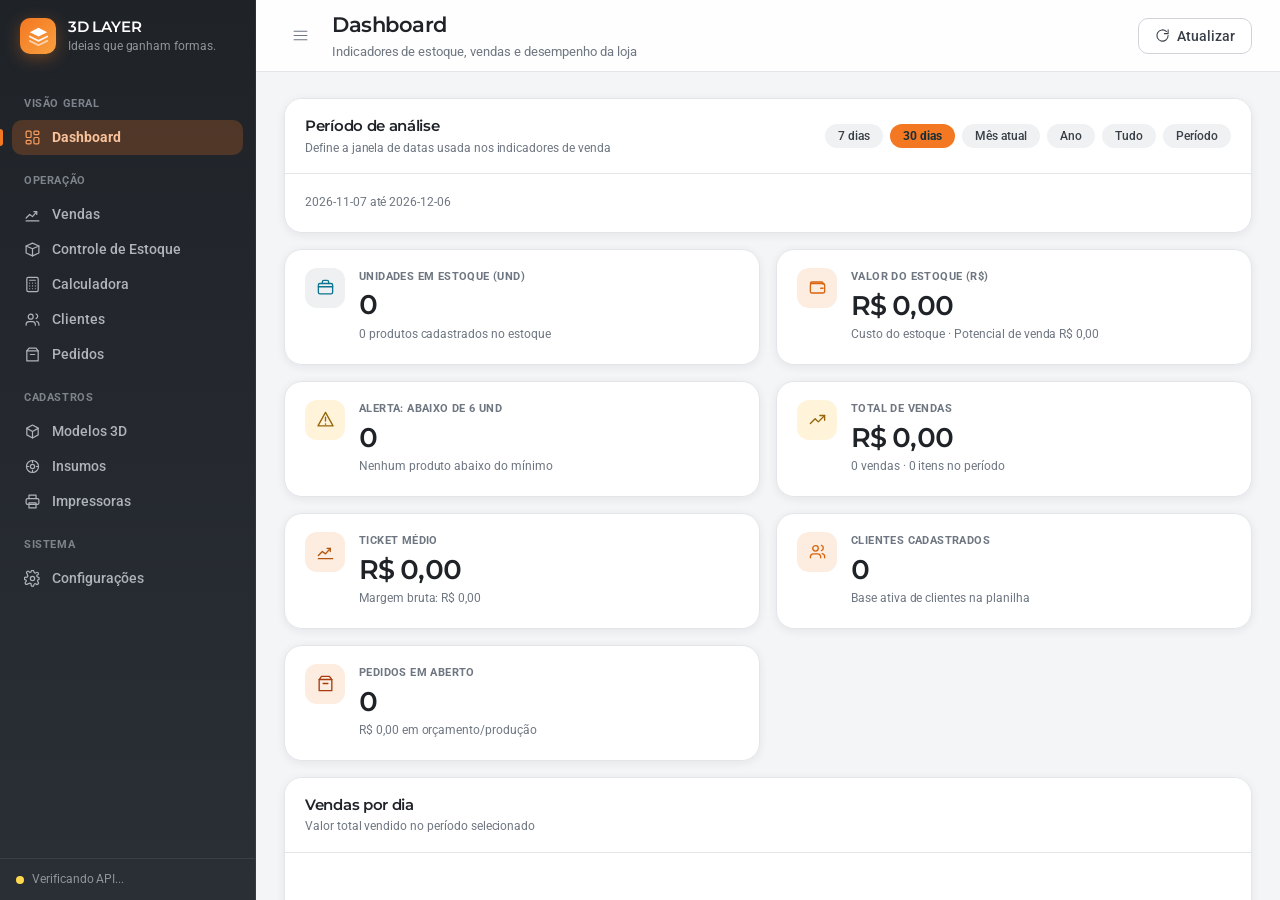
==== commit ead4a2f1: "Desativa o Vapor Type na tagline lateral" ====
--- a/docs/index.html
+++ b/docs/index.html
@@ -10,7 +10,7 @@
       content="default-src 'self'; script-src 'self' 'sha256-BkKP2XO6WOEc3kXOiLr2ZoY83hamalKjPY9xBcbXVuw='; style-src 'self' 'unsafe-inline'; font-src 'self' data: https:; img-src 'self' data: blob: https: http:; connect-src 'self' https: http:; object-src 'none'; base-uri 'none'"
     />
     <title>3D LAYER</title>
-    <script type="module" crossorigin src="./assets/index.web-CiHZfqiD.js"></script>
+    <script type="module" crossorigin src="./assets/index.web-Dzdr4JNB.js"></script>
     <link rel="stylesheet" crossorigin href="./assets/index-iNHuzvEm.css">
   </head>
   <body>
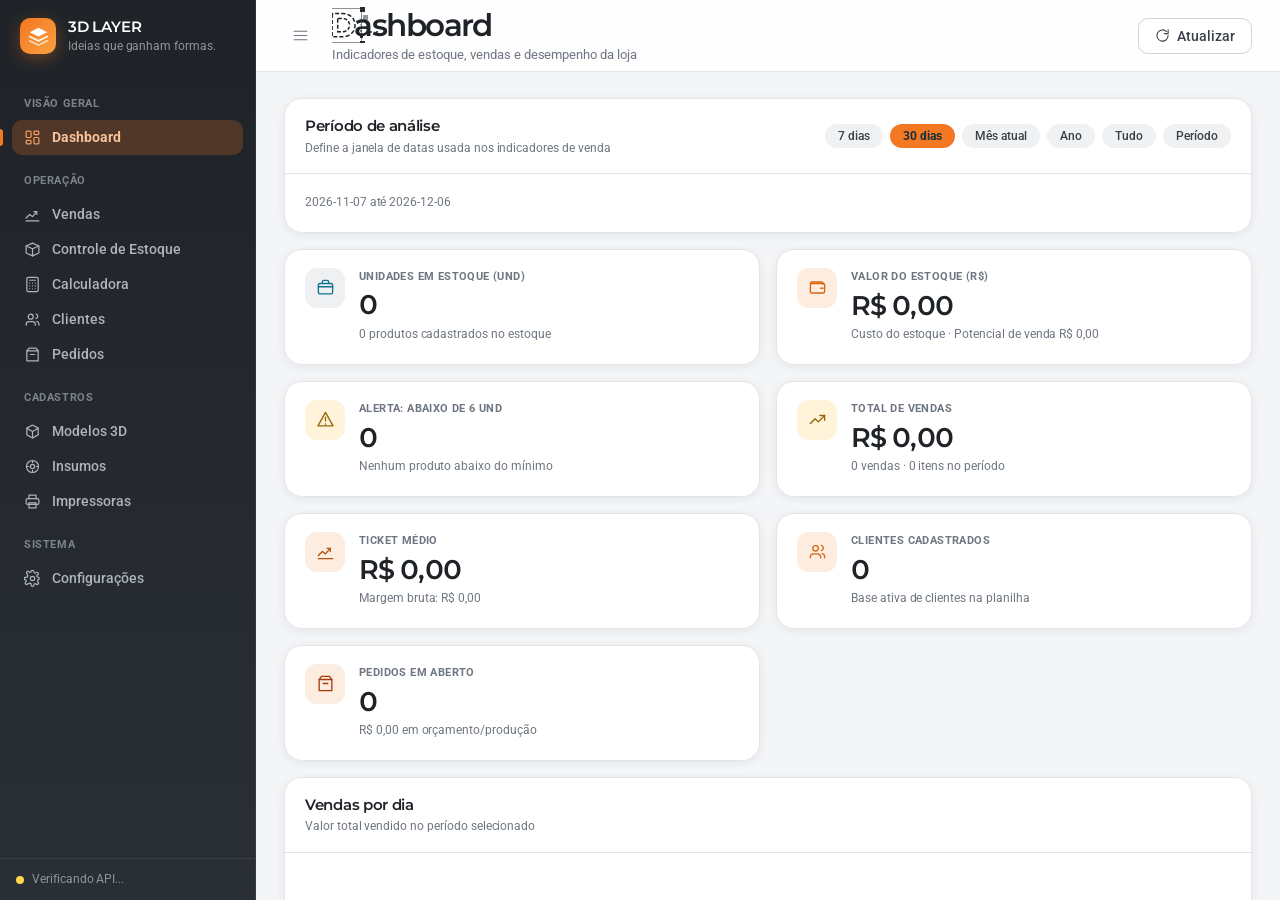
==== commit 2b811b0b: "Tech Text no h1 do topbar (substitui o Vapor Type)" ====
--- a/docs/index.html
+++ b/docs/index.html
@@ -10,8 +10,8 @@
       content="default-src 'self'; script-src 'self' 'sha256-BkKP2XO6WOEc3kXOiLr2ZoY83hamalKjPY9xBcbXVuw='; style-src 'self' 'unsafe-inline'; font-src 'self' data: https:; img-src 'self' data: blob: https: http:; connect-src 'self' https: http:; object-src 'none'; base-uri 'none'"
     />
     <title>3D LAYER</title>
-    <script type="module" crossorigin src="./assets/index.web-Dzdr4JNB.js"></script>
-    <link rel="stylesheet" crossorigin href="./assets/index-iNHuzvEm.css">
+    <script type="module" crossorigin src="./assets/index.web-CW2tnjol.js"></script>
+    <link rel="stylesheet" crossorigin href="./assets/index-BB6rpzrd.css">
   </head>
   <body>
     <div id="root"></div>
--- a/docs/assets/index-BB6rpzrd.css
+++ b/docs/assets/index-BB6rpzrd.css
@@ -0,0 +1 @@
+@font-face{font-family:Montserrat;font-style:normal;font-display:swap;font-weight:500;src:url(./montserrat-cyrillic-ext-500-normal-11xBT7e1.woff2) format("woff2"),url(./montserrat-cyrillic-ext-500-normal-DOzfAZ45.woff) format("woff");unicode-range:U+0460-052F,U+1C80-1C8A,U+20B4,U+2DE0-2DFF,U+A640-A69F,U+FE2E-FE2F}@font-face{font-family:Montserrat;font-style:normal;font-display:swap;font-weight:500;src:url(./montserrat-cyrillic-500-normal-T0SG181k.woff2) format("woff2"),url(./montserrat-cyrillic-500-normal-CyGtXmN9.woff) format("woff");unicode-range:U+0301,U+0400-045F,U+0490-0491,U+04B0-04B1,U+2116}@font-face{font-family:Montserrat;font-style:normal;font-display:swap;font-weight:500;src:url(./montserrat-vietnamese-500-normal-NT-t8RG1.woff2) format("woff2"),url(./montserrat-vietnamese-500-normal-DpeZlV_K.woff) format("woff");unicode-range:U+0102-0103,U+0110-0111,U+0128-0129,U+0168-0169,U+01A0-01A1,U+01AF-01B0,U+0300-0301,U+0303-0304,U+0308-0309,U+0323,U+0329,U+1EA0-1EF9,U+20AB}@font-face{font-family:Montserrat;font-style:normal;font-display:swap;font-weight:500;src:url(./montserrat-latin-ext-500-normal-BKtbrd6n.woff2) format("woff2"),url(./montserrat-latin-ext-500-normal-DWPqqZgs.woff) format("woff");unicode-range:U+0100-02BA,U+02BD-02C5,U+02C7-02CC,U+02CE-02D7,U+02DD-02FF,U+0304,U+0308,U+0329,U+1D00-1DBF,U+1E00-1E9F,U+1EF2-1EFF,U+2020,U+20A0-20AB,U+20AD-20C0,U+2113,U+2C60-2C7F,U+A720-A7FF}@font-face{font-family:Montserrat;font-style:normal;font-display:swap;font-weight:500;src:url(./montserrat-latin-500-normal-DRFEGfly.woff2) format("woff2"),url(./montserrat-latin-500-normal-Dok2oTci.woff) format("woff");unicode-range:U+0000-00FF,U+0131,U+0152-0153,U+02BB-02BC,U+02C6,U+02DA,U+02DC,U+0304,U+0308,U+0329,U+2000-206F,U+20AC,U+2122,U+2191,U+2193,U+2212,U+2215,U+FEFF,U+FFFD}@font-face{font-family:Montserrat;font-style:normal;font-display:swap;font-weight:600;src:url(./montserrat-cyrillic-ext-600-normal-BtBW-rpm.woff2) format("woff2"),url(./montserrat-cyrillic-ext-600-normal-wReYPmz2.woff) format("woff");unicode-range:U+0460-052F,U+1C80-1C8A,U+20B4,U+2DE0-2DFF,U+A640-A69F,U+FE2E-FE2F}@font-face{font-family:Montserrat;font-style:normal;font-display:swap;font-weight:600;src:url(./montserrat-cyrillic-600-normal-CQEPC0hM.woff2) format("woff2"),url(./montserrat-cyrillic-600-normal-DUglwBrH.woff) format("woff");unicode-range:U+0301,U+0400-045F,U+0490-0491,U+04B0-04B1,U+2116}@font-face{font-family:Montserrat;font-style:normal;font-display:swap;font-weight:600;src:url(./montserrat-vietnamese-600-normal-DKe6qT_E.woff2) format("woff2"),url(./montserrat-vietnamese-600-normal-SJ-HTWuM.woff) format("woff");unicode-range:U+0102-0103,U+0110-0111,U+0128-0129,U+0168-0169,U+01A0-01A1,U+01AF-01B0,U+0300-0301,U+0303-0304,U+0308-0309,U+0323,U+0329,U+1EA0-1EF9,U+20AB}@font-face{font-family:Montserrat;font-style:normal;font-display:swap;font-weight:600;src:url(./montserrat-latin-ext-600-normal-DSkTqI9L.woff2) format("woff2"),url(./montserrat-latin-ext-600-normal-CSDhkhgS.woff) format("woff");unicode-range:U+0100-02BA,U+02BD-02C5,U+02C7-02CC,U+02CE-02D7,U+02DD-02FF,U+0304,U+0308,U+0329,U+1D00-1DBF,U+1E00-1E9F,U+1EF2-1EFF,U+2020,U+20A0-20AB,U+20AD-20C0,U+2113,U+2C60-2C7F,U+A720-A7FF}@font-face{font-family:Montserrat;font-style:normal;font-display:swap;font-weight:600;src:url(./montserrat-latin-600-normal-UVxSCcoG.woff2) format("woff2"),url(./montserrat-latin-600-normal-CdhFl4lI.woff) format("woff");unicode-range:U+0000-00FF,U+0131,U+0152-0153,U+02BB-02BC,U+02C6,U+02DA,U+02DC,U+0304,U+0308,U+0329,U+2000-206F,U+20AC,U+2122,U+2191,U+2193,U+2212,U+2215,U+FEFF,U+FFFD}@font-face{font-family:Montserrat;font-style:normal;font-display:swap;font-weight:700;src:url(./montserrat-cyrillic-ext-700-normal-MyDreaeu.woff2) format("woff2"),url(./montserrat-cyrillic-ext-700-normal-D-Mk2xRJ.woff) format("woff");unicode-range:U+0460-052F,U+1C80-1C8A,U+20B4,U+2DE0-2DFF,U+A640-A69F,U+FE2E-FE2F}@font-face{font-family:Montserrat;font-style:normal;font-display:swap;font-weight:700;src:url(./montserrat-cyrillic-700-normal-D-Pqjtdp.woff2) format("woff2"),url(./montserrat-cyrillic-700-normal-BvLYcGP1.woff) format("woff");unicode-range:U+0301,U+0400-045F,U+0490-0491,U+04B0-04B1,U+2116}@font-face{font-family:Montserrat;font-style:normal;font-display:swap;font-weight:700;src:url(./montserrat-vietnamese-700-normal-C0x1De3p.woff2) format("woff2"),url(./montserrat-vietnamese-700-normal-DnwGT2D9.woff) format("woff");unicode-range:U+0102-0103,U+0110-0111,U+0128-0129,U+0168-0169,U+01A0-01A1,U+01AF-01B0,U+0300-0301,U+0303-0304,U+0308-0309,U+0323,U+0329,U+1EA0-1EF9,U+20AB}@font-face{font-family:Montserrat;font-style:normal;font-display:swap;font-weight:700;src:url(./montserrat-latin-ext-700-normal-BOP2Nhf0.woff2) format("woff2"),url(./montserrat-latin-ext-700-normal-DdDFr05Z.woff) format("woff");unicode-range:U+0100-02BA,U+02BD-02C5,U+02C7-02CC,U+02CE-02D7,U+02DD-02FF,U+0304,U+0308,U+0329,U+1D00-1DBF,U+1E00-1E9F,U+1EF2-1EFF,U+2020,U+20A0-20AB,U+20AD-20C0,U+2113,U+2C60-2C7F,U+A720-A7FF}@font-face{font-family:Montserrat;font-style:normal;font-display:swap;font-weight:700;src:url(./montserrat-latin-700-normal-BdjcYUrC.woff2) format("woff2"),url(./montserrat-latin-700-normal-BWkrl476.woff) format("woff");unicode-range:U+0000-00FF,U+0131,U+0152-0153,U+02BB-02BC,U+02C6,U+02DA,U+02DC,U+0304,U+0308,U+0329,U+2000-206F,U+20AC,U+2122,U+2191,U+2193,U+2212,U+2215,U+FEFF,U+FFFD}@font-face{font-family:Roboto;font-style:normal;font-display:swap;font-weight:400;src:url(./roboto-cyrillic-ext-400-normal-qHufge6k.woff2) format("woff2"),url(./roboto-cyrillic-ext-400-normal-DhDk0Xwi.woff) format("woff");unicode-range:U+0460-052F,U+1C80-1C8A,U+20B4,U+2DE0-2DFF,U+A640-A69F,U+FE2E-FE2F}@font-face{font-family:Roboto;font-style:normal;font-display:swap;font-weight:400;src:url(./roboto-cyrillic-400-normal-CBPI_iaY.woff2) format("woff2"),url(./roboto-cyrillic-400-normal-BepgbcUK.woff) format("woff");unicode-range:U+0301,U+0400-045F,U+0490-0491,U+04B0-04B1,U+2116}@font-face{font-family:Roboto;font-style:normal;font-display:swap;font-weight:400;src:url([data-uri]) format("woff2"),url([data-uri]) format("woff");unicode-range:U+1F00-1FFF}@font-face{font-family:Roboto;font-style:normal;font-display:swap;font-weight:400;src:url(./roboto-greek-400-normal-ai2Z1K3C.woff2) format("woff2"),url(./roboto-greek-400-normal-D904r64h.woff) format("woff");unicode-range:U+0370-0377,U+037A-037F,U+0384-038A,U+038C,U+038E-03A1,U+03A3-03FF}@font-face{font-family:Roboto;font-style:normal;font-display:swap;font-weight:400;src:url(./roboto-math-400-normal-BEFej5gc.woff2) format("woff2"),url(./roboto-math-400-normal-D6sS4O5l.woff) format("woff");unicode-range:U+0302-0303,U+0305,U+0307-0308,U+0310,U+0312,U+0315,U+031A,U+0326-0327,U+032C,U+032F-0330,U+0332-0333,U+0338,U+033A,U+0346,U+034D,U+0391-03A1,U+03A3-03A9,U+03B1-03C9,U+03D1,U+03D5-03D6,U+03F0-03F1,U+03F4-03F5,U+2016-2017,U+2034-2038,U+203C,U+2040,U+2043,U+2047,U+2050,U+2057,U+205F,U+2070-2071,U+2074-208E,U+2090-209C,U+20D0-20DC,U+20E1,U+20E5-20EF,U+2100-2112,U+2114-2115,U+2117-2121,U+2123-214F,U+2190,U+2192,U+2194-21AE,U+21B0-21E5,U+21F1-21F2,U+21F4-2211,U+2213-2214,U+2216-22FF,U+2308-230B,U+2310,U+2319,U+231C-2321,U+2336-237A,U+237C,U+2395,U+239B-23B7,U+23D0,U+23DC-23E1,U+2474-2475,U+25AF,U+25B3,U+25B7,U+25BD,U+25C1,U+25CA,U+25CC,U+25FB,U+266D-266F,U+27C0-27FF,U+2900-2AFF,U+2B0E-2B11,U+2B30-2B4C,U+2BFE,U+3030,U+FF5B,U+FF5D,U+1D400-1D7FF,U+1EE00-1EEFF}@font-face{font-family:Roboto;font-style:normal;font-display:swap;font-weight:400;src:url(./roboto-symbols-400-normal-CB1Ce4Gk.woff2) format("woff2"),url(./roboto-symbols-400-normal-C7tGlxgb.woff) format("woff");unicode-range:U+0001-000C,U+000E-001F,U+007F-009F,U+20DD-20E0,U+20E2-20E4,U+2150-218F,U+2190,U+2192,U+2194-2199,U+21AF,U+21E6-21F0,U+21F3,U+2218-2219,U+2299,U+22C4-22C6,U+2300-243F,U+2440-244A,U+2460-24FF,U+25A0-27BF,U+2800-28FF,U+2921-2922,U+2981,U+29BF,U+29EB,U+2B00-2BFF,U+4DC0-4DFF,U+FFF9-FFFB,U+10140-1018E,U+10190-1019C,U+101A0,U+101D0-101FD,U+102E0-102FB,U+10E60-10E7E,U+1D2C0-1D2D3,U+1D2E0-1D37F,U+1F000-1F0FF,U+1F100-1F1AD,U+1F1E6-1F1FF,U+1F30D-1F30F,U+1F315,U+1F31C,U+1F31E,U+1F320-1F32C,U+1F336,U+1F378,U+1F37D,U+1F382,U+1F393-1F39F,U+1F3A7-1F3A8,U+1F3AC-1F3AF,U+1F3C2,U+1F3C4-1F3C6,U+1F3CA-1F3CE,U+1F3D4-1F3E0,U+1F3ED,U+1F3F1-1F3F3,U+1F3F5-1F3F7,U+1F408,U+1F415,U+1F41F,U+1F426,U+1F43F,U+1F441-1F442,U+1F444,U+1F446-1F449,U+1F44C-1F44E,U+1F453,U+1F46A,U+1F47D,U+1F4A3,U+1F4B0,U+1F4B3,U+1F4B9,U+1F4BB,U+1F4BF,U+1F4C8-1F4CB,U+1F4D6,U+1F4DA,U+1F4DF,U+1F4E3-1F4E6,U+1F4EA-1F4ED,U+1F4F7,U+1F4F9-1F4FB,U+1F4FD-1F4FE,U+1F503,U+1F507-1F50B,U+1F50D,U+1F512-1F513,U+1F53E-1F54A,U+1F54F-1F5FA,U+1F610,U+1F650-1F67F,U+1F687,U+1F68D,U+1F691,U+1F694,U+1F698,U+1F6AD,U+1F6B2,U+1F6B9-1F6BA,U+1F6BC,U+1F6C6-1F6CF,U+1F6D3-1F6D7,U+1F6E0-1F6EA,U+1F6F0-1F6F3,U+1F6F7-1F6FC,U+1F700-1F7FF,U+1F800-1F80B,U+1F810-1F847,U+1F850-1F859,U+1F860-1F887,U+1F890-1F8AD,U+1F8B0-1F8BB,U+1F8C0-1F8C1,U+1F900-1F90B,U+1F93B,U+1F946,U+1F984,U+1F996,U+1F9E9,U+1FA00-1FA6F,U+1FA70-1FA7C,U+1FA80-1FA89,U+1FA8F-1FAC6,U+1FACE-1FADC,U+1FADF-1FAE9,U+1FAF0-1FAF8,U+1FB00-1FBFF}@font-face{font-family:Roboto;font-style:normal;font-display:swap;font-weight:400;src:url(./roboto-vietnamese-400-normal-D2PTxGxD.woff2) format("woff2"),url(./roboto-vietnamese-400-normal-Bf76hAzZ.woff) format("woff");unicode-range:U+0102-0103,U+0110-0111,U+0128-0129,U+0168-0169,U+01A0-01A1,U+01AF-01B0,U+0300-0301,U+0303-0304,U+0308-0309,U+0323,U+0329,U+1EA0-1EF9,U+20AB}@font-face{font-family:Roboto;font-style:normal;font-display:swap;font-weight:400;src:url(./roboto-latin-ext-400-normal-C3tdtHj3.woff2) format("woff2"),url(./roboto-latin-ext-400-normal-CIveymTr.woff) format("woff");unicode-range:U+0100-02BA,U+02BD-02C5,U+02C7-02CC,U+02CE-02D7,U+02DD-02FF,U+0304,U+0308,U+0329,U+1D00-1DBF,U+1E00-1E9F,U+1EF2-1EFF,U+2020,U+20A0-20AB,U+20AD-20C0,U+2113,U+2C60-2C7F,U+A720-A7FF}@font-face{font-family:Roboto;font-style:normal;font-display:swap;font-weight:400;src:url(./roboto-latin-400-normal-BqEyEoaF.woff2) format("woff2"),url(./roboto-latin-400-normal-D27F5sTu.woff) format("woff");unicode-range:U+0000-00FF,U+0131,U+0152-0153,U+02BB-02BC,U+02C6,U+02DA,U+02DC,U+0304,U+0308,U+0329,U+2000-206F,U+20AC,U+2122,U+2191,U+2193,U+2212,U+2215,U+FEFF,U+FFFD}@font-face{font-family:Roboto;font-style:normal;font-display:swap;font-weight:500;src:url(./roboto-cyrillic-ext-500-normal-BWC_xYeb.woff2) format("woff2"),url(./roboto-cyrillic-ext-500-normal-SCgicl0l.woff) format("woff");unicode-range:U+0460-052F,U+1C80-1C8A,U+20B4,U+2DE0-2DFF,U+A640-A69F,U+FE2E-FE2F}@font-face{font-family:Roboto;font-style:normal;font-display:swap;font-weight:500;src:url(./roboto-cyrillic-500-normal-CLao9AfR.woff2) format("woff2"),url(./roboto-cyrillic-500-normal-C8ZOEKN4.woff) format("woff");unicode-range:U+0301,U+0400-045F,U+0490-0491,U+04B0-04B1,U+2116}@font-face{font-family:Roboto;font-style:normal;font-display:swap;font-weight:500;src:url([data-uri]) format("woff2"),url([data-uri]) format("woff");unicode-range:U+1F00-1FFF}@font-face{font-family:Roboto;font-style:normal;font-display:swap;font-weight:500;src:url(./roboto-greek-500-normal-C9AnhcmC.woff2) format("woff2"),url(./roboto-greek-500-normal-XBIQOowA.woff) format("woff");unicode-range:U+0370-0377,U+037A-037F,U+0384-038A,U+038C,U+038E-03A1,U+03A3-03FF}@font-face{font-family:Roboto;font-style:normal;font-display:swap;font-weight:500;src:url(./roboto-math-500-normal-C4NU9gLX.woff2) format("woff2"),url(./roboto-math-500-normal-BNGXE_xU.woff) format("woff");unicode-range:U+0302-0303,U+0305,U+0307-0308,U+0310,U+0312,U+0315,U+031A,U+0326-0327,U+032C,U+032F-0330,U+0332-0333,U+0338,U+033A,U+0346,U+034D,U+0391-03A1,U+03A3-03A9,U+03B1-03C9,U+03D1,U+03D5-03D6,U+03F0-03F1,U+03F4-03F5,U+2016-2017,U+2034-2038,U+203C,U+2040,U+2043,U+2047,U+2050,U+2057,U+205F,U+2070-2071,U+2074-208E,U+2090-209C,U+20D0-20DC,U+20E1,U+20E5-20EF,U+2100-2112,U+2114-2115,U+2117-2121,U+2123-214F,U+2190,U+2192,U+2194-21AE,U+21B0-21E5,U+21F1-21F2,U+21F4-2211,U+2213-2214,U+2216-22FF,U+2308-230B,U+2310,U+2319,U+231C-2321,U+2336-237A,U+237C,U+2395,U+239B-23B7,U+23D0,U+23DC-23E1,U+2474-2475,U+25AF,U+25B3,U+25B7,U+25BD,U+25C1,U+25CA,U+25CC,U+25FB,U+266D-266F,U+27C0-27FF,U+2900-2AFF,U+2B0E-2B11,U+2B30-2B4C,U+2BFE,U+3030,U+FF5B,U+FF5D,U+1D400-1D7FF,U+1EE00-1EEFF}@font-face{font-family:Roboto;font-style:normal;font-display:swap;font-weight:500;src:url(./roboto-symbols-500-normal-B_CZKVJS.woff2) format("woff2"),url(./roboto-symbols-500-normal-DFnofPUt.woff) format("woff");unicode-range:U+0001-000C,U+000E-001F,U+007F-009F,U+20DD-20E0,U+20E2-20E4,U+2150-218F,U+2190,U+2192,U+2194-2199,U+21AF,U+21E6-21F0,U+21F3,U+2218-2219,U+2299,U+22C4-22C6,U+2300-243F,U+2440-244A,U+2460-24FF,U+25A0-27BF,U+2800-28FF,U+2921-2922,U+2981,U+29BF,U+29EB,U+2B00-2BFF,U+4DC0-4DFF,U+FFF9-FFFB,U+10140-1018E,U+10190-1019C,U+101A0,U+101D0-101FD,U+102E0-102FB,U+10E60-10E7E,U+1D2C0-1D2D3,U+1D2E0-1D37F,U+1F000-1F0FF,U+1F100-1F1AD,U+1F1E6-1F1FF,U+1F30D-1F30F,U+1F315,U+1F31C,U+1F31E,U+1F320-1F32C,U+1F336,U+1F378,U+1F37D,U+1F382,U+1F393-1F39F,U+1F3A7-1F3A8,U+1F3AC-1F3AF,U+1F3C2,U+1F3C4-1F3C6,U+1F3CA-1F3CE,U+1F3D4-1F3E0,U+1F3ED,U+1F3F1-1F3F3,U+1F3F5-1F3F7,U+1F408,U+1F415,U+1F41F,U+1F426,U+1F43F,U+1F441-1F442,U+1F444,U+1F446-1F449,U+1F44C-1F44E,U+1F453,U+1F46A,U+1F47D,U+1F4A3,U+1F4B0,U+1F4B3,U+1F4B9,U+1F4BB,U+1F4BF,U+1F4C8-1F4CB,U+1F4D6,U+1F4DA,U+1F4DF,U+1F4E3-1F4E6,U+1F4EA-1F4ED,U+1F4F7,U+1F4F9-1F4FB,U+1F4FD-1F4FE,U+1F503,U+1F507-1F50B,U+1F50D,U+1F512-1F513,U+1F53E-1F54A,U+1F54F-1F5FA,U+1F610,U+1F650-1F67F,U+1F687,U+1F68D,U+1F691,U+1F694,U+1F698,U+1F6AD,U+1F6B2,U+1F6B9-1F6BA,U+1F6BC,U+1F6C6-1F6CF,U+1F6D3-1F6D7,U+1F6E0-1F6EA,U+1F6F0-1F6F3,U+1F6F7-1F6FC,U+1F700-1F7FF,U+1F800-1F80B,U+1F810-1F847,U+1F850-1F859,U+1F860-1F887,U+1F890-1F8AD,U+1F8B0-1F8BB,U+1F8C0-1F8C1,U+1F900-1F90B,U+1F93B,U+1F946,U+1F984,U+1F996,U+1F9E9,U+1FA00-1FA6F,U+1FA70-1FA7C,U+1FA80-1FA89,U+1FA8F-1FAC6,U+1FACE-1FADC,U+1FADF-1FAE9,U+1FAF0-1FAF8,U+1FB00-1FBFF}@font-face{font-family:Roboto;font-style:normal;font-display:swap;font-weight:500;src:url(./roboto-vietnamese-500-normal-B3ncpOoB.woff2) format("woff2"),url(./roboto-vietnamese-500-normal-BgoYVz-9.woff) format("woff");unicode-range:U+0102-0103,U+0110-0111,U+0128-0129,U+0168-0169,U+01A0-01A1,U+01AF-01B0,U+0300-0301,U+0303-0304,U+0308-0309,U+0323,U+0329,U+1EA0-1EF9,U+20AB}@font-face{font-family:Roboto;font-style:normal;font-display:swap;font-weight:500;src:url(./roboto-latin-ext-500-normal-pMCM9Ixg.woff2) format("woff2"),url(./roboto-latin-ext-500-normal-C1cK9xmS.woff) format("woff");unicode-range:U+0100-02BA,U+02BD-02C5,U+02C7-02CC,U+02CE-02D7,U+02DD-02FF,U+0304,U+0308,U+0329,U+1D00-1DBF,U+1E00-1E9F,U+1EF2-1EFF,U+2020,U+20A0-20AB,U+20AD-20C0,U+2113,U+2C60-2C7F,U+A720-A7FF}@font-face{font-family:Roboto;font-style:normal;font-display:swap;font-weight:500;src:url(./roboto-latin-500-normal-7RbcRiD8.woff2) format("woff2"),url(./roboto-latin-500-normal-fsTFPL3E.woff) format("woff");unicode-range:U+0000-00FF,U+0131,U+0152-0153,U+02BB-02BC,U+02C6,U+02DA,U+02DC,U+0304,U+0308,U+0329,U+2000-206F,U+20AC,U+2122,U+2191,U+2193,U+2212,U+2215,U+FEFF,U+FFFD}@font-face{font-family:Roboto;font-style:normal;font-display:swap;font-weight:700;src:url(./roboto-cyrillic-ext-700-normal-DmFxo5wj.woff2) format("woff2"),url(./roboto-cyrillic-ext-700-normal-BWOtdzfy.woff) format("woff");unicode-range:U+0460-052F,U+1C80-1C8A,U+20B4,U+2DE0-2DFF,U+A640-A69F,U+FE2E-FE2F}@font-face{font-family:Roboto;font-style:normal;font-display:swap;font-weight:700;src:url(./roboto-cyrillic-700-normal-C2o7G-SM.woff2) format("woff2"),url(./roboto-cyrillic-700-normal-D8g9KsRf.woff) format("woff");unicode-range:U+0301,U+0400-045F,U+0490-0491,U+04B0-04B1,U+2116}@font-face{font-family:Roboto;font-style:normal;font-display:swap;font-weight:700;src:url([data-uri]) format("woff2"),url([data-uri]) format("woff");unicode-range:U+1F00-1FFF}@font-face{font-family:Roboto;font-style:normal;font-display:swap;font-weight:700;src:url(./roboto-greek-700-normal-0aHWxGLu.woff2) format("woff2"),url(./roboto-greek-700-normal-xQsEWSIA.woff) format("woff");unicode-range:U+0370-0377,U+037A-037F,U+0384-038A,U+038C,U+038E-03A1,U+03A3-03FF}@font-face{font-family:Roboto;font-style:normal;font-display:swap;font-weight:700;src:url(./roboto-math-700-normal-B8YqGHVc.woff2) format("woff2"),url(./roboto-math-700-normal-DbhUef31.woff) format("woff");unicode-range:U+0302-0303,U+0305,U+0307-0308,U+0310,U+0312,U+0315,U+031A,U+0326-0327,U+032C,U+032F-0330,U+0332-0333,U+0338,U+033A,U+0346,U+034D,U+0391-03A1,U+03A3-03A9,U+03B1-03C9,U+03D1,U+03D5-03D6,U+03F0-03F1,U+03F4-03F5,U+2016-2017,U+2034-2038,U+203C,U+2040,U+2043,U+2047,U+2050,U+2057,U+205F,U+2070-2071,U+2074-208E,U+2090-209C,U+20D0-20DC,U+20E1,U+20E5-20EF,U+2100-2112,U+2114-2115,U+2117-2121,U+2123-214F,U+2190,U+2192,U+2194-21AE,U+21B0-21E5,U+21F1-21F2,U+21F4-2211,U+2213-2214,U+2216-22FF,U+2308-230B,U+2310,U+2319,U+231C-2321,U+2336-237A,U+237C,U+2395,U+239B-23B7,U+23D0,U+23DC-23E1,U+2474-2475,U+25AF,U+25B3,U+25B7,U+25BD,U+25C1,U+25CA,U+25CC,U+25FB,U+266D-266F,U+27C0-27FF,U+2900-2AFF,U+2B0E-2B11,U+2B30-2B4C,U+2BFE,U+3030,U+FF5B,U+FF5D,U+1D400-1D7FF,U+1EE00-1EEFF}@font-face{font-family:Roboto;font-style:normal;font-display:swap;font-weight:700;src:url(./roboto-symbols-700-normal-BiFDindJ.woff2) format("woff2"),url(./roboto-symbols-700-normal-C59U6HqI.woff) format("woff");unicode-range:U+0001-000C,U+000E-001F,U+007F-009F,U+20DD-20E0,U+20E2-20E4,U+2150-218F,U+2190,U+2192,U+2194-2199,U+21AF,U+21E6-21F0,U+21F3,U+2218-2219,U+2299,U+22C4-22C6,U+2300-243F,U+2440-244A,U+2460-24FF,U+25A0-27BF,U+2800-28FF,U+2921-2922,U+2981,U+29BF,U+29EB,U+2B00-2BFF,U+4DC0-4DFF,U+FFF9-FFFB,U+10140-1018E,U+10190-1019C,U+101A0,U+101D0-101FD,U+102E0-102FB,U+10E60-10E7E,U+1D2C0-1D2D3,U+1D2E0-1D37F,U+1F000-1F0FF,U+1F100-1F1AD,U+1F1E6-1F1FF,U+1F30D-1F30F,U+1F315,U+1F31C,U+1F31E,U+1F320-1F32C,U+1F336,U+1F378,U+1F37D,U+1F382,U+1F393-1F39F,U+1F3A7-1F3A8,U+1F3AC-1F3AF,U+1F3C2,U+1F3C4-1F3C6,U+1F3CA-1F3CE,U+1F3D4-1F3E0,U+1F3ED,U+1F3F1-1F3F3,U+1F3F5-1F3F7,U+1F408,U+1F415,U+1F41F,U+1F426,U+1F43F,U+1F441-1F442,U+1F444,U+1F446-1F449,U+1F44C-1F44E,U+1F453,U+1F46A,U+1F47D,U+1F4A3,U+1F4B0,U+1F4B3,U+1F4B9,U+1F4BB,U+1F4BF,U+1F4C8-1F4CB,U+1F4D6,U+1F4DA,U+1F4DF,U+1F4E3-1F4E6,U+1F4EA-1F4ED,U+1F4F7,U+1F4F9-1F4FB,U+1F4FD-1F4FE,U+1F503,U+1F507-1F50B,U+1F50D,U+1F512-1F513,U+1F53E-1F54A,U+1F54F-1F5FA,U+1F610,U+1F650-1F67F,U+1F687,U+1F68D,U+1F691,U+1F694,U+1F698,U+1F6AD,U+1F6B2,U+1F6B9-1F6BA,U+1F6BC,U+1F6C6-1F6CF,U+1F6D3-1F6D7,U+1F6E0-1F6EA,U+1F6F0-1F6F3,U+1F6F7-1F6FC,U+1F700-1F7FF,U+1F800-1F80B,U+1F810-1F847,U+1F850-1F859,U+1F860-1F887,U+1F890-1F8AD,U+1F8B0-1F8BB,U+1F8C0-1F8C1,U+1F900-1F90B,U+1F93B,U+1F946,U+1F984,U+1F996,U+1F9E9,U+1FA00-1FA6F,U+1FA70-1FA7C,U+1FA80-1FA89,U+1FA8F-1FAC6,U+1FACE-1FADC,U+1FADF-1FAE9,U+1FAF0-1FAF8,U+1FB00-1FBFF}@font-face{font-family:Roboto;font-style:normal;font-display:swap;font-weight:700;src:url(./roboto-vietnamese-700-normal-BEVeWqJt.woff2) format("woff2"),url(./roboto-vietnamese-700-normal-kpkdMgbf.woff) format("woff");unicode-range:U+0102-0103,U+0110-0111,U+0128-0129,U+0168-0169,U+01A0-01A1,U+01AF-01B0,U+0300-0301,U+0303-0304,U+0308-0309,U+0323,U+0329,U+1EA0-1EF9,U+20AB}@font-face{font-family:Roboto;font-style:normal;font-display:swap;font-weight:700;src:url(./roboto-latin-ext-700-normal-DSBUz0N1.woff2) format("woff2"),url(./roboto-latin-ext-700-normal-BDePAh3g.woff) format("woff");unicode-range:U+0100-02BA,U+02BD-02C5,U+02C7-02CC,U+02CE-02D7,U+02DD-02FF,U+0304,U+0308,U+0329,U+1D00-1DBF,U+1E00-1E9F,U+1EF2-1EFF,U+2020,U+20A0-20AB,U+20AD-20C0,U+2113,U+2C60-2C7F,U+A720-A7FF}@font-face{font-family:Roboto;font-style:normal;font-display:swap;font-weight:700;src:url(./roboto-latin-700-normal-BZpUvMxY.woff2) format("woff2"),url(./roboto-latin-700-normal-YuyVweIx.woff) format("woff");unicode-range:U+0000-00FF,U+0131,U+0152-0153,U+02BB-02BC,U+02C6,U+02DA,U+02DC,U+0304,U+0308,U+0329,U+2000-206F,U+20AC,U+2122,U+2191,U+2193,U+2212,U+2215,U+FEFF,U+FFFD}:root{--bg-app: #f4f5f7;--surface: #ffffff;--surface-alt: #f7f8fa;--surface-raised: #ffffff;--border: #e3e5e9;--border-strong: #d0d3d9;--nav-bg: #1f2328;--nav-bg-soft: #2a2f36;--nav-text: #aeb4ba;--nav-text-active: #ffffff;--nav-hover: rgba(255, 255, 255, .07);--nav-active: rgba(244, 119, 33, .22);--brand-100: #fdece0;--brand-200: #fbdbc6;--brand-300: #f9c29b;--brand-400: #f79e60;--brand-500: #f47721;--brand-600: #d9660f;--brand-700: #b3550c;--brand-soft: #fdece0;--grad-brand: linear-gradient(135deg, #f47721 0%, #f9a03f 100%);--grad-splash: linear-gradient(135deg, #1f2328 0%, #2a2f36 55%, #f47721 100%);--grad-teal: linear-gradient(180deg, #f79e60 0%, #f9c29b 55%, #fdece0 100%);--yellow: #ffb020;--yellow-soft: #fff3d9;--yellow-ink: #96660a;--coral: #e2571e;--coral-soft: #fdece0;--coral-ink: #a83c0e;--navy: #1f2328;--navy-soft: #eef0f2;--text: #1f2328;--text-soft: #3a4048;--text-muted: #6e7681;--text-inverse: #ffffff;--ok: #1e8a81;--ok-soft: #e3f7f4;--warn: #a97a00;--warn-soft: #fff5d6;--danger: #c2401c;--danger-soft: #ffede7;--info: #0e7490;--info-soft: #cffafe;--neutral-soft: #f0f1f3;--font: "Roboto", -apple-system, BlinkMacSystemFont, "Segoe UI", system-ui, "Helvetica Neue", Arial, sans-serif;--font-title: "Montserrat", "Roboto", -apple-system, "Segoe UI", system-ui, Arial, sans-serif;--font-mono: "SF Mono", "Cascadia Mono", "Consolas", "SFMono-Regular", monospace;--r-sm: 8px;--r-md: 12px;--r-lg: 18px;--r-xl: 24px;--r-pill: 980px;--shadow-xs: 0 1px 2px rgba(31, 35, 40, .05);--shadow-sm: 0 2px 10px rgba(31, 35, 40, .07);--shadow-md: 0 10px 30px rgba(31, 35, 40, .11);--shadow-lg: 0 28px 70px rgba(31, 35, 40, .22);--nav-w: 256px;--topbar-h: 72px;--pg-dur: .25s;--pg-dist: 8px;--pg-blur: 3px;--pg-ease: cubic-bezier(.22, 1, .36, 1);--p9-dur: .6s;--p9-exit-dur: 155ms;--p9-enter-delay: 50ms;--p9-stagger: 40ms;--p9-distance: .52em;--p9-exit-distance: .52em;--p9-blur: max(.067em, .171em - 2.1px);--p9-lift: .125em;--p9-start-scale: .7;--p9-peak: 1.03;--p26-step-dur: .13s;--p26-spins: 0;--p26-cell: 1.2em;--p26-stagger: 90ms;--p26-ease: cubic-bezier(.35, -.02, .43, 1);--p26-side-scale: .7;--p26-side-offset: .52em;--p26-side-blur: max(.067em, .171em - 2.1px);--p26-side-opacity: .17;--p26-center-scale: .9;--p26-center-blur: .042em;--p26-antic-dur: .1s;--p26-antic-scale: .94;--p26-antic-lift: .125em;--p26-land-dur: .74s;--p26-land-peak: 1.03;--p4-dur: .3s;--p4-ease: cubic-bezier(.22, 1, .36, 1)}.tema-colorido{--bg-app: #f0f4ff;--surface: #ffffff;--surface-alt: #eef2ff;--surface-raised: #f5f7ff;--border: #d8dcf7;--border-strong: #c2c6e8;--nav-bg: #4338ca;--nav-bg-soft: #312e81;--nav-text: #c7d2fe;--nav-text-active: #ffffff;--nav-hover: rgba(255, 255, 255, .1);--nav-active: rgba(255, 255, 255, .15);--brand-100: #fce7f3;--brand-200: #fbcfe8;--brand-300: #f9a8d4;--brand-400: #f472b6;--brand-500: #ec4899;--brand-600: #db2777;--brand-700: #be185d;--brand-soft: #fdf2f8;--grad-brand: linear-gradient(135deg, #ec4899 0%, #8b5cf6 100%);--grad-splash: linear-gradient(135deg, #ec4899 0%, #8b5cf6 45%, #06b6d4 100%);--grad-teal: linear-gradient(180deg, #fbcfe8 0%, #f9a8d4 55%, #fce7f3 100%);--yellow: #fbbf24;--yellow-soft: #fef3c7;--yellow-ink: #713f12;--coral: #f472b6;--coral-soft: #fdf2f8;--coral-ink: #9d174d;--navy: #4338ca;--navy-soft: #ede9fe;--text: #1e1b4b;--text-soft: #4338ca;--text-muted: #6366f1;--text-inverse: #ffffff;--ok: #10b981;--ok-soft: #d1fae5;--warn: #f59e0b;--warn-soft: #fef3c7;--danger: #ef4444;--danger-soft: #fee2e2;--info: #06b6d4;--info-soft: #cffafe;--neutral-soft: #ede9fe;--shadow-xs: 0 1px 2px rgba(67, 56, 202, .05);--shadow-sm: 0 2px 10px rgba(67, 56, 202, .08);--shadow-md: 0 10px 30px rgba(67, 56, 202, .12);--shadow-lg: 0 28px 70px rgba(67, 56, 202, .18)}.tema-natureza{--bg-app: #f0f7f4;--surface: #ffffff;--surface-alt: #e8f2ee;--surface-raised: #f0f7f4;--border: #d4e5e0;--border-strong: #bcd4cf;--nav-bg: #0e1a16;--nav-bg-soft: #1e2f2b;--nav-text: #a8c9bf;--nav-text-active: #ffffff;--nav-hover: rgba(255, 255, 255, .08);--nav-active: rgba(30, 111, 99, .2);--brand-100: #e8f2ee;--brand-200: #c9e3dc;--brand-300: #aad4cb;--brand-400: #8bc5b8;--brand-500: #1e6f63;--brand-600: #155a4f;--brand-700: #0e443b;--brand-soft: #f0f7f4;--grad-brand: linear-gradient(135deg, #1e6f63 0%, #6fe3cf 100%);--grad-splash: linear-gradient(135deg, #1e6f63 0%, #6fe3cf 45%, #f3b33d 100%);--grad-teal: linear-gradient(180deg, #e8f2ee 0%, #c9e3dc 55%, #e8f2ee 100%);--yellow: #f3b33d;--yellow-soft: #fdeeca;--yellow-ink: #8a6e1c;--coral: #6fe3cf;--coral-soft: #e3f9f4;--coral-ink: #3aa58d;--navy: #0e1a16;--navy-soft: #f0f7f4;--text: #0e1a16;--text-soft: #1e6f63;--text-muted: #3d7a6f;--text-inverse: #ffffff;--ok: #1e6f63;--ok-soft: #d1eadf;--warn: #f3b33d;--warn-soft: #fdeeca;--danger: #ef4444;--danger-soft: #fee2e2;--info: #6fe3cf;--info-soft: #e3f9f4;--neutral-soft: #e8f2ee;--shadow-xs: 0 1px 2px rgba(14, 26, 22, .05);--shadow-sm: 0 2px 10px rgba(14, 26, 22, .08);--shadow-md: 0 10px 30px rgba(14, 26, 22, .12);--shadow-lg: 0 28px 70px rgba(14, 26, 22, .18)}*{box-sizing:border-box}html,body,#root{height:100%;margin:0}body{font-family:var(--font);font-size:14px;line-height:1.45;color:var(--text);background:var(--bg-app);-webkit-font-smoothing:antialiased;-moz-osx-font-smoothing:grayscale;overflow:hidden;letter-spacing:-.003em}h1,h2,h3,.nav-brand-text strong,.kpi-value,.topbar h1{font-family:var(--font-title)}button,input,select,textarea{font-family:inherit;font-size:inherit;color:inherit}::-webkit-scrollbar{width:10px;height:10px}::-webkit-scrollbar-track{background:transparent}::-webkit-scrollbar-thumb{background:#c9ced5;border-radius:var(--r-pill);border:3px solid transparent;background-clip:content-box}::-webkit-scrollbar-thumb:hover{background:#aeb4ba;background-clip:content-box}.app{display:grid;grid-template-columns:var(--nav-w) 1fr;height:100vh;height:100dvh}.app.collapsed{--nav-w: 76px}.nav{background:var(--nav-bg);background-image:linear-gradient(180deg,#1f2328,#2a2f36);color:var(--nav-text);display:flex;flex-direction:column;min-width:0;border-right:1px solid rgba(255,255,255,.06)}.nav-brand{display:flex;align-items:center;gap:12px;height:var(--topbar-h);padding:0 20px;flex:0 0 auto}.nav-logo{width:36px;height:36px;flex:0 0 auto;border-radius:10px;background:var(--grad-brand);display:grid;place-items:center;color:#fff;box-shadow:0 4px 16px #f4772159}.nav-brand-text{min-width:0}.nav-brand-text strong{display:block;color:#fff;font-size:14.5px;font-weight:600;letter-spacing:-.2px;white-space:nowrap}.nav-brand-text span{display:block;font-size:11.5px;color:#8f959b;white-space:nowrap}.nav-scroll{flex:1 1 auto;overflow-y:auto;overflow-x:hidden;padding:6px 12px 20px}.nav-group-title{font-size:11px;letter-spacing:.6px;text-transform:uppercase;color:#7d838a;padding:18px 12px 8px;font-weight:600}.nav-item{display:flex;align-items:center;gap:11px;width:100%;padding:9px 12px;border:0;border-radius:10px;background:transparent;color:var(--nav-text);font-size:13.5px;font-weight:500;cursor:pointer;text-align:left;position:relative;transition:background .16s ease,color .16s ease;white-space:nowrap}.nav-item:hover{background:var(--nav-hover);color:#fff}.nav-item.active{background:var(--nav-active);color:var(--brand-300);font-weight:600}.nav-item.active svg{color:var(--brand-400)}.nav-item.active:before{content:"";position:absolute;left:-12px;top:9px;bottom:9px;width:3px;border-radius:0 3px 3px 0;background:var(--brand-500)}.nav-item .nav-badge{margin-left:auto;background:#f4772138;color:#f9c29b;border-radius:var(--r-pill);font-size:10.5px;font-weight:700;padding:1px 7px}.nav-foot{flex:0 0 auto;border-top:1px solid rgba(255,255,255,.08);padding:12px 16px}.nav-status{display:flex;align-items:center;gap:8px;font-size:11.5px;color:#8f959b}.nav-status .dot{width:8px;height:8px;border-radius:50%;background:#7d838a;flex:0 0 auto}.nav-status.online .dot{background:#10b981;box-shadow:0 0 0 3px #10b98140}.nav-status.offline .dot{background:#ef4444;box-shadow:0 0 0 3px #ef444440}.nav-status.checking .dot{background:#ffd84d;animation:pulse 1.1s infinite}@keyframes pulse{0%,to{opacity:1}50%{opacity:.35}}.app.collapsed .nav-brand-text,.app.collapsed .nav-item span:not(.nav-badge),.app.collapsed .nav-group-title,.app.collapsed .nav-status span,.app.collapsed .nav-foot .nav-status-text{display:none}.app.collapsed .nav-item{justify-content:center;padding:10px 0}.app.collapsed .nav-brand{justify-content:center;padding:0}.main{display:flex;flex-direction:column;min-width:0;min-height:0;background:var(--bg-app)}.topbar{height:var(--topbar-h);flex:0 0 auto;background:#ffffffdb;-webkit-backdrop-filter:saturate(180%) blur(18px);backdrop-filter:saturate(180%) blur(18px);border-bottom:1px solid var(--border);display:flex;align-items:center;gap:16px;padding:0 28px;z-index:5}.topbar-titles{min-width:0}.topbar h1{margin:0;font-size:21px;font-weight:600;letter-spacing:-.5px;white-space:nowrap;overflow:hidden;text-overflow:ellipsis}.topbar p{margin:3px 0 0;font-size:12.5px;color:var(--text-muted);white-space:nowrap;overflow:hidden;text-overflow:ellipsis}.topbar-actions{margin-left:auto;display:flex;align-items:center;gap:10px;flex:0 0 auto}.content{flex:1 1 auto;overflow-y:auto;overflow-x:hidden;padding:26px 28px 44px;min-height:0}.content-inner{position:relative;max-width:1560px;margin:0 auto}.content-inner.transicionando .pagina-sai{position:absolute;inset:0 auto auto 0;width:100%;pointer-events:none;z-index:0}.content-inner.transicionando .pagina-entra{position:relative;z-index:1}.pagina-entra{animation:pagina-entra var(--pg-dur) var(--pg-ease) both}.pagina-sai{animation:pagina-sai var(--pg-dur) var(--pg-ease) both}.content-inner.transicionando .pagina-entra,.content-inner.transicionando .pagina-sai{will-change:opacity,transform,filter}.content-inner.dir-fwd .pagina-entra{--pg-from: var(--pg-dist)}.content-inner.dir-fwd .pagina-sai{--pg-to: calc(var(--pg-dist) * -1)}.content-inner.dir-back .pagina-entra{--pg-from: calc(var(--pg-dist) * -1)}.content-inner.dir-back .pagina-sai{--pg-to: var(--pg-dist)}@keyframes pagina-entra{0%{opacity:0;transform:translate(var(--pg-from, var(--pg-dist)));filter:blur(var(--pg-blur))}to{opacity:1;transform:translate(0);filter:blur(0)}}@keyframes pagina-sai{0%{opacity:1;transform:translate(0);filter:blur(0)}to{opacity:0;transform:translate(var(--pg-to, calc(var(--pg-dist) * -1)));filter:blur(var(--pg-blur))}}@media(prefers-reduced-motion:reduce){.pagina-entra,.pagina-sai{animation:none}}.grid{display:grid;gap:16px}.grid.cols-4{grid-template-columns:repeat(4,minmax(0,1fr))}.grid.cols-3{grid-template-columns:repeat(3,minmax(0,1fr))}.grid.cols-2{grid-template-columns:repeat(2,minmax(0,1fr))}.grid.kpi-grid{grid-template-columns:repeat(auto-fit,minmax(240px,1fr))}.grid.kpi-grid.kpi-3{grid-template-columns:repeat(3,minmax(0,1fr))}.grid.kpi-grid.kpi-4{grid-template-columns:repeat(4,minmax(0,1fr))}.grid.split-2-1{grid-template-columns:minmax(0,2fr) minmax(0,1fr)}.grid.split-1-2{grid-template-columns:minmax(0,1fr) minmax(0,2fr)}.stack{display:flex;flex-direction:column;gap:16px}.row{display:flex;align-items:center;gap:10px;flex-wrap:wrap}.row.end{justify-content:flex-end}.row.between{justify-content:space-between}.row.grow{flex:1 1 auto}@media(max-width:1280px){.grid.cols-4{grid-template-columns:repeat(2,minmax(0,1fr))}.grid.split-2-1,.grid.split-1-2,.grid.cols-3{grid-template-columns:minmax(0,1fr)}.grid.kpi-grid.kpi-3,.grid.kpi-grid.kpi-4{grid-template-columns:repeat(2,minmax(0,1fr))}}.card{background:var(--surface);border:1px solid var(--border);border-radius:var(--r-lg);box-shadow:var(--shadow-sm);overflow:hidden}.card-head{display:flex;align-items:center;gap:12px;padding:16px 20px;border-bottom:1px solid var(--border);background:var(--surface)}.card-head h2{margin:0;font-size:15px;font-weight:600;letter-spacing:-.3px}.card-head p{margin:3px 0 0;font-size:12px;color:var(--text-muted)}.card-head .spacer{margin-left:auto}.card-body{padding:20px}.card-body.tight{padding:0}.card-foot{padding:12px 20px;border-top:1px solid var(--border);background:var(--surface-alt);display:flex;align-items:center;gap:10px}.kpi{background:var(--surface);border:1px solid var(--border);border-radius:var(--r-lg);padding:18px 20px;box-shadow:var(--shadow-sm);display:flex;gap:14px;align-items:flex-start;min-width:0;width:100%;height:116px;overflow:hidden;cursor:pointer;transition:width var(--p4-dur) var(--p4-ease),height var(--p4-dur) var(--p4-ease),box-shadow .18s ease,transform .18s ease}.kpi:hover{box-shadow:var(--shadow-md);transform:translateY(-1px)}.kpi.is-small{width:78%;height:132px}.kpi-icon{width:40px;height:40px;flex:0 0 auto;border-radius:12px;display:grid;place-items:center;background:var(--brand-soft);color:var(--brand-600)}.kpi-icon.green{background:var(--yellow-soft);color:var(--yellow-ink)}.kpi-icon.amber{background:var(--coral-soft);color:var(--coral-ink)}.kpi-icon.red{background:#ffe3da;color:#d1431f}.kpi-icon.cyan{background:var(--navy-soft);color:var(--info)}.kpi-icon.violet{background:var(--brand-100);color:var(--brand-700)}.kpi-body{min-width:0}.kpi-label{font-size:11px;font-weight:600;letter-spacing:.4px;text-transform:uppercase;color:var(--text-muted);margin:2px 0 6px;line-height:1.3;-webkit-hyphens:auto;hyphens:auto;display:-webkit-box;-webkit-line-clamp:1;-webkit-box-orient:vertical;overflow:hidden}.kpi-value{font-size:27px;font-weight:600;letter-spacing:-.9px;color:var(--text);line-height:1.15;white-space:nowrap;overflow:hidden;text-overflow:ellipsis}.kpi-value.com-giro{display:flex;align-items:center;height:1.15em;overflow:visible}.kpi-hint{margin-top:5px;font-size:12px;color:var(--text-muted);overflow:hidden;text-overflow:ellipsis;white-space:nowrap}.kpi.is-small .kpi-hint{white-space:normal;text-overflow:clip;display:-webkit-box;-webkit-box-orient:vertical;-webkit-line-clamp:2;overflow:hidden}.vapor-texto{display:inline-block;white-space:pre;--vapor-cor: #b19eef}.vapor-char{display:inline-block;will-change:transform,opacity,filter;animation:vapor-entra .85s cubic-bezier(.22,.9,.3,1) both;animation-delay:calc(var(--i, 0) * 45ms)}.vapor-loop .vapor-char{animation:vapor-ciclo 8s cubic-bezier(.4,0,.4,1) infinite;animation-delay:calc(var(--i, 0) * 55ms)}@keyframes vapor-entra{0%{opacity:0;color:var(--vapor-cor);filter:blur(7px);transform:translateY(10px) scale(1.12)}55%{opacity:1;color:var(--vapor-cor);filter:blur(2px);transform:translateY(1px) scale(1.01)}to{opacity:1;color:inherit;filter:blur(0);transform:none}}@keyframes vapor-ciclo{0%{opacity:0;color:var(--vapor-cor);filter:blur(6px);transform:translateY(7px)}16%{opacity:1;color:inherit;filter:blur(0);transform:none}74%{opacity:1;color:inherit;filter:blur(0);transform:none}to{opacity:0;color:var(--vapor-cor);filter:blur(6px);transform:translateY(-8px)}}@media(prefers-reduced-motion:reduce){.vapor-char{animation:none!important;opacity:1!important;filter:none!important;transform:none!important;color:inherit!important}}.tech-text{position:relative;width:100%;height:100%;touch-action:pan-y;-webkit-user-select:none;user-select:none}.tech-text-canvas{display:block;width:100%;height:100%}.topbar h1 .tech-text{height:36px}.p9-number{font-variant-numeric:tabular-nums}.p9-slot{position:relative;display:inline-block}.p9-old{position:absolute;inset:0;text-align:center;pointer-events:none}.p9-char{display:inline-block;will-change:transform,opacity,filter}.p9-number.is-animating .p9-char{animation:p9-pop-in var(--p9-dur) linear both;animation-delay:calc(var(--p9-stagger) * var(--digit-i, 0) + var(--p9-enter-delay))}.p9-number.is-animating .p9-old{animation:p9-pop-out var(--p9-exit-dur) linear both;animation-delay:calc(var(--p9-stagger) * var(--digit-i, 0))}.p9-number.is-animating [data-stagger="1"]{--digit-i: 1}.p9-number.is-animating [data-stagger="2"]{--digit-i: 2}.p9-number.is-animating .p9-char[data-same]{animation:none}@keyframes p9-pop-in{0%{transform:translateY(calc(var(--p9-distance) * 1 + var(--p9-lift) * 0)) scale(var(--p9-start-scale));opacity:0;filter:blur(calc(var(--p9-blur) * 1))}5%{transform:translateY(calc(var(--p9-distance) * .941 + var(--p9-lift) * .216)) scale(var(--p9-start-scale));opacity:.059;filter:blur(calc(var(--p9-blur) * 1))}10%{transform:translateY(calc(var(--p9-distance) * .755 + var(--p9-lift) * .648)) scale(var(--p9-start-scale));opacity:.245;filter:blur(calc(var(--p9-blur) * 1))}15%{transform:translateY(calc(var(--p9-distance) * .475 + var(--p9-lift) * .972)) scale(var(--p9-start-scale));opacity:.525;filter:blur(calc(var(--p9-blur) * 1))}20%{transform:translateY(calc(var(--p9-distance) * .206 + var(--p9-lift) * .792)) scale(calc(1 + (var(--p9-start-scale) - 1) * .792));opacity:.794;filter:blur(calc(var(--p9-blur) * .9))}25%{transform:translateY(calc(var(--p9-distance) * .041 + var(--p9-lift) * .392)) scale(calc(1 + (var(--p9-start-scale) - 1) * .392));opacity:.959;filter:blur(calc(var(--p9-blur) * .75))}30%{transform:translateY(calc(var(--p9-distance) * 0 + var(--p9-lift) * .033)) scale(calc(1 + (var(--p9-start-scale) - 1) * .033));opacity:1;filter:blur(calc(var(--p9-blur) * .6))}35%{transform:translateY(calc(var(--p9-distance) * 0 + var(--p9-lift) * -.194)) scale(calc(1 + (var(--p9-peak) - 1) * .711));opacity:1;filter:blur(calc(var(--p9-blur) * .45))}40%{transform:translateY(calc(var(--p9-distance) * 0 + var(--p9-lift) * -.272)) scale(calc(1 + (var(--p9-peak) - 1) * .997));opacity:1;filter:blur(calc(var(--p9-blur) * .3))}45%{transform:translateY(calc(var(--p9-distance) * 0 + var(--p9-lift) * -.238)) scale(calc(1 + (var(--p9-peak) - 1) * .87));opacity:1;filter:blur(calc(var(--p9-blur) * .15))}50%{transform:translateY(calc(var(--p9-distance) * 0 + var(--p9-lift) * -.146)) scale(calc(1 + (var(--p9-peak) - 1) * .535));opacity:1;filter:blur(calc(var(--p9-blur) * 0))}55%{transform:translateY(calc(var(--p9-distance) * 0 + var(--p9-lift) * -.05)) scale(calc(1 + (var(--p9-peak) - 1) * .183));opacity:1;filter:blur(calc(var(--p9-blur) * 0))}60%{transform:translateY(calc(var(--p9-distance) * 0 + var(--p9-lift) * .019)) scale(calc(1 + (var(--p9-peak) - 1) * -.069));opacity:1;filter:blur(calc(var(--p9-blur) * 0))}65%{transform:translateY(calc(var(--p9-distance) * 0 + var(--p9-lift) * .05)) scale(calc(1 + (var(--p9-peak) - 1) * -.185));opacity:1;filter:blur(calc(var(--p9-blur) * 0))}70%{transform:translateY(calc(var(--p9-distance) * 0 + var(--p9-lift) * .051)) scale(calc(1 + (var(--p9-peak) - 1) * -.187));opacity:1;filter:blur(calc(var(--p9-blur) * 0))}75%{transform:translateY(calc(var(--p9-distance) * 0 + var(--p9-lift) * .035)) scale(calc(1 + (var(--p9-peak) - 1) * -.128));opacity:1;filter:blur(calc(var(--p9-blur) * 0))}80%{transform:translateY(calc(var(--p9-distance) * 0 + var(--p9-lift) * .016)) scale(calc(1 + (var(--p9-peak) - 1) * -.057));opacity:1;filter:blur(calc(var(--p9-blur) * 0))}85%{transform:translateY(calc(var(--p9-distance) * 0 + var(--p9-lift) * .002)) scale(calc(1 + (var(--p9-peak) - 1) * -.007));opacity:1;filter:blur(calc(var(--p9-blur) * 0))}90%{transform:translateY(calc(var(--p9-distance) * 0 + var(--p9-lift) * -.004)) scale(calc(1 + (var(--p9-peak) - 1) * .013));opacity:1;filter:blur(calc(var(--p9-blur) * 0))}95%{transform:translateY(calc(var(--p9-distance) * 0 + var(--p9-lift) * -.003)) scale(calc(1 + (var(--p9-peak) - 1) * .011));opacity:1;filter:blur(calc(var(--p9-blur) * 0))}to{transform:translateY(calc(var(--p9-distance) * 0 + var(--p9-lift) * 0)) scale(1);opacity:1;filter:blur(calc(var(--p9-blur) * 0))}}@keyframes p9-pop-out{0%{transform:translateY(calc(var(--p9-exit-distance) * 0)) scale(calc(1 + (var(--p9-start-scale) - 1) * 0));opacity:1;filter:blur(calc(var(--p9-blur) * 0))}10%{transform:translateY(calc(var(--p9-exit-distance) * -.009)) scale(calc(1 + (var(--p9-start-scale) - 1) * .009));opacity:1;filter:blur(calc(var(--p9-blur) * .009))}20%{transform:translateY(calc(var(--p9-exit-distance) * -.042)) scale(calc(1 + (var(--p9-start-scale) - 1) * .042));opacity:1;filter:blur(calc(var(--p9-blur) * .042))}30%{transform:translateY(calc(var(--p9-exit-distance) * -.112)) scale(calc(1 + (var(--p9-start-scale) - 1) * .112));opacity:1;filter:blur(calc(var(--p9-blur) * .112))}40%{transform:translateY(calc(var(--p9-exit-distance) * -.252)) scale(calc(1 + (var(--p9-start-scale) - 1) * .252));opacity:1;filter:blur(calc(var(--p9-blur) * .252))}50%{transform:translateY(calc(var(--p9-exit-distance) * -.5)) scale(calc(1 + (var(--p9-start-scale) - 1) * .5));opacity:.833;filter:blur(calc(var(--p9-blur) * .5))}60%{transform:translateY(calc(var(--p9-exit-distance) * -.748)) scale(calc(1 + (var(--p9-start-scale) - 1) * .748));opacity:.42;filter:blur(calc(var(--p9-blur) * .748))}70%{transform:translateY(calc(var(--p9-exit-distance) * -.888)) scale(calc(1 + (var(--p9-start-scale) - 1) * .888));opacity:.187;filter:blur(calc(var(--p9-blur) * .888))}80%{transform:translateY(calc(var(--p9-exit-distance) * -.958)) scale(calc(1 + (var(--p9-start-scale) - 1) * .958));opacity:.069;filter:blur(calc(var(--p9-blur) * .958))}90%{transform:translateY(calc(var(--p9-exit-distance) * -.991)) scale(calc(1 + (var(--p9-start-scale) - 1) * .991));opacity:.015;filter:blur(calc(var(--p9-blur) * .991))}to{transform:translateY(calc(var(--p9-exit-distance) * -1)) scale(calc(1 + (var(--p9-start-scale) - 1) * 1));opacity:0;filter:blur(calc(var(--p9-blur) * 1))}}.p26-value{display:inline-flex;align-items:center;height:var(--p26-cell);line-height:var(--p26-cell);font-variant-numeric:tabular-nums}.p26-col{position:relative;display:inline-block;height:var(--p26-cell)}.p26-sizer{visibility:hidden}.p26-digit{position:absolute;inset:0;display:flex;align-items:center;justify-content:center;will-change:transform,filter,opacity}.p26-sep{display:flex;align-items:center;height:var(--p26-cell)}@media(prefers-reduced-motion:reduce){.kpi{transition:box-shadow .18s ease,transform .18s ease}.p9-number .p9-char{animation:none!important}.p9-number .p9-old{display:none}}.btn{display:inline-flex;align-items:center;justify-content:center;gap:7px;height:36px;padding:0 16px;border-radius:10px;border:1px solid var(--border-strong);background:var(--surface);color:var(--text-soft);font-size:13.5px;font-weight:500;cursor:pointer;white-space:nowrap;transition:background .16s ease,border-color .16s ease,color .16s ease,box-shadow .16s ease,transform .16s ease}.btn:hover:not(:disabled){background:var(--surface-alt);border-color:#c3c8ce;color:var(--text)}.btn:active:not(:disabled){transform:scale(.985)}.btn:disabled{opacity:.5;cursor:not-allowed}.btn.primary{background:var(--grad-brand);border-color:transparent;color:#16303a;font-weight:600;box-shadow:0 3px 10px #2ec4b652}.btn.primary:hover:not(:disabled){filter:brightness(1.06);color:#16303a;box-shadow:0 5px 16px #2ec4b666}.btn.danger{background:var(--danger);border-color:transparent;color:#fff}.btn.danger:hover:not(:disabled){filter:brightness(1.05);color:#fff}.btn.ghost{background:transparent;border-color:transparent;color:var(--text-soft)}.btn.ghost:hover:not(:disabled){background:var(--neutral-soft);color:var(--text)}.btn.sm{height:30px;padding:0 12px;font-size:12.5px;border-radius:8px}.btn.icon{width:32px;height:32px;padding:0;border-radius:9px;color:var(--text-muted);border-color:transparent;background:transparent}.btn.icon:hover:not(:disabled){color:var(--brand-600);background:var(--brand-soft);border-color:transparent}.btn.icon.danger:hover:not(:disabled){color:var(--danger);background:var(--danger-soft);border-color:transparent}.btn.block{width:100%}.field{display:flex;flex-direction:column;gap:6px;min-width:0}.field>label{font-size:12px;font-weight:500;color:var(--text-soft);display:flex;align-items:center;gap:4px}.field .req{color:var(--danger)}.input,.select,.textarea{height:38px;padding:0 12px;border:1px solid var(--border-strong);border-radius:10px;background:var(--surface);outline:none;transition:border-color .16s ease,box-shadow .16s ease,background .16s ease;width:100%;min-width:0;font-size:13.5px}.textarea{height:auto;min-height:80px;padding:10px 12px;resize:vertical;line-height:1.5}.select{appearance:none;background-image:url("data:image/svg+xml;charset=utf-8,%3Csvg xmlns='http://www.w3.org/2000/svg' width='12' height='12' viewBox='0 0 12 12'%3E%3Cpath fill='%2386868b' d='M6 8.5 2.2 4.7l.9-.9L6 6.7l2.9-2.9.9.9z'/%3E%3C/svg%3E");background-repeat:no-repeat;background-position:right 11px center;padding-right:30px}.input:focus,.select:focus,.textarea:focus{border-color:var(--brand-500);box-shadow:0 0 0 4px #2ec4b62e}.input:disabled,.select:disabled{background:var(--surface-alt);color:var(--text-muted);cursor:not-allowed}.input.invalid,.select.invalid{border-color:var(--danger)}.field-error{font-size:11.5px;color:var(--danger)}.field-hint{font-size:11.5px;color:var(--text-muted);line-height:1.45}.form-grid{display:grid;grid-template-columns:repeat(2,minmax(0,1fr));gap:15px}.form-grid .full{grid-column:1 / -1}.search-box{position:relative;display:flex;align-items:center;min-width:190px}.search-box .icon{position:absolute;left:11px;color:var(--text-muted);pointer-events:none}.search-box .input{padding-left:34px}.toolbar{display:flex;align-items:flex-end;gap:12px;flex-wrap:wrap;padding:16px 20px;border-bottom:1px solid var(--border);background:var(--surface)}.toolbar .field{min-width:150px}.toolbar .field.grow{flex:1 1 240px}.toolbar .field>label{font-size:11px;text-transform:uppercase;letter-spacing:.4px;color:var(--text-muted);font-weight:600}.table-wrap{overflow:auto;max-height:calc(100vh - 320px)}table.data{width:100%;border-collapse:separate;border-spacing:0;font-size:13.5px}table.data th{position:sticky;top:0;z-index:2;text-align:left;font-size:11px;letter-spacing:.5px;text-transform:uppercase;color:var(--text-muted);font-weight:600;background:var(--surface-alt);padding:12px 8px;border-bottom:1px solid var(--border);white-space:nowrap}table.data th.sortable{cursor:pointer;-webkit-user-select:none;user-select:none}table.data th.sortable:hover{color:var(--brand-600)}table.data th .sort-ind{margin-left:4px;opacity:.5;font-size:9px}table.data td{padding:11px 8px;border-bottom:1px solid var(--border);color:var(--text-soft);vertical-align:middle;white-space:nowrap;overflow:hidden;text-overflow:ellipsis;max-width:320px}table.data tbody tr:hover td{background:#f7fbfc}table.data tbody tr.selected td{background:var(--brand-soft)}table.data td.num{text-align:right;font-variant-numeric:tabular-nums;font-feature-settings:"tnum"}table.data td.strong{color:var(--text);font-weight:600}table.data tfoot td{padding:12px 8px;background:var(--surface-alt);font-weight:600;color:var(--text);border-top:1px solid var(--border-strong);font-variant-numeric:tabular-nums;position:sticky;bottom:0;z-index:1}table.data td.actions{text-align:right;white-space:nowrap;position:sticky;right:0;background:var(--surface);box-shadow:-10px 0 12px -10px #0000001f}table.data tbody tr:hover td.actions{background:#f7fbfc}table.data th.actions{position:sticky;right:0;top:0;z-index:3;background:var(--surface-alt)}table.data tfoot td.actions{background:var(--surface-alt)}.cell-mono{font-family:var(--font-mono);font-size:12px;color:var(--text-muted)}.truncate{max-width:210px;overflow:hidden;text-overflow:ellipsis;white-space:nowrap;display:inline-block;vertical-align:bottom}.badge{display:inline-flex;align-items:center;gap:5px;padding:3px 10px;border-radius:var(--r-pill);font-size:11.5px;font-weight:600;letter-spacing:.1px;background:var(--neutral-soft);color:var(--text-soft);white-space:nowrap}.badge .dot{width:6px;height:6px;border-radius:50%;background:currentColor}.badge.ok{background:var(--ok-soft);color:var(--ok)}.badge.warn{background:var(--warn-soft);color:var(--warn)}.badge.danger{background:var(--danger-soft);color:var(--danger)}.badge.info{background:var(--info-soft);color:var(--info)}.badge.brand{background:var(--navy-soft);color:var(--info)}.badge.violet{background:var(--brand-100);color:var(--brand-700)}.badge.grey{background:var(--neutral-soft);color:var(--text-muted)}.empty{display:flex;flex-direction:column;align-items:center;justify-content:center;gap:8px;padding:56px 20px;text-align:center;color:var(--text-muted)}.empty .empty-icon{width:56px;height:56px;border-radius:16px;background:var(--brand-soft);display:grid;place-items:center;color:var(--brand-500);margin-bottom:6px}.empty strong{color:var(--text);font-size:15px;font-weight:600}.empty p{margin:0;font-size:13px;max-width:420px;line-height:1.5}.spinner{width:18px;height:18px;border:2px solid var(--border-strong);border-top-color:var(--brand-500);border-radius:50%;animation:spin .7s linear infinite}.spinner.lg{width:30px;height:30px;border-width:3px}@keyframes spin{to{transform:rotate(360deg)}}.loading-box{display:flex;align-items:center;justify-content:center;gap:10px;padding:48px;color:var(--text-muted);font-size:13px}.error-box{margin:14px 20px;border:1px solid #f3c9c9;background:var(--danger-soft);color:#8f1119;border-radius:var(--r-md);padding:13px 15px;font-size:12.5px;display:flex;gap:10px;align-items:flex-start}.error-box strong{display:block;margin-bottom:2px}.error-box code{font-family:var(--font-mono);font-size:11.5px;word-break:break-all}.modal-backdrop{position:fixed;inset:0;background:#1d1d1f61;-webkit-backdrop-filter:blur(6px);backdrop-filter:blur(6px);display:flex;align-items:flex-start;justify-content:center;padding:56px 20px;z-index:60;overflow-y:auto}.modal{background:var(--surface);border-radius:var(--r-xl);box-shadow:var(--shadow-lg);width:100%;max-width:640px;animation:modal-in .2s cubic-bezier(.2,.9,.3,1);margin:auto 0}.modal.wide{max-width:900px}@keyframes modal-in{0%{opacity:0;transform:translateY(-10px) scale(.985)}to{opacity:1;transform:none}}.modal-head{display:flex;align-items:flex-start;gap:12px;padding:20px 22px;border-bottom:1px solid var(--border)}.modal-head h3{margin:0;font-size:17px;font-weight:600;letter-spacing:-.4px}.modal-head p{margin:4px 0 0;font-size:12.5px;color:var(--text-muted)}.modal-body{padding:22px;max-height:calc(100vh - 280px);overflow-y:auto}.modal-foot{display:flex;align-items:center;gap:10px;padding:16px 22px;border-top:1px solid var(--border);background:var(--surface-alt);border-radius:0 0 var(--r-xl) var(--r-xl)}.modal-foot .spacer{margin-left:auto}.toasts{position:fixed;right:20px;bottom:20px;display:flex;flex-direction:column;gap:10px;z-index:90;width:340px;max-width:calc(100vw - 40px)}.toast{display:flex;gap:10px;align-items:flex-start;background:var(--surface);border:1px solid var(--border);border-radius:14px;box-shadow:var(--shadow-md);padding:13px 14px;animation:toast-in .22s cubic-bezier(.2,.9,.3,1)}@keyframes toast-in{0%{opacity:0;transform:translate(18px) scale(.98)}to{opacity:1;transform:none}}.toast.success{border-left:3px solid var(--ok)}.toast.error{border-left:3px solid var(--danger)}.toast.warn{border-left:3px solid #ffd84d}.toast.info{border-left:3px solid var(--brand-500)}.toast strong{display:block;font-size:13px;margin-bottom:2px;font-weight:600}.toast p{margin:0;font-size:12px;color:var(--text-muted);word-break:break-word}.toast .toast-icon{flex:0 0 auto;margin-top:1px}.pagination{display:flex;align-items:center;gap:10px;font-size:12.5px;color:var(--text-muted)}.pagination .pages{display:flex;gap:5px}.pagination .page{min-width:30px;height:30px;padding:0 8px;border-radius:8px;border:1px solid transparent;background:transparent;color:var(--text-soft);font-size:12.5px;font-weight:500;cursor:pointer}.pagination .page:hover:not(:disabled){background:var(--neutral-soft)}.pagination .page.active{background:var(--grad-brand);color:#16303a;font-weight:600}.pagination .page:disabled{opacity:.35;cursor:not-allowed}.chart{width:100%;display:block}.chart .grid-line{stroke:var(--border);stroke-width:1}.chart .axis-label{fill:var(--text-muted);font-size:10.5px;font-family:var(--font)}.chart .bar{fill:var(--brand-500);transition:fill .14s ease}.chart .bar:hover{fill:var(--brand-700)}.legend{display:flex;flex-direction:column;gap:10px}.legend-item{display:flex;align-items:center;gap:9px;font-size:13px}.legend-item .swatch{width:10px;height:10px;border-radius:3px;flex:0 0 auto}.legend-item .legend-value{margin-left:auto;font-weight:600;color:var(--text);font-variant-numeric:tabular-nums}.progress{height:7px;background:var(--neutral-soft);border-radius:var(--r-pill);overflow:hidden}.progress>span{display:block;height:100%;background:var(--grad-brand);border-radius:var(--r-pill);transition:width .3s ease}.offline-banner{display:flex;align-items:center;gap:12px;background:var(--coral-soft);border:1px solid #ffd3c4;color:var(--coral-ink);border-radius:var(--r-md);padding:13px 15px;margin-bottom:16px}.offline-banner strong{display:block;font-size:13px}.offline-banner p{margin:2px 0 0;font-size:12px;color:#b9563a}.offline-banner .btn{margin-left:auto;flex:0 0 auto;background:#fff;border-color:#ffc4ae;color:var(--coral-ink)}.campo-check{display:flex;flex-direction:column;gap:5px}.check{display:inline-flex;align-items:center;gap:9px;cursor:pointer;-webkit-user-select:none;user-select:none;font-size:13.5px;color:var(--text-soft)}.check input{position:absolute;opacity:0;width:0;height:0}.check-box{width:19px;height:19px;border-radius:6px;border:1.5px solid var(--border-strong);background:var(--surface);display:grid;place-items:center;color:transparent;transition:background .15s ease,border-color .15s ease,color .15s ease}.check:hover .check-box{border-color:var(--brand-400)}.check input:focus-visible+.check-box{box-shadow:0 0 0 4px #2ec4b633}.check.marcado .check-box{background:var(--brand-500);border-color:var(--brand-500);color:#0d2b2a}.check-label{font-weight:500}.check.marcado .check-label{color:var(--text);font-weight:600}.check input:disabled+.check-box{opacity:.5}.imagem-campo{display:flex;flex-direction:column;gap:9px}.imagem-preview{width:88px;height:88px;border-radius:12px;border:1px solid var(--border);background:var(--surface-alt);overflow:hidden;display:grid;place-items:center;flex:0 0 auto}.imagem-preview img{width:100%;height:100%;object-fit:cover;display:block}.imagem-vazia{display:flex;flex-direction:column;align-items:center;gap:4px;color:var(--text-muted);font-size:10px}.imagem-linha{display:flex;gap:8px;align-items:center}.imagem-linha .input{flex:1 1 auto}.miniatura{display:inline-grid;place-items:center;width:42px;height:42px;border-radius:10px;overflow:hidden;border:1px solid var(--border);background:var(--surface-alt)}.miniatura img{width:100%;height:100%;object-fit:cover;display:block}.miniatura:hover{border-color:var(--brand-400)}.miniatura-vazia{display:inline-grid;place-items:center;width:42px;height:42px;border-radius:10px;border:1px dashed var(--border-strong);color:var(--text-muted)}.stat-line{display:flex;align-items:center;justify-content:space-between;padding:10px 0;border-bottom:1px dashed var(--border);font-size:13px;color:var(--text-soft)}.stat-line:last-child{border-bottom:0}.stat-line b{color:var(--text);font-variant-numeric:tabular-nums}.kv{display:grid;grid-template-columns:160px 1fr;gap:9px 16px;font-size:13px}.kv dt{color:var(--text-muted);font-weight:500}.kv dd{margin:0;color:var(--text);word-break:break-word}.pill-row{display:flex;gap:7px;flex-wrap:wrap}.chip{border:1px solid transparent;background:var(--neutral-soft);border-radius:var(--r-pill);padding:4px 12px;font-size:12px;font-weight:500;color:var(--text-soft);cursor:pointer;transition:background .16s ease,color .16s ease}.chip:hover{background:#e6e8ec}.chip.active{background:var(--brand-500);color:#16303a;font-weight:600}.link{color:var(--brand-600);font-weight:500;cursor:pointer;text-decoration:none}.link:hover{text-decoration:underline}.text-muted{color:var(--text-muted)}.text-sm{font-size:12px}.text-right{text-align:right}.nowrap{white-space:nowrap}.mono{font-family:var(--font-mono)}.autocomplete{position:relative}.ac-panel{position:absolute;z-index:30;top:calc(100% + 6px);left:0;right:0;background:var(--surface);border:1px solid var(--border-strong);border-radius:10px;box-shadow:var(--shadow-md);overflow:hidden}.ac-scroll{max-height:248px;overflow-y:auto;padding:4px}.ac-op{display:flex;align-items:center;justify-content:space-between;gap:10px;width:100%;padding:7px 9px;border:0;background:transparent;border-radius:8px;cursor:pointer;text-align:left;font-family:var(--font);color:var(--text)}.ac-op:hover,.ac-op.ativo{background:var(--brand-soft)}.ac-textos{display:flex;flex-direction:column;gap:2px;min-width:0;flex:1}.ac-linha1{display:flex;align-items:baseline;gap:7px;min-width:0}.ac-valor{font-family:var(--font-mono);font-size:12px;font-weight:600;color:var(--brand-600);white-space:nowrap}.ac-titulo{font-size:13px;color:var(--text);overflow:hidden;text-overflow:ellipsis;white-space:nowrap;min-width:0}.ac-sub{font-size:11.5px;color:var(--text-muted);overflow:hidden;text-overflow:ellipsis;white-space:nowrap}.ac-direita{display:flex;flex-direction:column;align-items:flex-end;gap:3px;flex:none}.ac-preco{font-size:12.5px;font-weight:600;color:var(--text-soft);white-space:nowrap}.ac-badge{font-size:10.5px;font-weight:600;padding:1px 7px;border-radius:var(--r-pill);background:var(--ok-soft);color:var(--ok);white-space:nowrap}.ac-badge.baixo{background:var(--warn-soft);color:var(--warn)}.ac-badge.zero{background:var(--danger-soft);color:var(--danger)}.ac-vazio{padding:14px 10px;font-size:12.5px;color:var(--text-muted);text-align:center}.ac-rodape{padding:6px 10px;font-size:11px;color:var(--text-muted);border-top:1px solid var(--border);background:var(--surface-alt)}
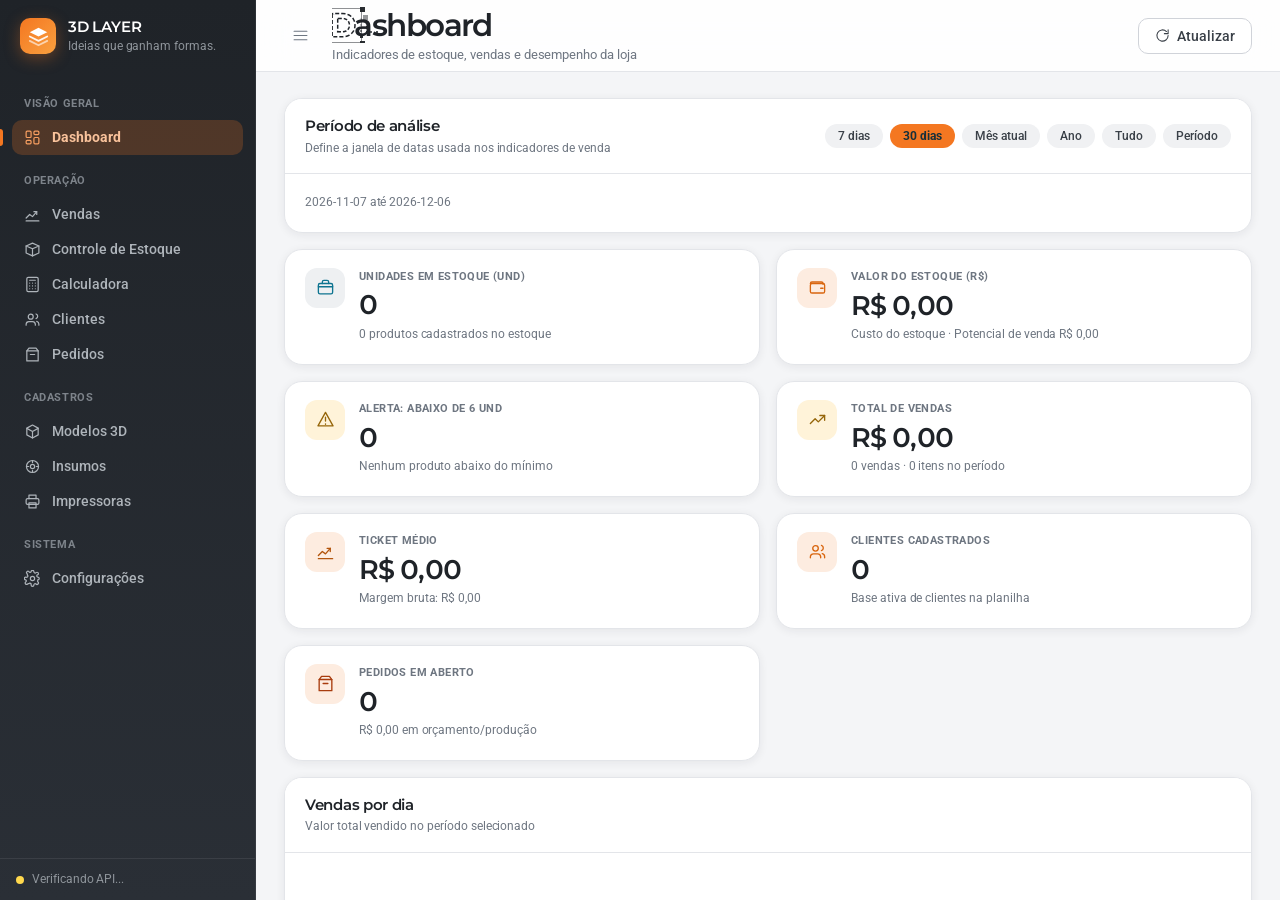
==== commit f8bf9da3: "Perf: navegação instantânea (preview de listas), guarda de aba oculta no Tech Text e campo numérico " ====
--- a/docs/index.html
+++ b/docs/index.html
@@ -10,7 +10,7 @@
       content="default-src 'self'; script-src 'self' 'sha256-BkKP2XO6WOEc3kXOiLr2ZoY83hamalKjPY9xBcbXVuw='; style-src 'self' 'unsafe-inline'; font-src 'self' data: https:; img-src 'self' data: blob: https: http:; connect-src 'self' https: http:; object-src 'none'; base-uri 'none'"
     />
     <title>3D LAYER</title>
-    <script type="module" crossorigin src="./assets/index.web-CW2tnjol.js"></script>
+    <script type="module" crossorigin src="./assets/index.web-vORg8x4D.js"></script>
     <link rel="stylesheet" crossorigin href="./assets/index-BB6rpzrd.css">
   </head>
   <body>
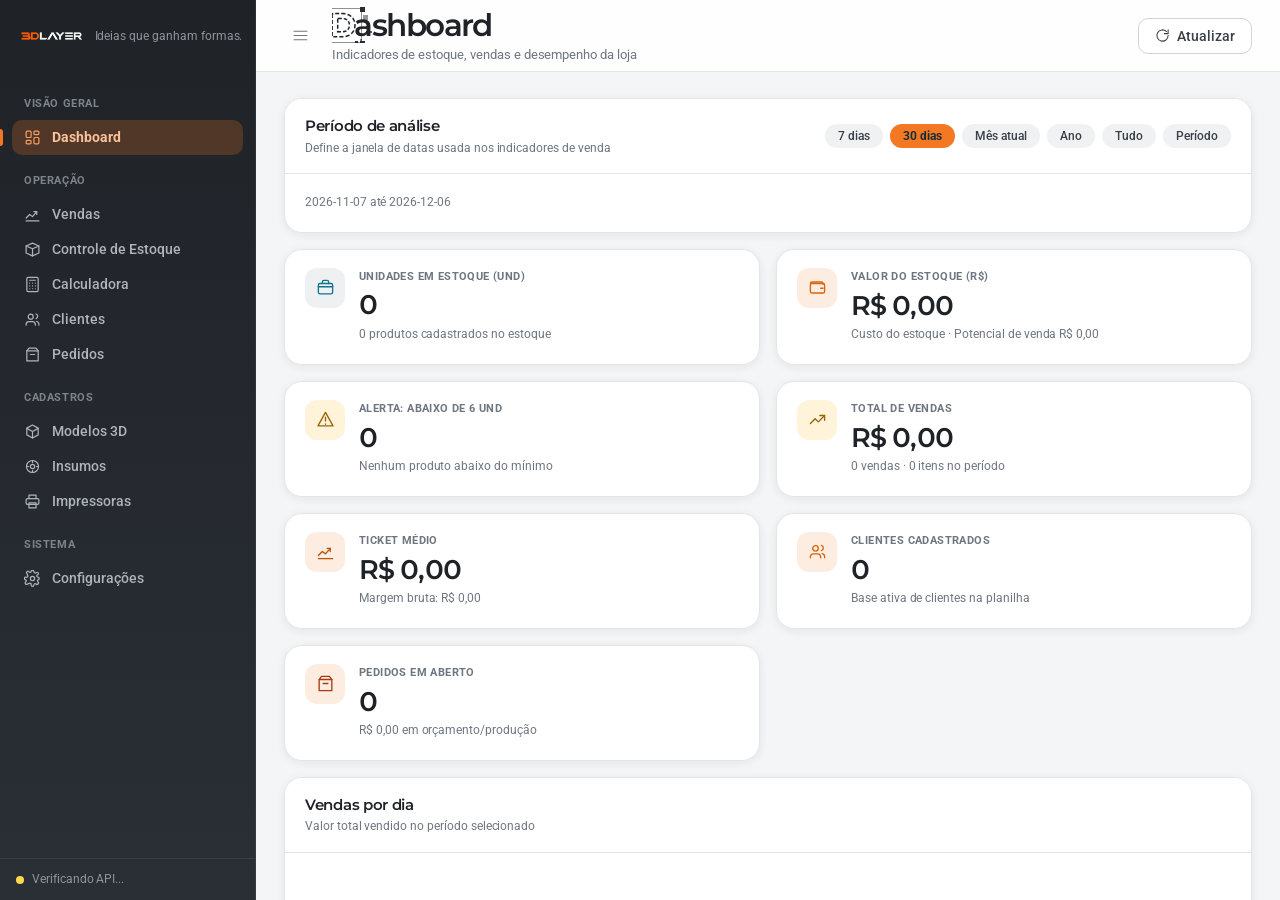
==== commit 584de9dd: "Nova logo, botão Salvar (PNG/PDF) e campo Tamanho da peça por item do pedido" ====
--- a/docs/index.html
+++ b/docs/index.html
@@ -10,8 +10,9 @@
       content="default-src 'self'; script-src 'self' 'sha256-BkKP2XO6WOEc3kXOiLr2ZoY83hamalKjPY9xBcbXVuw='; style-src 'self' 'unsafe-inline'; font-src 'self' data: https:; img-src 'self' data: blob: https: http:; connect-src 'self' https: http:; object-src 'none'; base-uri 'none'"
     />
     <title>3D LAYER</title>
-    <script type="module" crossorigin src="./assets/index.web-vORg8x4D.js"></script>
-    <link rel="stylesheet" crossorigin href="./assets/index-BB6rpzrd.css">
+    <link rel="icon" type="image/png" href="./icon.png" />
+    <script type="module" crossorigin src="./assets/index.web-Cxgfdv2M.js"></script>
+    <link rel="stylesheet" crossorigin href="./assets/index-Cnl-phXX.css">
   </head>
   <body>
     <div id="root"></div>
--- a/docs/assets/index-Cnl-phXX.css
+++ b/docs/assets/index-Cnl-phXX.css
@@ -0,0 +1 @@
+@font-face{font-family:Montserrat;font-style:normal;font-display:swap;font-weight:500;src:url(./montserrat-cyrillic-ext-500-normal-11xBT7e1.woff2) format("woff2"),url(./montserrat-cyrillic-ext-500-normal-DOzfAZ45.woff) format("woff");unicode-range:U+0460-052F,U+1C80-1C8A,U+20B4,U+2DE0-2DFF,U+A640-A69F,U+FE2E-FE2F}@font-face{font-family:Montserrat;font-style:normal;font-display:swap;font-weight:500;src:url(./montserrat-cyrillic-500-normal-T0SG181k.woff2) format("woff2"),url(./montserrat-cyrillic-500-normal-CyGtXmN9.woff) format("woff");unicode-range:U+0301,U+0400-045F,U+0490-0491,U+04B0-04B1,U+2116}@font-face{font-family:Montserrat;font-style:normal;font-display:swap;font-weight:500;src:url(./montserrat-vietnamese-500-normal-NT-t8RG1.woff2) format("woff2"),url(./montserrat-vietnamese-500-normal-DpeZlV_K.woff) format("woff");unicode-range:U+0102-0103,U+0110-0111,U+0128-0129,U+0168-0169,U+01A0-01A1,U+01AF-01B0,U+0300-0301,U+0303-0304,U+0308-0309,U+0323,U+0329,U+1EA0-1EF9,U+20AB}@font-face{font-family:Montserrat;font-style:normal;font-display:swap;font-weight:500;src:url(./montserrat-latin-ext-500-normal-BKtbrd6n.woff2) format("woff2"),url(./montserrat-latin-ext-500-normal-DWPqqZgs.woff) format("woff");unicode-range:U+0100-02BA,U+02BD-02C5,U+02C7-02CC,U+02CE-02D7,U+02DD-02FF,U+0304,U+0308,U+0329,U+1D00-1DBF,U+1E00-1E9F,U+1EF2-1EFF,U+2020,U+20A0-20AB,U+20AD-20C0,U+2113,U+2C60-2C7F,U+A720-A7FF}@font-face{font-family:Montserrat;font-style:normal;font-display:swap;font-weight:500;src:url(./montserrat-latin-500-normal-DRFEGfly.woff2) format("woff2"),url(./montserrat-latin-500-normal-Dok2oTci.woff) format("woff");unicode-range:U+0000-00FF,U+0131,U+0152-0153,U+02BB-02BC,U+02C6,U+02DA,U+02DC,U+0304,U+0308,U+0329,U+2000-206F,U+20AC,U+2122,U+2191,U+2193,U+2212,U+2215,U+FEFF,U+FFFD}@font-face{font-family:Montserrat;font-style:normal;font-display:swap;font-weight:600;src:url(./montserrat-cyrillic-ext-600-normal-BtBW-rpm.woff2) format("woff2"),url(./montserrat-cyrillic-ext-600-normal-wReYPmz2.woff) format("woff");unicode-range:U+0460-052F,U+1C80-1C8A,U+20B4,U+2DE0-2DFF,U+A640-A69F,U+FE2E-FE2F}@font-face{font-family:Montserrat;font-style:normal;font-display:swap;font-weight:600;src:url(./montserrat-cyrillic-600-normal-CQEPC0hM.woff2) format("woff2"),url(./montserrat-cyrillic-600-normal-DUglwBrH.woff) format("woff");unicode-range:U+0301,U+0400-045F,U+0490-0491,U+04B0-04B1,U+2116}@font-face{font-family:Montserrat;font-style:normal;font-display:swap;font-weight:600;src:url(./montserrat-vietnamese-600-normal-DKe6qT_E.woff2) format("woff2"),url(./montserrat-vietnamese-600-normal-SJ-HTWuM.woff) format("woff");unicode-range:U+0102-0103,U+0110-0111,U+0128-0129,U+0168-0169,U+01A0-01A1,U+01AF-01B0,U+0300-0301,U+0303-0304,U+0308-0309,U+0323,U+0329,U+1EA0-1EF9,U+20AB}@font-face{font-family:Montserrat;font-style:normal;font-display:swap;font-weight:600;src:url(./montserrat-latin-ext-600-normal-DSkTqI9L.woff2) format("woff2"),url(./montserrat-latin-ext-600-normal-CSDhkhgS.woff) format("woff");unicode-range:U+0100-02BA,U+02BD-02C5,U+02C7-02CC,U+02CE-02D7,U+02DD-02FF,U+0304,U+0308,U+0329,U+1D00-1DBF,U+1E00-1E9F,U+1EF2-1EFF,U+2020,U+20A0-20AB,U+20AD-20C0,U+2113,U+2C60-2C7F,U+A720-A7FF}@font-face{font-family:Montserrat;font-style:normal;font-display:swap;font-weight:600;src:url(./montserrat-latin-600-normal-UVxSCcoG.woff2) format("woff2"),url(./montserrat-latin-600-normal-CdhFl4lI.woff) format("woff");unicode-range:U+0000-00FF,U+0131,U+0152-0153,U+02BB-02BC,U+02C6,U+02DA,U+02DC,U+0304,U+0308,U+0329,U+2000-206F,U+20AC,U+2122,U+2191,U+2193,U+2212,U+2215,U+FEFF,U+FFFD}@font-face{font-family:Montserrat;font-style:normal;font-display:swap;font-weight:700;src:url(./montserrat-cyrillic-ext-700-normal-MyDreaeu.woff2) format("woff2"),url(./montserrat-cyrillic-ext-700-normal-D-Mk2xRJ.woff) format("woff");unicode-range:U+0460-052F,U+1C80-1C8A,U+20B4,U+2DE0-2DFF,U+A640-A69F,U+FE2E-FE2F}@font-face{font-family:Montserrat;font-style:normal;font-display:swap;font-weight:700;src:url(./montserrat-cyrillic-700-normal-D-Pqjtdp.woff2) format("woff2"),url(./montserrat-cyrillic-700-normal-BvLYcGP1.woff) format("woff");unicode-range:U+0301,U+0400-045F,U+0490-0491,U+04B0-04B1,U+2116}@font-face{font-family:Montserrat;font-style:normal;font-display:swap;font-weight:700;src:url(./montserrat-vietnamese-700-normal-C0x1De3p.woff2) format("woff2"),url(./montserrat-vietnamese-700-normal-DnwGT2D9.woff) format("woff");unicode-range:U+0102-0103,U+0110-0111,U+0128-0129,U+0168-0169,U+01A0-01A1,U+01AF-01B0,U+0300-0301,U+0303-0304,U+0308-0309,U+0323,U+0329,U+1EA0-1EF9,U+20AB}@font-face{font-family:Montserrat;font-style:normal;font-display:swap;font-weight:700;src:url(./montserrat-latin-ext-700-normal-BOP2Nhf0.woff2) format("woff2"),url(./montserrat-latin-ext-700-normal-DdDFr05Z.woff) format("woff");unicode-range:U+0100-02BA,U+02BD-02C5,U+02C7-02CC,U+02CE-02D7,U+02DD-02FF,U+0304,U+0308,U+0329,U+1D00-1DBF,U+1E00-1E9F,U+1EF2-1EFF,U+2020,U+20A0-20AB,U+20AD-20C0,U+2113,U+2C60-2C7F,U+A720-A7FF}@font-face{font-family:Montserrat;font-style:normal;font-display:swap;font-weight:700;src:url(./montserrat-latin-700-normal-BdjcYUrC.woff2) format("woff2"),url(./montserrat-latin-700-normal-BWkrl476.woff) format("woff");unicode-range:U+0000-00FF,U+0131,U+0152-0153,U+02BB-02BC,U+02C6,U+02DA,U+02DC,U+0304,U+0308,U+0329,U+2000-206F,U+20AC,U+2122,U+2191,U+2193,U+2212,U+2215,U+FEFF,U+FFFD}@font-face{font-family:Roboto;font-style:normal;font-display:swap;font-weight:400;src:url(./roboto-cyrillic-ext-400-normal-qHufge6k.woff2) format("woff2"),url(./roboto-cyrillic-ext-400-normal-DhDk0Xwi.woff) format("woff");unicode-range:U+0460-052F,U+1C80-1C8A,U+20B4,U+2DE0-2DFF,U+A640-A69F,U+FE2E-FE2F}@font-face{font-family:Roboto;font-style:normal;font-display:swap;font-weight:400;src:url(./roboto-cyrillic-400-normal-CBPI_iaY.woff2) format("woff2"),url(./roboto-cyrillic-400-normal-BepgbcUK.woff) format("woff");unicode-range:U+0301,U+0400-045F,U+0490-0491,U+04B0-04B1,U+2116}@font-face{font-family:Roboto;font-style:normal;font-display:swap;font-weight:400;src:url([data-uri]) format("woff2"),url([data-uri]) format("woff");unicode-range:U+1F00-1FFF}@font-face{font-family:Roboto;font-style:normal;font-display:swap;font-weight:400;src:url(./roboto-greek-400-normal-ai2Z1K3C.woff2) format("woff2"),url(./roboto-greek-400-normal-D904r64h.woff) format("woff");unicode-range:U+0370-0377,U+037A-037F,U+0384-038A,U+038C,U+038E-03A1,U+03A3-03FF}@font-face{font-family:Roboto;font-style:normal;font-display:swap;font-weight:400;src:url(./roboto-math-400-normal-BEFej5gc.woff2) format("woff2"),url(./roboto-math-400-normal-D6sS4O5l.woff) format("woff");unicode-range:U+0302-0303,U+0305,U+0307-0308,U+0310,U+0312,U+0315,U+031A,U+0326-0327,U+032C,U+032F-0330,U+0332-0333,U+0338,U+033A,U+0346,U+034D,U+0391-03A1,U+03A3-03A9,U+03B1-03C9,U+03D1,U+03D5-03D6,U+03F0-03F1,U+03F4-03F5,U+2016-2017,U+2034-2038,U+203C,U+2040,U+2043,U+2047,U+2050,U+2057,U+205F,U+2070-2071,U+2074-208E,U+2090-209C,U+20D0-20DC,U+20E1,U+20E5-20EF,U+2100-2112,U+2114-2115,U+2117-2121,U+2123-214F,U+2190,U+2192,U+2194-21AE,U+21B0-21E5,U+21F1-21F2,U+21F4-2211,U+2213-2214,U+2216-22FF,U+2308-230B,U+2310,U+2319,U+231C-2321,U+2336-237A,U+237C,U+2395,U+239B-23B7,U+23D0,U+23DC-23E1,U+2474-2475,U+25AF,U+25B3,U+25B7,U+25BD,U+25C1,U+25CA,U+25CC,U+25FB,U+266D-266F,U+27C0-27FF,U+2900-2AFF,U+2B0E-2B11,U+2B30-2B4C,U+2BFE,U+3030,U+FF5B,U+FF5D,U+1D400-1D7FF,U+1EE00-1EEFF}@font-face{font-family:Roboto;font-style:normal;font-display:swap;font-weight:400;src:url(./roboto-symbols-400-normal-CB1Ce4Gk.woff2) format("woff2"),url(./roboto-symbols-400-normal-C7tGlxgb.woff) format("woff");unicode-range:U+0001-000C,U+000E-001F,U+007F-009F,U+20DD-20E0,U+20E2-20E4,U+2150-218F,U+2190,U+2192,U+2194-2199,U+21AF,U+21E6-21F0,U+21F3,U+2218-2219,U+2299,U+22C4-22C6,U+2300-243F,U+2440-244A,U+2460-24FF,U+25A0-27BF,U+2800-28FF,U+2921-2922,U+2981,U+29BF,U+29EB,U+2B00-2BFF,U+4DC0-4DFF,U+FFF9-FFFB,U+10140-1018E,U+10190-1019C,U+101A0,U+101D0-101FD,U+102E0-102FB,U+10E60-10E7E,U+1D2C0-1D2D3,U+1D2E0-1D37F,U+1F000-1F0FF,U+1F100-1F1AD,U+1F1E6-1F1FF,U+1F30D-1F30F,U+1F315,U+1F31C,U+1F31E,U+1F320-1F32C,U+1F336,U+1F378,U+1F37D,U+1F382,U+1F393-1F39F,U+1F3A7-1F3A8,U+1F3AC-1F3AF,U+1F3C2,U+1F3C4-1F3C6,U+1F3CA-1F3CE,U+1F3D4-1F3E0,U+1F3ED,U+1F3F1-1F3F3,U+1F3F5-1F3F7,U+1F408,U+1F415,U+1F41F,U+1F426,U+1F43F,U+1F441-1F442,U+1F444,U+1F446-1F449,U+1F44C-1F44E,U+1F453,U+1F46A,U+1F47D,U+1F4A3,U+1F4B0,U+1F4B3,U+1F4B9,U+1F4BB,U+1F4BF,U+1F4C8-1F4CB,U+1F4D6,U+1F4DA,U+1F4DF,U+1F4E3-1F4E6,U+1F4EA-1F4ED,U+1F4F7,U+1F4F9-1F4FB,U+1F4FD-1F4FE,U+1F503,U+1F507-1F50B,U+1F50D,U+1F512-1F513,U+1F53E-1F54A,U+1F54F-1F5FA,U+1F610,U+1F650-1F67F,U+1F687,U+1F68D,U+1F691,U+1F694,U+1F698,U+1F6AD,U+1F6B2,U+1F6B9-1F6BA,U+1F6BC,U+1F6C6-1F6CF,U+1F6D3-1F6D7,U+1F6E0-1F6EA,U+1F6F0-1F6F3,U+1F6F7-1F6FC,U+1F700-1F7FF,U+1F800-1F80B,U+1F810-1F847,U+1F850-1F859,U+1F860-1F887,U+1F890-1F8AD,U+1F8B0-1F8BB,U+1F8C0-1F8C1,U+1F900-1F90B,U+1F93B,U+1F946,U+1F984,U+1F996,U+1F9E9,U+1FA00-1FA6F,U+1FA70-1FA7C,U+1FA80-1FA89,U+1FA8F-1FAC6,U+1FACE-1FADC,U+1FADF-1FAE9,U+1FAF0-1FAF8,U+1FB00-1FBFF}@font-face{font-family:Roboto;font-style:normal;font-display:swap;font-weight:400;src:url(./roboto-vietnamese-400-normal-D2PTxGxD.woff2) format("woff2"),url(./roboto-vietnamese-400-normal-Bf76hAzZ.woff) format("woff");unicode-range:U+0102-0103,U+0110-0111,U+0128-0129,U+0168-0169,U+01A0-01A1,U+01AF-01B0,U+0300-0301,U+0303-0304,U+0308-0309,U+0323,U+0329,U+1EA0-1EF9,U+20AB}@font-face{font-family:Roboto;font-style:normal;font-display:swap;font-weight:400;src:url(./roboto-latin-ext-400-normal-C3tdtHj3.woff2) format("woff2"),url(./roboto-latin-ext-400-normal-CIveymTr.woff) format("woff");unicode-range:U+0100-02BA,U+02BD-02C5,U+02C7-02CC,U+02CE-02D7,U+02DD-02FF,U+0304,U+0308,U+0329,U+1D00-1DBF,U+1E00-1E9F,U+1EF2-1EFF,U+2020,U+20A0-20AB,U+20AD-20C0,U+2113,U+2C60-2C7F,U+A720-A7FF}@font-face{font-family:Roboto;font-style:normal;font-display:swap;font-weight:400;src:url(./roboto-latin-400-normal-BqEyEoaF.woff2) format("woff2"),url(./roboto-latin-400-normal-D27F5sTu.woff) format("woff");unicode-range:U+0000-00FF,U+0131,U+0152-0153,U+02BB-02BC,U+02C6,U+02DA,U+02DC,U+0304,U+0308,U+0329,U+2000-206F,U+20AC,U+2122,U+2191,U+2193,U+2212,U+2215,U+FEFF,U+FFFD}@font-face{font-family:Roboto;font-style:normal;font-display:swap;font-weight:500;src:url(./roboto-cyrillic-ext-500-normal-BWC_xYeb.woff2) format("woff2"),url(./roboto-cyrillic-ext-500-normal-SCgicl0l.woff) format("woff");unicode-range:U+0460-052F,U+1C80-1C8A,U+20B4,U+2DE0-2DFF,U+A640-A69F,U+FE2E-FE2F}@font-face{font-family:Roboto;font-style:normal;font-display:swap;font-weight:500;src:url(./roboto-cyrillic-500-normal-CLao9AfR.woff2) format("woff2"),url(./roboto-cyrillic-500-normal-C8ZOEKN4.woff) format("woff");unicode-range:U+0301,U+0400-045F,U+0490-0491,U+04B0-04B1,U+2116}@font-face{font-family:Roboto;font-style:normal;font-display:swap;font-weight:500;src:url([data-uri]) format("woff2"),url([data-uri]) format("woff");unicode-range:U+1F00-1FFF}@font-face{font-family:Roboto;font-style:normal;font-display:swap;font-weight:500;src:url(./roboto-greek-500-normal-C9AnhcmC.woff2) format("woff2"),url(./roboto-greek-500-normal-XBIQOowA.woff) format("woff");unicode-range:U+0370-0377,U+037A-037F,U+0384-038A,U+038C,U+038E-03A1,U+03A3-03FF}@font-face{font-family:Roboto;font-style:normal;font-display:swap;font-weight:500;src:url(./roboto-math-500-normal-C4NU9gLX.woff2) format("woff2"),url(./roboto-math-500-normal-BNGXE_xU.woff) format("woff");unicode-range:U+0302-0303,U+0305,U+0307-0308,U+0310,U+0312,U+0315,U+031A,U+0326-0327,U+032C,U+032F-0330,U+0332-0333,U+0338,U+033A,U+0346,U+034D,U+0391-03A1,U+03A3-03A9,U+03B1-03C9,U+03D1,U+03D5-03D6,U+03F0-03F1,U+03F4-03F5,U+2016-2017,U+2034-2038,U+203C,U+2040,U+2043,U+2047,U+2050,U+2057,U+205F,U+2070-2071,U+2074-208E,U+2090-209C,U+20D0-20DC,U+20E1,U+20E5-20EF,U+2100-2112,U+2114-2115,U+2117-2121,U+2123-214F,U+2190,U+2192,U+2194-21AE,U+21B0-21E5,U+21F1-21F2,U+21F4-2211,U+2213-2214,U+2216-22FF,U+2308-230B,U+2310,U+2319,U+231C-2321,U+2336-237A,U+237C,U+2395,U+239B-23B7,U+23D0,U+23DC-23E1,U+2474-2475,U+25AF,U+25B3,U+25B7,U+25BD,U+25C1,U+25CA,U+25CC,U+25FB,U+266D-266F,U+27C0-27FF,U+2900-2AFF,U+2B0E-2B11,U+2B30-2B4C,U+2BFE,U+3030,U+FF5B,U+FF5D,U+1D400-1D7FF,U+1EE00-1EEFF}@font-face{font-family:Roboto;font-style:normal;font-display:swap;font-weight:500;src:url(./roboto-symbols-500-normal-B_CZKVJS.woff2) format("woff2"),url(./roboto-symbols-500-normal-DFnofPUt.woff) format("woff");unicode-range:U+0001-000C,U+000E-001F,U+007F-009F,U+20DD-20E0,U+20E2-20E4,U+2150-218F,U+2190,U+2192,U+2194-2199,U+21AF,U+21E6-21F0,U+21F3,U+2218-2219,U+2299,U+22C4-22C6,U+2300-243F,U+2440-244A,U+2460-24FF,U+25A0-27BF,U+2800-28FF,U+2921-2922,U+2981,U+29BF,U+29EB,U+2B00-2BFF,U+4DC0-4DFF,U+FFF9-FFFB,U+10140-1018E,U+10190-1019C,U+101A0,U+101D0-101FD,U+102E0-102FB,U+10E60-10E7E,U+1D2C0-1D2D3,U+1D2E0-1D37F,U+1F000-1F0FF,U+1F100-1F1AD,U+1F1E6-1F1FF,U+1F30D-1F30F,U+1F315,U+1F31C,U+1F31E,U+1F320-1F32C,U+1F336,U+1F378,U+1F37D,U+1F382,U+1F393-1F39F,U+1F3A7-1F3A8,U+1F3AC-1F3AF,U+1F3C2,U+1F3C4-1F3C6,U+1F3CA-1F3CE,U+1F3D4-1F3E0,U+1F3ED,U+1F3F1-1F3F3,U+1F3F5-1F3F7,U+1F408,U+1F415,U+1F41F,U+1F426,U+1F43F,U+1F441-1F442,U+1F444,U+1F446-1F449,U+1F44C-1F44E,U+1F453,U+1F46A,U+1F47D,U+1F4A3,U+1F4B0,U+1F4B3,U+1F4B9,U+1F4BB,U+1F4BF,U+1F4C8-1F4CB,U+1F4D6,U+1F4DA,U+1F4DF,U+1F4E3-1F4E6,U+1F4EA-1F4ED,U+1F4F7,U+1F4F9-1F4FB,U+1F4FD-1F4FE,U+1F503,U+1F507-1F50B,U+1F50D,U+1F512-1F513,U+1F53E-1F54A,U+1F54F-1F5FA,U+1F610,U+1F650-1F67F,U+1F687,U+1F68D,U+1F691,U+1F694,U+1F698,U+1F6AD,U+1F6B2,U+1F6B9-1F6BA,U+1F6BC,U+1F6C6-1F6CF,U+1F6D3-1F6D7,U+1F6E0-1F6EA,U+1F6F0-1F6F3,U+1F6F7-1F6FC,U+1F700-1F7FF,U+1F800-1F80B,U+1F810-1F847,U+1F850-1F859,U+1F860-1F887,U+1F890-1F8AD,U+1F8B0-1F8BB,U+1F8C0-1F8C1,U+1F900-1F90B,U+1F93B,U+1F946,U+1F984,U+1F996,U+1F9E9,U+1FA00-1FA6F,U+1FA70-1FA7C,U+1FA80-1FA89,U+1FA8F-1FAC6,U+1FACE-1FADC,U+1FADF-1FAE9,U+1FAF0-1FAF8,U+1FB00-1FBFF}@font-face{font-family:Roboto;font-style:normal;font-display:swap;font-weight:500;src:url(./roboto-vietnamese-500-normal-B3ncpOoB.woff2) format("woff2"),url(./roboto-vietnamese-500-normal-BgoYVz-9.woff) format("woff");unicode-range:U+0102-0103,U+0110-0111,U+0128-0129,U+0168-0169,U+01A0-01A1,U+01AF-01B0,U+0300-0301,U+0303-0304,U+0308-0309,U+0323,U+0329,U+1EA0-1EF9,U+20AB}@font-face{font-family:Roboto;font-style:normal;font-display:swap;font-weight:500;src:url(./roboto-latin-ext-500-normal-pMCM9Ixg.woff2) format("woff2"),url(./roboto-latin-ext-500-normal-C1cK9xmS.woff) format("woff");unicode-range:U+0100-02BA,U+02BD-02C5,U+02C7-02CC,U+02CE-02D7,U+02DD-02FF,U+0304,U+0308,U+0329,U+1D00-1DBF,U+1E00-1E9F,U+1EF2-1EFF,U+2020,U+20A0-20AB,U+20AD-20C0,U+2113,U+2C60-2C7F,U+A720-A7FF}@font-face{font-family:Roboto;font-style:normal;font-display:swap;font-weight:500;src:url(./roboto-latin-500-normal-7RbcRiD8.woff2) format("woff2"),url(./roboto-latin-500-normal-fsTFPL3E.woff) format("woff");unicode-range:U+0000-00FF,U+0131,U+0152-0153,U+02BB-02BC,U+02C6,U+02DA,U+02DC,U+0304,U+0308,U+0329,U+2000-206F,U+20AC,U+2122,U+2191,U+2193,U+2212,U+2215,U+FEFF,U+FFFD}@font-face{font-family:Roboto;font-style:normal;font-display:swap;font-weight:700;src:url(./roboto-cyrillic-ext-700-normal-DmFxo5wj.woff2) format("woff2"),url(./roboto-cyrillic-ext-700-normal-BWOtdzfy.woff) format("woff");unicode-range:U+0460-052F,U+1C80-1C8A,U+20B4,U+2DE0-2DFF,U+A640-A69F,U+FE2E-FE2F}@font-face{font-family:Roboto;font-style:normal;font-display:swap;font-weight:700;src:url(./roboto-cyrillic-700-normal-C2o7G-SM.woff2) format("woff2"),url(./roboto-cyrillic-700-normal-D8g9KsRf.woff) format("woff");unicode-range:U+0301,U+0400-045F,U+0490-0491,U+04B0-04B1,U+2116}@font-face{font-family:Roboto;font-style:normal;font-display:swap;font-weight:700;src:url([data-uri]) format("woff2"),url([data-uri]) format("woff");unicode-range:U+1F00-1FFF}@font-face{font-family:Roboto;font-style:normal;font-display:swap;font-weight:700;src:url(./roboto-greek-700-normal-0aHWxGLu.woff2) format("woff2"),url(./roboto-greek-700-normal-xQsEWSIA.woff) format("woff");unicode-range:U+0370-0377,U+037A-037F,U+0384-038A,U+038C,U+038E-03A1,U+03A3-03FF}@font-face{font-family:Roboto;font-style:normal;font-display:swap;font-weight:700;src:url(./roboto-math-700-normal-B8YqGHVc.woff2) format("woff2"),url(./roboto-math-700-normal-DbhUef31.woff) format("woff");unicode-range:U+0302-0303,U+0305,U+0307-0308,U+0310,U+0312,U+0315,U+031A,U+0326-0327,U+032C,U+032F-0330,U+0332-0333,U+0338,U+033A,U+0346,U+034D,U+0391-03A1,U+03A3-03A9,U+03B1-03C9,U+03D1,U+03D5-03D6,U+03F0-03F1,U+03F4-03F5,U+2016-2017,U+2034-2038,U+203C,U+2040,U+2043,U+2047,U+2050,U+2057,U+205F,U+2070-2071,U+2074-208E,U+2090-209C,U+20D0-20DC,U+20E1,U+20E5-20EF,U+2100-2112,U+2114-2115,U+2117-2121,U+2123-214F,U+2190,U+2192,U+2194-21AE,U+21B0-21E5,U+21F1-21F2,U+21F4-2211,U+2213-2214,U+2216-22FF,U+2308-230B,U+2310,U+2319,U+231C-2321,U+2336-237A,U+237C,U+2395,U+239B-23B7,U+23D0,U+23DC-23E1,U+2474-2475,U+25AF,U+25B3,U+25B7,U+25BD,U+25C1,U+25CA,U+25CC,U+25FB,U+266D-266F,U+27C0-27FF,U+2900-2AFF,U+2B0E-2B11,U+2B30-2B4C,U+2BFE,U+3030,U+FF5B,U+FF5D,U+1D400-1D7FF,U+1EE00-1EEFF}@font-face{font-family:Roboto;font-style:normal;font-display:swap;font-weight:700;src:url(./roboto-symbols-700-normal-BiFDindJ.woff2) format("woff2"),url(./roboto-symbols-700-normal-C59U6HqI.woff) format("woff");unicode-range:U+0001-000C,U+000E-001F,U+007F-009F,U+20DD-20E0,U+20E2-20E4,U+2150-218F,U+2190,U+2192,U+2194-2199,U+21AF,U+21E6-21F0,U+21F3,U+2218-2219,U+2299,U+22C4-22C6,U+2300-243F,U+2440-244A,U+2460-24FF,U+25A0-27BF,U+2800-28FF,U+2921-2922,U+2981,U+29BF,U+29EB,U+2B00-2BFF,U+4DC0-4DFF,U+FFF9-FFFB,U+10140-1018E,U+10190-1019C,U+101A0,U+101D0-101FD,U+102E0-102FB,U+10E60-10E7E,U+1D2C0-1D2D3,U+1D2E0-1D37F,U+1F000-1F0FF,U+1F100-1F1AD,U+1F1E6-1F1FF,U+1F30D-1F30F,U+1F315,U+1F31C,U+1F31E,U+1F320-1F32C,U+1F336,U+1F378,U+1F37D,U+1F382,U+1F393-1F39F,U+1F3A7-1F3A8,U+1F3AC-1F3AF,U+1F3C2,U+1F3C4-1F3C6,U+1F3CA-1F3CE,U+1F3D4-1F3E0,U+1F3ED,U+1F3F1-1F3F3,U+1F3F5-1F3F7,U+1F408,U+1F415,U+1F41F,U+1F426,U+1F43F,U+1F441-1F442,U+1F444,U+1F446-1F449,U+1F44C-1F44E,U+1F453,U+1F46A,U+1F47D,U+1F4A3,U+1F4B0,U+1F4B3,U+1F4B9,U+1F4BB,U+1F4BF,U+1F4C8-1F4CB,U+1F4D6,U+1F4DA,U+1F4DF,U+1F4E3-1F4E6,U+1F4EA-1F4ED,U+1F4F7,U+1F4F9-1F4FB,U+1F4FD-1F4FE,U+1F503,U+1F507-1F50B,U+1F50D,U+1F512-1F513,U+1F53E-1F54A,U+1F54F-1F5FA,U+1F610,U+1F650-1F67F,U+1F687,U+1F68D,U+1F691,U+1F694,U+1F698,U+1F6AD,U+1F6B2,U+1F6B9-1F6BA,U+1F6BC,U+1F6C6-1F6CF,U+1F6D3-1F6D7,U+1F6E0-1F6EA,U+1F6F0-1F6F3,U+1F6F7-1F6FC,U+1F700-1F7FF,U+1F800-1F80B,U+1F810-1F847,U+1F850-1F859,U+1F860-1F887,U+1F890-1F8AD,U+1F8B0-1F8BB,U+1F8C0-1F8C1,U+1F900-1F90B,U+1F93B,U+1F946,U+1F984,U+1F996,U+1F9E9,U+1FA00-1FA6F,U+1FA70-1FA7C,U+1FA80-1FA89,U+1FA8F-1FAC6,U+1FACE-1FADC,U+1FADF-1FAE9,U+1FAF0-1FAF8,U+1FB00-1FBFF}@font-face{font-family:Roboto;font-style:normal;font-display:swap;font-weight:700;src:url(./roboto-vietnamese-700-normal-BEVeWqJt.woff2) format("woff2"),url(./roboto-vietnamese-700-normal-kpkdMgbf.woff) format("woff");unicode-range:U+0102-0103,U+0110-0111,U+0128-0129,U+0168-0169,U+01A0-01A1,U+01AF-01B0,U+0300-0301,U+0303-0304,U+0308-0309,U+0323,U+0329,U+1EA0-1EF9,U+20AB}@font-face{font-family:Roboto;font-style:normal;font-display:swap;font-weight:700;src:url(./roboto-latin-ext-700-normal-DSBUz0N1.woff2) format("woff2"),url(./roboto-latin-ext-700-normal-BDePAh3g.woff) format("woff");unicode-range:U+0100-02BA,U+02BD-02C5,U+02C7-02CC,U+02CE-02D7,U+02DD-02FF,U+0304,U+0308,U+0329,U+1D00-1DBF,U+1E00-1E9F,U+1EF2-1EFF,U+2020,U+20A0-20AB,U+20AD-20C0,U+2113,U+2C60-2C7F,U+A720-A7FF}@font-face{font-family:Roboto;font-style:normal;font-display:swap;font-weight:700;src:url(./roboto-latin-700-normal-BZpUvMxY.woff2) format("woff2"),url(./roboto-latin-700-normal-YuyVweIx.woff) format("woff");unicode-range:U+0000-00FF,U+0131,U+0152-0153,U+02BB-02BC,U+02C6,U+02DA,U+02DC,U+0304,U+0308,U+0329,U+2000-206F,U+20AC,U+2122,U+2191,U+2193,U+2212,U+2215,U+FEFF,U+FFFD}:root{--bg-app: #f4f5f7;--surface: #ffffff;--surface-alt: #f7f8fa;--surface-raised: #ffffff;--border: #e3e5e9;--border-strong: #d0d3d9;--nav-bg: #1f2328;--nav-bg-soft: #2a2f36;--nav-text: #aeb4ba;--nav-text-active: #ffffff;--nav-hover: rgba(255, 255, 255, .07);--nav-active: rgba(244, 119, 33, .22);--brand-100: #fdece0;--brand-200: #fbdbc6;--brand-300: #f9c29b;--brand-400: #f79e60;--brand-500: #f47721;--brand-600: #d9660f;--brand-700: #b3550c;--brand-soft: #fdece0;--grad-brand: linear-gradient(135deg, #f47721 0%, #f9a03f 100%);--grad-splash: linear-gradient(135deg, #1f2328 0%, #2a2f36 55%, #f47721 100%);--grad-teal: linear-gradient(180deg, #f79e60 0%, #f9c29b 55%, #fdece0 100%);--yellow: #ffb020;--yellow-soft: #fff3d9;--yellow-ink: #96660a;--coral: #e2571e;--coral-soft: #fdece0;--coral-ink: #a83c0e;--navy: #1f2328;--navy-soft: #eef0f2;--text: #1f2328;--text-soft: #3a4048;--text-muted: #6e7681;--text-inverse: #ffffff;--ok: #1e8a81;--ok-soft: #e3f7f4;--warn: #a97a00;--warn-soft: #fff5d6;--danger: #c2401c;--danger-soft: #ffede7;--info: #0e7490;--info-soft: #cffafe;--neutral-soft: #f0f1f3;--font: "Roboto", -apple-system, BlinkMacSystemFont, "Segoe UI", system-ui, "Helvetica Neue", Arial, sans-serif;--font-title: "Montserrat", "Roboto", -apple-system, "Segoe UI", system-ui, Arial, sans-serif;--font-mono: "SF Mono", "Cascadia Mono", "Consolas", "SFMono-Regular", monospace;--r-sm: 8px;--r-md: 12px;--r-lg: 18px;--r-xl: 24px;--r-pill: 980px;--shadow-xs: 0 1px 2px rgba(31, 35, 40, .05);--shadow-sm: 0 2px 10px rgba(31, 35, 40, .07);--shadow-md: 0 10px 30px rgba(31, 35, 40, .11);--shadow-lg: 0 28px 70px rgba(31, 35, 40, .22);--nav-w: 256px;--topbar-h: 72px;--pg-dur: .25s;--pg-dist: 8px;--pg-blur: 3px;--pg-ease: cubic-bezier(.22, 1, .36, 1);--p9-dur: .6s;--p9-exit-dur: 155ms;--p9-enter-delay: 50ms;--p9-stagger: 40ms;--p9-distance: .52em;--p9-exit-distance: .52em;--p9-blur: max(.067em, .171em - 2.1px);--p9-lift: .125em;--p9-start-scale: .7;--p9-peak: 1.03;--p26-step-dur: .13s;--p26-spins: 0;--p26-cell: 1.2em;--p26-stagger: 90ms;--p26-ease: cubic-bezier(.35, -.02, .43, 1);--p26-side-scale: .7;--p26-side-offset: .52em;--p26-side-blur: max(.067em, .171em - 2.1px);--p26-side-opacity: .17;--p26-center-scale: .9;--p26-center-blur: .042em;--p26-antic-dur: .1s;--p26-antic-scale: .94;--p26-antic-lift: .125em;--p26-land-dur: .74s;--p26-land-peak: 1.03;--p4-dur: .3s;--p4-ease: cubic-bezier(.22, 1, .36, 1)}.tema-colorido{--bg-app: #f0f4ff;--surface: #ffffff;--surface-alt: #eef2ff;--surface-raised: #f5f7ff;--border: #d8dcf7;--border-strong: #c2c6e8;--nav-bg: #4338ca;--nav-bg-soft: #312e81;--nav-text: #c7d2fe;--nav-text-active: #ffffff;--nav-hover: rgba(255, 255, 255, .1);--nav-active: rgba(255, 255, 255, .15);--brand-100: #fce7f3;--brand-200: #fbcfe8;--brand-300: #f9a8d4;--brand-400: #f472b6;--brand-500: #ec4899;--brand-600: #db2777;--brand-700: #be185d;--brand-soft: #fdf2f8;--grad-brand: linear-gradient(135deg, #ec4899 0%, #8b5cf6 100%);--grad-splash: linear-gradient(135deg, #ec4899 0%, #8b5cf6 45%, #06b6d4 100%);--grad-teal: linear-gradient(180deg, #fbcfe8 0%, #f9a8d4 55%, #fce7f3 100%);--yellow: #fbbf24;--yellow-soft: #fef3c7;--yellow-ink: #713f12;--coral: #f472b6;--coral-soft: #fdf2f8;--coral-ink: #9d174d;--navy: #4338ca;--navy-soft: #ede9fe;--text: #1e1b4b;--text-soft: #4338ca;--text-muted: #6366f1;--text-inverse: #ffffff;--ok: #10b981;--ok-soft: #d1fae5;--warn: #f59e0b;--warn-soft: #fef3c7;--danger: #ef4444;--danger-soft: #fee2e2;--info: #06b6d4;--info-soft: #cffafe;--neutral-soft: #ede9fe;--shadow-xs: 0 1px 2px rgba(67, 56, 202, .05);--shadow-sm: 0 2px 10px rgba(67, 56, 202, .08);--shadow-md: 0 10px 30px rgba(67, 56, 202, .12);--shadow-lg: 0 28px 70px rgba(67, 56, 202, .18)}.tema-natureza{--bg-app: #f0f7f4;--surface: #ffffff;--surface-alt: #e8f2ee;--surface-raised: #f0f7f4;--border: #d4e5e0;--border-strong: #bcd4cf;--nav-bg: #0e1a16;--nav-bg-soft: #1e2f2b;--nav-text: #a8c9bf;--nav-text-active: #ffffff;--nav-hover: rgba(255, 255, 255, .08);--nav-active: rgba(30, 111, 99, .2);--brand-100: #e8f2ee;--brand-200: #c9e3dc;--brand-300: #aad4cb;--brand-400: #8bc5b8;--brand-500: #1e6f63;--brand-600: #155a4f;--brand-700: #0e443b;--brand-soft: #f0f7f4;--grad-brand: linear-gradient(135deg, #1e6f63 0%, #6fe3cf 100%);--grad-splash: linear-gradient(135deg, #1e6f63 0%, #6fe3cf 45%, #f3b33d 100%);--grad-teal: linear-gradient(180deg, #e8f2ee 0%, #c9e3dc 55%, #e8f2ee 100%);--yellow: #f3b33d;--yellow-soft: #fdeeca;--yellow-ink: #8a6e1c;--coral: #6fe3cf;--coral-soft: #e3f9f4;--coral-ink: #3aa58d;--navy: #0e1a16;--navy-soft: #f0f7f4;--text: #0e1a16;--text-soft: #1e6f63;--text-muted: #3d7a6f;--text-inverse: #ffffff;--ok: #1e6f63;--ok-soft: #d1eadf;--warn: #f3b33d;--warn-soft: #fdeeca;--danger: #ef4444;--danger-soft: #fee2e2;--info: #6fe3cf;--info-soft: #e3f9f4;--neutral-soft: #e8f2ee;--shadow-xs: 0 1px 2px rgba(14, 26, 22, .05);--shadow-sm: 0 2px 10px rgba(14, 26, 22, .08);--shadow-md: 0 10px 30px rgba(14, 26, 22, .12);--shadow-lg: 0 28px 70px rgba(14, 26, 22, .18)}*{box-sizing:border-box}html,body,#root{height:100%;margin:0}body{font-family:var(--font);font-size:14px;line-height:1.45;color:var(--text);background:var(--bg-app);-webkit-font-smoothing:antialiased;-moz-osx-font-smoothing:grayscale;overflow:hidden;letter-spacing:-.003em}h1,h2,h3,.nav-brand-text strong,.kpi-value,.topbar h1{font-family:var(--font-title)}button,input,select,textarea{font-family:inherit;font-size:inherit;color:inherit}::-webkit-scrollbar{width:10px;height:10px}::-webkit-scrollbar-track{background:transparent}::-webkit-scrollbar-thumb{background:#c9ced5;border-radius:var(--r-pill);border:3px solid transparent;background-clip:content-box}::-webkit-scrollbar-thumb:hover{background:#aeb4ba;background-clip:content-box}.app{display:grid;grid-template-columns:var(--nav-w) 1fr;height:100vh;height:100dvh}.app.collapsed{--nav-w: 76px}.nav{background:var(--nav-bg);background-image:linear-gradient(180deg,#1f2328,#2a2f36);color:var(--nav-text);display:flex;flex-direction:column;min-width:0;border-right:1px solid rgba(255,255,255,.06)}.nav-brand{display:flex;align-items:center;gap:12px;height:var(--topbar-h);padding:0 20px;flex:0 0 auto}.nav-logo{flex:0 0 auto;display:flex;align-items:center;background:none;border-radius:0;box-shadow:none}.nav-logo img{display:block;height:20px;width:auto}.nav-brand-text{min-width:0}.nav-brand-text strong{display:block;color:#fff;font-size:14.5px;font-weight:600;letter-spacing:-.2px;white-space:nowrap}.nav-brand-text span{display:block;font-size:11.5px;color:#8f959b;white-space:nowrap}.nav-scroll{flex:1 1 auto;overflow-y:auto;overflow-x:hidden;padding:6px 12px 20px}.nav-group-title{font-size:11px;letter-spacing:.6px;text-transform:uppercase;color:#7d838a;padding:18px 12px 8px;font-weight:600}.nav-item{display:flex;align-items:center;gap:11px;width:100%;padding:9px 12px;border:0;border-radius:10px;background:transparent;color:var(--nav-text);font-size:13.5px;font-weight:500;cursor:pointer;text-align:left;position:relative;transition:background .16s ease,color .16s ease;white-space:nowrap}.nav-item:hover{background:var(--nav-hover);color:#fff}.nav-item.active{background:var(--nav-active);color:var(--brand-300);font-weight:600}.nav-item.active svg{color:var(--brand-400)}.nav-item.active:before{content:"";position:absolute;left:-12px;top:9px;bottom:9px;width:3px;border-radius:0 3px 3px 0;background:var(--brand-500)}.nav-item .nav-badge{margin-left:auto;background:#f4772138;color:#f9c29b;border-radius:var(--r-pill);font-size:10.5px;font-weight:700;padding:1px 7px}.nav-foot{flex:0 0 auto;border-top:1px solid rgba(255,255,255,.08);padding:12px 16px}.nav-status{display:flex;align-items:center;gap:8px;font-size:11.5px;color:#8f959b}.nav-status .dot{width:8px;height:8px;border-radius:50%;background:#7d838a;flex:0 0 auto}.nav-status.online .dot{background:#10b981;box-shadow:0 0 0 3px #10b98140}.nav-status.offline .dot{background:#ef4444;box-shadow:0 0 0 3px #ef444440}.nav-status.checking .dot{background:#ffd84d;animation:pulse 1.1s infinite}@keyframes pulse{0%,to{opacity:1}50%{opacity:.35}}.app.collapsed .nav-brand-text,.app.collapsed .nav-item span:not(.nav-badge),.app.collapsed .nav-group-title,.app.collapsed .nav-status span,.app.collapsed .nav-foot .nav-status-text{display:none}.app.collapsed .nav-item{justify-content:center;padding:10px 0}.app.collapsed .nav-brand{justify-content:center;padding:0}.main{display:flex;flex-direction:column;min-width:0;min-height:0;background:var(--bg-app)}.topbar{height:var(--topbar-h);flex:0 0 auto;background:#ffffffdb;-webkit-backdrop-filter:saturate(180%) blur(18px);backdrop-filter:saturate(180%) blur(18px);border-bottom:1px solid var(--border);display:flex;align-items:center;gap:16px;padding:0 28px;z-index:5}.topbar-titles{min-width:0}.topbar h1{margin:0;font-size:21px;font-weight:600;letter-spacing:-.5px;white-space:nowrap;overflow:hidden;text-overflow:ellipsis}.topbar p{margin:3px 0 0;font-size:12.5px;color:var(--text-muted);white-space:nowrap;overflow:hidden;text-overflow:ellipsis}.topbar-actions{margin-left:auto;display:flex;align-items:center;gap:10px;flex:0 0 auto}.content{flex:1 1 auto;overflow-y:auto;overflow-x:hidden;padding:26px 28px 44px;min-height:0}.content-inner{position:relative;max-width:1560px;margin:0 auto}.content-inner.transicionando .pagina-sai{position:absolute;inset:0 auto auto 0;width:100%;pointer-events:none;z-index:0}.content-inner.transicionando .pagina-entra{position:relative;z-index:1}.pagina-entra{animation:pagina-entra var(--pg-dur) var(--pg-ease) both}.pagina-sai{animation:pagina-sai var(--pg-dur) var(--pg-ease) both}.content-inner.transicionando .pagina-entra,.content-inner.transicionando .pagina-sai{will-change:opacity,transform,filter}.content-inner.dir-fwd .pagina-entra{--pg-from: var(--pg-dist)}.content-inner.dir-fwd .pagina-sai{--pg-to: calc(var(--pg-dist) * -1)}.content-inner.dir-back .pagina-entra{--pg-from: calc(var(--pg-dist) * -1)}.content-inner.dir-back .pagina-sai{--pg-to: var(--pg-dist)}@keyframes pagina-entra{0%{opacity:0;transform:translate(var(--pg-from, var(--pg-dist)));filter:blur(var(--pg-blur))}to{opacity:1;transform:translate(0);filter:blur(0)}}@keyframes pagina-sai{0%{opacity:1;transform:translate(0);filter:blur(0)}to{opacity:0;transform:translate(var(--pg-to, calc(var(--pg-dist) * -1)));filter:blur(var(--pg-blur))}}@media(prefers-reduced-motion:reduce){.pagina-entra,.pagina-sai{animation:none}}.grid{display:grid;gap:16px}.grid.cols-4{grid-template-columns:repeat(4,minmax(0,1fr))}.grid.cols-3{grid-template-columns:repeat(3,minmax(0,1fr))}.grid.cols-2{grid-template-columns:repeat(2,minmax(0,1fr))}.grid.kpi-grid{grid-template-columns:repeat(auto-fit,minmax(240px,1fr))}.grid.kpi-grid.kpi-3{grid-template-columns:repeat(3,minmax(0,1fr))}.grid.kpi-grid.kpi-4{grid-template-columns:repeat(4,minmax(0,1fr))}.grid.split-2-1{grid-template-columns:minmax(0,2fr) minmax(0,1fr)}.grid.split-1-2{grid-template-columns:minmax(0,1fr) minmax(0,2fr)}.stack{display:flex;flex-direction:column;gap:16px}.row{display:flex;align-items:center;gap:10px;flex-wrap:wrap}.row.end{justify-content:flex-end}.row.between{justify-content:space-between}.row.grow{flex:1 1 auto}@media(max-width:1280px){.grid.cols-4{grid-template-columns:repeat(2,minmax(0,1fr))}.grid.split-2-1,.grid.split-1-2,.grid.cols-3{grid-template-columns:minmax(0,1fr)}.grid.kpi-grid.kpi-3,.grid.kpi-grid.kpi-4{grid-template-columns:repeat(2,minmax(0,1fr))}}.card{background:var(--surface);border:1px solid var(--border);border-radius:var(--r-lg);box-shadow:var(--shadow-sm);overflow:hidden}.card-head{display:flex;align-items:center;gap:12px;padding:16px 20px;border-bottom:1px solid var(--border);background:var(--surface)}.card-head h2{margin:0;font-size:15px;font-weight:600;letter-spacing:-.3px}.card-head p{margin:3px 0 0;font-size:12px;color:var(--text-muted)}.card-head .spacer{margin-left:auto}.card-body{padding:20px}.card-body.tight{padding:0}.card-foot{padding:12px 20px;border-top:1px solid var(--border);background:var(--surface-alt);display:flex;align-items:center;gap:10px}.kpi{background:var(--surface);border:1px solid var(--border);border-radius:var(--r-lg);padding:18px 20px;box-shadow:var(--shadow-sm);display:flex;gap:14px;align-items:flex-start;min-width:0;width:100%;height:116px;overflow:hidden;cursor:pointer;transition:width var(--p4-dur) var(--p4-ease),height var(--p4-dur) var(--p4-ease),box-shadow .18s ease,transform .18s ease}.kpi:hover{box-shadow:var(--shadow-md);transform:translateY(-1px)}.kpi.is-small{width:78%;height:132px}.kpi-icon{width:40px;height:40px;flex:0 0 auto;border-radius:12px;display:grid;place-items:center;background:var(--brand-soft);color:var(--brand-600)}.kpi-icon.green{background:var(--yellow-soft);color:var(--yellow-ink)}.kpi-icon.amber{background:var(--coral-soft);color:var(--coral-ink)}.kpi-icon.red{background:#ffe3da;color:#d1431f}.kpi-icon.cyan{background:var(--navy-soft);color:var(--info)}.kpi-icon.violet{background:var(--brand-100);color:var(--brand-700)}.kpi-body{min-width:0}.kpi-label{font-size:11px;font-weight:600;letter-spacing:.4px;text-transform:uppercase;color:var(--text-muted);margin:2px 0 6px;line-height:1.3;-webkit-hyphens:auto;hyphens:auto;display:-webkit-box;-webkit-line-clamp:1;-webkit-box-orient:vertical;overflow:hidden}.kpi-value{font-size:27px;font-weight:600;letter-spacing:-.9px;color:var(--text);line-height:1.15;white-space:nowrap;overflow:hidden;text-overflow:ellipsis}.kpi-value.com-giro{display:flex;align-items:center;height:1.15em;overflow:visible}.kpi-hint{margin-top:5px;font-size:12px;color:var(--text-muted);overflow:hidden;text-overflow:ellipsis;white-space:nowrap}.kpi.is-small .kpi-hint{white-space:normal;text-overflow:clip;display:-webkit-box;-webkit-box-orient:vertical;-webkit-line-clamp:2;overflow:hidden}.vapor-texto{display:inline-block;white-space:pre;--vapor-cor: #b19eef}.vapor-char{display:inline-block;will-change:transform,opacity,filter;animation:vapor-entra .85s cubic-bezier(.22,.9,.3,1) both;animation-delay:calc(var(--i, 0) * 45ms)}.vapor-loop .vapor-char{animation:vapor-ciclo 8s cubic-bezier(.4,0,.4,1) infinite;animation-delay:calc(var(--i, 0) * 55ms)}@keyframes vapor-entra{0%{opacity:0;color:var(--vapor-cor);filter:blur(7px);transform:translateY(10px) scale(1.12)}55%{opacity:1;color:var(--vapor-cor);filter:blur(2px);transform:translateY(1px) scale(1.01)}to{opacity:1;color:inherit;filter:blur(0);transform:none}}@keyframes vapor-ciclo{0%{opacity:0;color:var(--vapor-cor);filter:blur(6px);transform:translateY(7px)}16%{opacity:1;color:inherit;filter:blur(0);transform:none}74%{opacity:1;color:inherit;filter:blur(0);transform:none}to{opacity:0;color:var(--vapor-cor);filter:blur(6px);transform:translateY(-8px)}}@media(prefers-reduced-motion:reduce){.vapor-char{animation:none!important;opacity:1!important;filter:none!important;transform:none!important;color:inherit!important}}.tech-text{position:relative;width:100%;height:100%;touch-action:pan-y;-webkit-user-select:none;user-select:none}.tech-text-canvas{display:block;width:100%;height:100%}.topbar h1 .tech-text{height:36px}.p9-number{font-variant-numeric:tabular-nums}.p9-slot{position:relative;display:inline-block}.p9-old{position:absolute;inset:0;text-align:center;pointer-events:none}.p9-char{display:inline-block;will-change:transform,opacity,filter}.p9-number.is-animating .p9-char{animation:p9-pop-in var(--p9-dur) linear both;animation-delay:calc(var(--p9-stagger) * var(--digit-i, 0) + var(--p9-enter-delay))}.p9-number.is-animating .p9-old{animation:p9-pop-out var(--p9-exit-dur) linear both;animation-delay:calc(var(--p9-stagger) * var(--digit-i, 0))}.p9-number.is-animating [data-stagger="1"]{--digit-i: 1}.p9-number.is-animating [data-stagger="2"]{--digit-i: 2}.p9-number.is-animating .p9-char[data-same]{animation:none}@keyframes p9-pop-in{0%{transform:translateY(calc(var(--p9-distance) * 1 + var(--p9-lift) * 0)) scale(var(--p9-start-scale));opacity:0;filter:blur(calc(var(--p9-blur) * 1))}5%{transform:translateY(calc(var(--p9-distance) * .941 + var(--p9-lift) * .216)) scale(var(--p9-start-scale));opacity:.059;filter:blur(calc(var(--p9-blur) * 1))}10%{transform:translateY(calc(var(--p9-distance) * .755 + var(--p9-lift) * .648)) scale(var(--p9-start-scale));opacity:.245;filter:blur(calc(var(--p9-blur) * 1))}15%{transform:translateY(calc(var(--p9-distance) * .475 + var(--p9-lift) * .972)) scale(var(--p9-start-scale));opacity:.525;filter:blur(calc(var(--p9-blur) * 1))}20%{transform:translateY(calc(var(--p9-distance) * .206 + var(--p9-lift) * .792)) scale(calc(1 + (var(--p9-start-scale) - 1) * .792));opacity:.794;filter:blur(calc(var(--p9-blur) * .9))}25%{transform:translateY(calc(var(--p9-distance) * .041 + var(--p9-lift) * .392)) scale(calc(1 + (var(--p9-start-scale) - 1) * .392));opacity:.959;filter:blur(calc(var(--p9-blur) * .75))}30%{transform:translateY(calc(var(--p9-distance) * 0 + var(--p9-lift) * .033)) scale(calc(1 + (var(--p9-start-scale) - 1) * .033));opacity:1;filter:blur(calc(var(--p9-blur) * .6))}35%{transform:translateY(calc(var(--p9-distance) * 0 + var(--p9-lift) * -.194)) scale(calc(1 + (var(--p9-peak) - 1) * .711));opacity:1;filter:blur(calc(var(--p9-blur) * .45))}40%{transform:translateY(calc(var(--p9-distance) * 0 + var(--p9-lift) * -.272)) scale(calc(1 + (var(--p9-peak) - 1) * .997));opacity:1;filter:blur(calc(var(--p9-blur) * .3))}45%{transform:translateY(calc(var(--p9-distance) * 0 + var(--p9-lift) * -.238)) scale(calc(1 + (var(--p9-peak) - 1) * .87));opacity:1;filter:blur(calc(var(--p9-blur) * .15))}50%{transform:translateY(calc(var(--p9-distance) * 0 + var(--p9-lift) * -.146)) scale(calc(1 + (var(--p9-peak) - 1) * .535));opacity:1;filter:blur(calc(var(--p9-blur) * 0))}55%{transform:translateY(calc(var(--p9-distance) * 0 + var(--p9-lift) * -.05)) scale(calc(1 + (var(--p9-peak) - 1) * .183));opacity:1;filter:blur(calc(var(--p9-blur) * 0))}60%{transform:translateY(calc(var(--p9-distance) * 0 + var(--p9-lift) * .019)) scale(calc(1 + (var(--p9-peak) - 1) * -.069));opacity:1;filter:blur(calc(var(--p9-blur) * 0))}65%{transform:translateY(calc(var(--p9-distance) * 0 + var(--p9-lift) * .05)) scale(calc(1 + (var(--p9-peak) - 1) * -.185));opacity:1;filter:blur(calc(var(--p9-blur) * 0))}70%{transform:translateY(calc(var(--p9-distance) * 0 + var(--p9-lift) * .051)) scale(calc(1 + (var(--p9-peak) - 1) * -.187));opacity:1;filter:blur(calc(var(--p9-blur) * 0))}75%{transform:translateY(calc(var(--p9-distance) * 0 + var(--p9-lift) * .035)) scale(calc(1 + (var(--p9-peak) - 1) * -.128));opacity:1;filter:blur(calc(var(--p9-blur) * 0))}80%{transform:translateY(calc(var(--p9-distance) * 0 + var(--p9-lift) * .016)) scale(calc(1 + (var(--p9-peak) - 1) * -.057));opacity:1;filter:blur(calc(var(--p9-blur) * 0))}85%{transform:translateY(calc(var(--p9-distance) * 0 + var(--p9-lift) * .002)) scale(calc(1 + (var(--p9-peak) - 1) * -.007));opacity:1;filter:blur(calc(var(--p9-blur) * 0))}90%{transform:translateY(calc(var(--p9-distance) * 0 + var(--p9-lift) * -.004)) scale(calc(1 + (var(--p9-peak) - 1) * .013));opacity:1;filter:blur(calc(var(--p9-blur) * 0))}95%{transform:translateY(calc(var(--p9-distance) * 0 + var(--p9-lift) * -.003)) scale(calc(1 + (var(--p9-peak) - 1) * .011));opacity:1;filter:blur(calc(var(--p9-blur) * 0))}to{transform:translateY(calc(var(--p9-distance) * 0 + var(--p9-lift) * 0)) scale(1);opacity:1;filter:blur(calc(var(--p9-blur) * 0))}}@keyframes p9-pop-out{0%{transform:translateY(calc(var(--p9-exit-distance) * 0)) scale(calc(1 + (var(--p9-start-scale) - 1) * 0));opacity:1;filter:blur(calc(var(--p9-blur) * 0))}10%{transform:translateY(calc(var(--p9-exit-distance) * -.009)) scale(calc(1 + (var(--p9-start-scale) - 1) * .009));opacity:1;filter:blur(calc(var(--p9-blur) * .009))}20%{transform:translateY(calc(var(--p9-exit-distance) * -.042)) scale(calc(1 + (var(--p9-start-scale) - 1) * .042));opacity:1;filter:blur(calc(var(--p9-blur) * .042))}30%{transform:translateY(calc(var(--p9-exit-distance) * -.112)) scale(calc(1 + (var(--p9-start-scale) - 1) * .112));opacity:1;filter:blur(calc(var(--p9-blur) * .112))}40%{transform:translateY(calc(var(--p9-exit-distance) * -.252)) scale(calc(1 + (var(--p9-start-scale) - 1) * .252));opacity:1;filter:blur(calc(var(--p9-blur) * .252))}50%{transform:translateY(calc(var(--p9-exit-distance) * -.5)) scale(calc(1 + (var(--p9-start-scale) - 1) * .5));opacity:.833;filter:blur(calc(var(--p9-blur) * .5))}60%{transform:translateY(calc(var(--p9-exit-distance) * -.748)) scale(calc(1 + (var(--p9-start-scale) - 1) * .748));opacity:.42;filter:blur(calc(var(--p9-blur) * .748))}70%{transform:translateY(calc(var(--p9-exit-distance) * -.888)) scale(calc(1 + (var(--p9-start-scale) - 1) * .888));opacity:.187;filter:blur(calc(var(--p9-blur) * .888))}80%{transform:translateY(calc(var(--p9-exit-distance) * -.958)) scale(calc(1 + (var(--p9-start-scale) - 1) * .958));opacity:.069;filter:blur(calc(var(--p9-blur) * .958))}90%{transform:translateY(calc(var(--p9-exit-distance) * -.991)) scale(calc(1 + (var(--p9-start-scale) - 1) * .991));opacity:.015;filter:blur(calc(var(--p9-blur) * .991))}to{transform:translateY(calc(var(--p9-exit-distance) * -1)) scale(calc(1 + (var(--p9-start-scale) - 1) * 1));opacity:0;filter:blur(calc(var(--p9-blur) * 1))}}.p26-value{display:inline-flex;align-items:center;height:var(--p26-cell);line-height:var(--p26-cell);font-variant-numeric:tabular-nums}.p26-col{position:relative;display:inline-block;height:var(--p26-cell)}.p26-sizer{visibility:hidden}.p26-digit{position:absolute;inset:0;display:flex;align-items:center;justify-content:center;will-change:transform,filter,opacity}.p26-sep{display:flex;align-items:center;height:var(--p26-cell)}@media(prefers-reduced-motion:reduce){.kpi{transition:box-shadow .18s ease,transform .18s ease}.p9-number .p9-char{animation:none!important}.p9-number .p9-old{display:none}}.btn{display:inline-flex;align-items:center;justify-content:center;gap:7px;height:36px;padding:0 16px;border-radius:10px;border:1px solid var(--border-strong);background:var(--surface);color:var(--text-soft);font-size:13.5px;font-weight:500;cursor:pointer;white-space:nowrap;transition:background .16s ease,border-color .16s ease,color .16s ease,box-shadow .16s ease,transform .16s ease}.btn:hover:not(:disabled){background:var(--surface-alt);border-color:#c3c8ce;color:var(--text)}.btn:active:not(:disabled){transform:scale(.985)}.btn:disabled{opacity:.5;cursor:not-allowed}.btn.primary{background:var(--grad-brand);border-color:transparent;color:#16303a;font-weight:600;box-shadow:0 3px 10px #2ec4b652}.btn.primary:hover:not(:disabled){filter:brightness(1.06);color:#16303a;box-shadow:0 5px 16px #2ec4b666}.btn.danger{background:var(--danger);border-color:transparent;color:#fff}.btn.danger:hover:not(:disabled){filter:brightness(1.05);color:#fff}.btn.ghost{background:transparent;border-color:transparent;color:var(--text-soft)}.btn.ghost:hover:not(:disabled){background:var(--neutral-soft);color:var(--text)}.btn.sm{height:30px;padding:0 12px;font-size:12.5px;border-radius:8px}.btn.icon{width:32px;height:32px;padding:0;border-radius:9px;color:var(--text-muted);border-color:transparent;background:transparent}.btn.icon:hover:not(:disabled){color:var(--brand-600);background:var(--brand-soft);border-color:transparent}.btn.icon.danger:hover:not(:disabled){color:var(--danger);background:var(--danger-soft);border-color:transparent}.btn.block{width:100%}.field{display:flex;flex-direction:column;gap:6px;min-width:0}.field>label{font-size:12px;font-weight:500;color:var(--text-soft);display:flex;align-items:center;gap:4px}.field .req{color:var(--danger)}.input,.select,.textarea{height:38px;padding:0 12px;border:1px solid var(--border-strong);border-radius:10px;background:var(--surface);outline:none;transition:border-color .16s ease,box-shadow .16s ease,background .16s ease;width:100%;min-width:0;font-size:13.5px}.textarea{height:auto;min-height:80px;padding:10px 12px;resize:vertical;line-height:1.5}.select{appearance:none;background-image:url("data:image/svg+xml;charset=utf-8,%3Csvg xmlns='http://www.w3.org/2000/svg' width='12' height='12' viewBox='0 0 12 12'%3E%3Cpath fill='%2386868b' d='M6 8.5 2.2 4.7l.9-.9L6 6.7l2.9-2.9.9.9z'/%3E%3C/svg%3E");background-repeat:no-repeat;background-position:right 11px center;padding-right:30px}.input:focus,.select:focus,.textarea:focus{border-color:var(--brand-500);box-shadow:0 0 0 4px #2ec4b62e}.input:disabled,.select:disabled{background:var(--surface-alt);color:var(--text-muted);cursor:not-allowed}.input.invalid,.select.invalid{border-color:var(--danger)}.field-error{font-size:11.5px;color:var(--danger)}.field-hint{font-size:11.5px;color:var(--text-muted);line-height:1.45}.form-grid{display:grid;grid-template-columns:repeat(2,minmax(0,1fr));gap:15px}.form-grid .full{grid-column:1 / -1}.search-box{position:relative;display:flex;align-items:center;min-width:190px}.search-box .icon{position:absolute;left:11px;color:var(--text-muted);pointer-events:none}.search-box .input{padding-left:34px}.toolbar{display:flex;align-items:flex-end;gap:12px;flex-wrap:wrap;padding:16px 20px;border-bottom:1px solid var(--border);background:var(--surface)}.toolbar .field{min-width:150px}.toolbar .field.grow{flex:1 1 240px}.toolbar .field>label{font-size:11px;text-transform:uppercase;letter-spacing:.4px;color:var(--text-muted);font-weight:600}.table-wrap{overflow:auto;max-height:calc(100vh - 320px)}table.data{width:100%;border-collapse:separate;border-spacing:0;font-size:13.5px}table.data th{position:sticky;top:0;z-index:2;text-align:left;font-size:11px;letter-spacing:.5px;text-transform:uppercase;color:var(--text-muted);font-weight:600;background:var(--surface-alt);padding:12px 8px;border-bottom:1px solid var(--border);white-space:nowrap}table.data th.sortable{cursor:pointer;-webkit-user-select:none;user-select:none}table.data th.sortable:hover{color:var(--brand-600)}table.data th .sort-ind{margin-left:4px;opacity:.5;font-size:9px}table.data td{padding:11px 8px;border-bottom:1px solid var(--border);color:var(--text-soft);vertical-align:middle;white-space:nowrap;overflow:hidden;text-overflow:ellipsis;max-width:320px}table.data tbody tr:hover td{background:#f7fbfc}table.data tbody tr.selected td{background:var(--brand-soft)}table.data td.num{text-align:right;font-variant-numeric:tabular-nums;font-feature-settings:"tnum"}table.data td.strong{color:var(--text);font-weight:600}table.data tfoot td{padding:12px 8px;background:var(--surface-alt);font-weight:600;color:var(--text);border-top:1px solid var(--border-strong);font-variant-numeric:tabular-nums;position:sticky;bottom:0;z-index:1}table.data td.actions{text-align:right;white-space:nowrap;position:sticky;right:0;background:var(--surface);box-shadow:-10px 0 12px -10px #0000001f}table.data tbody tr:hover td.actions{background:#f7fbfc}table.data th.actions{position:sticky;right:0;top:0;z-index:3;background:var(--surface-alt)}table.data tfoot td.actions{background:var(--surface-alt)}.cell-mono{font-family:var(--font-mono);font-size:12px;color:var(--text-muted)}.truncate{max-width:210px;overflow:hidden;text-overflow:ellipsis;white-space:nowrap;display:inline-block;vertical-align:bottom}.badge{display:inline-flex;align-items:center;gap:5px;padding:3px 10px;border-radius:var(--r-pill);font-size:11.5px;font-weight:600;letter-spacing:.1px;background:var(--neutral-soft);color:var(--text-soft);white-space:nowrap}.badge .dot{width:6px;height:6px;border-radius:50%;background:currentColor}.badge.ok{background:var(--ok-soft);color:var(--ok)}.badge.warn{background:var(--warn-soft);color:var(--warn)}.badge.danger{background:var(--danger-soft);color:var(--danger)}.badge.info{background:var(--info-soft);color:var(--info)}.badge.brand{background:var(--navy-soft);color:var(--info)}.badge.violet{background:var(--brand-100);color:var(--brand-700)}.badge.grey{background:var(--neutral-soft);color:var(--text-muted)}.empty{display:flex;flex-direction:column;align-items:center;justify-content:center;gap:8px;padding:56px 20px;text-align:center;color:var(--text-muted)}.empty .empty-icon{width:56px;height:56px;border-radius:16px;background:var(--brand-soft);display:grid;place-items:center;color:var(--brand-500);margin-bottom:6px}.empty strong{color:var(--text);font-size:15px;font-weight:600}.empty p{margin:0;font-size:13px;max-width:420px;line-height:1.5}.spinner{width:18px;height:18px;border:2px solid var(--border-strong);border-top-color:var(--brand-500);border-radius:50%;animation:spin .7s linear infinite}.spinner.lg{width:30px;height:30px;border-width:3px}@keyframes spin{to{transform:rotate(360deg)}}.loading-box{display:flex;align-items:center;justify-content:center;gap:10px;padding:48px;color:var(--text-muted);font-size:13px}.error-box{margin:14px 20px;border:1px solid #f3c9c9;background:var(--danger-soft);color:#8f1119;border-radius:var(--r-md);padding:13px 15px;font-size:12.5px;display:flex;gap:10px;align-items:flex-start}.error-box strong{display:block;margin-bottom:2px}.error-box code{font-family:var(--font-mono);font-size:11.5px;word-break:break-all}.modal-backdrop{position:fixed;inset:0;background:#1d1d1f61;-webkit-backdrop-filter:blur(6px);backdrop-filter:blur(6px);display:flex;align-items:flex-start;justify-content:center;padding:56px 20px;z-index:60;overflow-y:auto}.modal{background:var(--surface);border-radius:var(--r-xl);box-shadow:var(--shadow-lg);width:100%;max-width:640px;animation:modal-in .2s cubic-bezier(.2,.9,.3,1);margin:auto 0}.modal.wide{max-width:900px}@keyframes modal-in{0%{opacity:0;transform:translateY(-10px) scale(.985)}to{opacity:1;transform:none}}.modal-head{display:flex;align-items:flex-start;gap:12px;padding:20px 22px;border-bottom:1px solid var(--border)}.modal-head h3{margin:0;font-size:17px;font-weight:600;letter-spacing:-.4px}.modal-head p{margin:4px 0 0;font-size:12.5px;color:var(--text-muted)}.modal-body{padding:22px;max-height:calc(100vh - 280px);overflow-y:auto}.modal-foot{display:flex;align-items:center;gap:10px;padding:16px 22px;border-top:1px solid var(--border);background:var(--surface-alt);border-radius:0 0 var(--r-xl) var(--r-xl)}.modal-foot .spacer{margin-left:auto}.formato-escolha{display:grid;grid-template-columns:repeat(auto-fit,minmax(220px,1fr));gap:14px}.formato{display:flex;flex-direction:column;align-items:flex-start;gap:6px;padding:18px 18px 16px;border:1.5px solid var(--border);border-radius:var(--r-lg);background:var(--surface);color:var(--text);font-family:inherit;font-size:13px;text-align:left;cursor:pointer;transition:border-color .15s ease,background .15s ease}.formato svg{color:var(--brand-600)}.formato strong{font-size:15px;font-weight:600;letter-spacing:-.2px}.formato span{color:var(--text-muted);font-size:12.5px;line-height:1.45}.formato:hover{border-color:var(--brand-500);background:var(--brand-50, var(--surface-alt))}.formato:focus-visible{outline:2px solid var(--brand-500);outline-offset:2px}.toasts{position:fixed;right:20px;bottom:20px;display:flex;flex-direction:column;gap:10px;z-index:90;width:340px;max-width:calc(100vw - 40px)}.toast{display:flex;gap:10px;align-items:flex-start;background:var(--surface);border:1px solid var(--border);border-radius:14px;box-shadow:var(--shadow-md);padding:13px 14px;animation:toast-in .22s cubic-bezier(.2,.9,.3,1)}@keyframes toast-in{0%{opacity:0;transform:translate(18px) scale(.98)}to{opacity:1;transform:none}}.toast.success{border-left:3px solid var(--ok)}.toast.error{border-left:3px solid var(--danger)}.toast.warn{border-left:3px solid #ffd84d}.toast.info{border-left:3px solid var(--brand-500)}.toast strong{display:block;font-size:13px;margin-bottom:2px;font-weight:600}.toast p{margin:0;font-size:12px;color:var(--text-muted);word-break:break-word}.toast .toast-icon{flex:0 0 auto;margin-top:1px}.pagination{display:flex;align-items:center;gap:10px;font-size:12.5px;color:var(--text-muted)}.pagination .pages{display:flex;gap:5px}.pagination .page{min-width:30px;height:30px;padding:0 8px;border-radius:8px;border:1px solid transparent;background:transparent;color:var(--text-soft);font-size:12.5px;font-weight:500;cursor:pointer}.pagination .page:hover:not(:disabled){background:var(--neutral-soft)}.pagination .page.active{background:var(--grad-brand);color:#16303a;font-weight:600}.pagination .page:disabled{opacity:.35;cursor:not-allowed}.chart{width:100%;display:block}.chart .grid-line{stroke:var(--border);stroke-width:1}.chart .axis-label{fill:var(--text-muted);font-size:10.5px;font-family:var(--font)}.chart .bar{fill:var(--brand-500);transition:fill .14s ease}.chart .bar:hover{fill:var(--brand-700)}.legend{display:flex;flex-direction:column;gap:10px}.legend-item{display:flex;align-items:center;gap:9px;font-size:13px}.legend-item .swatch{width:10px;height:10px;border-radius:3px;flex:0 0 auto}.legend-item .legend-value{margin-left:auto;font-weight:600;color:var(--text);font-variant-numeric:tabular-nums}.progress{height:7px;background:var(--neutral-soft);border-radius:var(--r-pill);overflow:hidden}.progress>span{display:block;height:100%;background:var(--grad-brand);border-radius:var(--r-pill);transition:width .3s ease}.offline-banner{display:flex;align-items:center;gap:12px;background:var(--coral-soft);border:1px solid #ffd3c4;color:var(--coral-ink);border-radius:var(--r-md);padding:13px 15px;margin-bottom:16px}.offline-banner strong{display:block;font-size:13px}.offline-banner p{margin:2px 0 0;font-size:12px;color:#b9563a}.offline-banner .btn{margin-left:auto;flex:0 0 auto;background:#fff;border-color:#ffc4ae;color:var(--coral-ink)}.campo-check{display:flex;flex-direction:column;gap:5px}.check{display:inline-flex;align-items:center;gap:9px;cursor:pointer;-webkit-user-select:none;user-select:none;font-size:13.5px;color:var(--text-soft)}.check input{position:absolute;opacity:0;width:0;height:0}.check-box{width:19px;height:19px;border-radius:6px;border:1.5px solid var(--border-strong);background:var(--surface);display:grid;place-items:center;color:transparent;transition:background .15s ease,border-color .15s ease,color .15s ease}.check:hover .check-box{border-color:var(--brand-400)}.check input:focus-visible+.check-box{box-shadow:0 0 0 4px #2ec4b633}.check.marcado .check-box{background:var(--brand-500);border-color:var(--brand-500);color:#0d2b2a}.check-label{font-weight:500}.check.marcado .check-label{color:var(--text);font-weight:600}.check input:disabled+.check-box{opacity:.5}.imagem-campo{display:flex;flex-direction:column;gap:9px}.imagem-preview{width:88px;height:88px;border-radius:12px;border:1px solid var(--border);background:var(--surface-alt);overflow:hidden;display:grid;place-items:center;flex:0 0 auto}.imagem-preview img{width:100%;height:100%;object-fit:cover;display:block}.imagem-vazia{display:flex;flex-direction:column;align-items:center;gap:4px;color:var(--text-muted);font-size:10px}.imagem-linha{display:flex;gap:8px;align-items:center}.imagem-linha .input{flex:1 1 auto}.miniatura{display:inline-grid;place-items:center;width:42px;height:42px;border-radius:10px;overflow:hidden;border:1px solid var(--border);background:var(--surface-alt)}.miniatura img{width:100%;height:100%;object-fit:cover;display:block}.miniatura:hover{border-color:var(--brand-400)}.miniatura-vazia{display:inline-grid;place-items:center;width:42px;height:42px;border-radius:10px;border:1px dashed var(--border-strong);color:var(--text-muted)}.stat-line{display:flex;align-items:center;justify-content:space-between;padding:10px 0;border-bottom:1px dashed var(--border);font-size:13px;color:var(--text-soft)}.stat-line:last-child{border-bottom:0}.stat-line b{color:var(--text);font-variant-numeric:tabular-nums}.kv{display:grid;grid-template-columns:160px 1fr;gap:9px 16px;font-size:13px}.kv dt{color:var(--text-muted);font-weight:500}.kv dd{margin:0;color:var(--text);word-break:break-word}.pill-row{display:flex;gap:7px;flex-wrap:wrap}.chip{border:1px solid transparent;background:var(--neutral-soft);border-radius:var(--r-pill);padding:4px 12px;font-size:12px;font-weight:500;color:var(--text-soft);cursor:pointer;transition:background .16s ease,color .16s ease}.chip:hover{background:#e6e8ec}.chip.active{background:var(--brand-500);color:#16303a;font-weight:600}.link{color:var(--brand-600);font-weight:500;cursor:pointer;text-decoration:none}.link:hover{text-decoration:underline}.text-muted{color:var(--text-muted)}.text-sm{font-size:12px}.text-right{text-align:right}.nowrap{white-space:nowrap}.mono{font-family:var(--font-mono)}.autocomplete{position:relative}.ac-panel{position:absolute;z-index:30;top:calc(100% + 6px);left:0;right:0;background:var(--surface);border:1px solid var(--border-strong);border-radius:10px;box-shadow:var(--shadow-md);overflow:hidden}.ac-scroll{max-height:248px;overflow-y:auto;padding:4px}.ac-op{display:flex;align-items:center;justify-content:space-between;gap:10px;width:100%;padding:7px 9px;border:0;background:transparent;border-radius:8px;cursor:pointer;text-align:left;font-family:var(--font);color:var(--text)}.ac-op:hover,.ac-op.ativo{background:var(--brand-soft)}.ac-textos{display:flex;flex-direction:column;gap:2px;min-width:0;flex:1}.ac-linha1{display:flex;align-items:baseline;gap:7px;min-width:0}.ac-valor{font-family:var(--font-mono);font-size:12px;font-weight:600;color:var(--brand-600);white-space:nowrap}.ac-titulo{font-size:13px;color:var(--text);overflow:hidden;text-overflow:ellipsis;white-space:nowrap;min-width:0}.ac-sub{font-size:11.5px;color:var(--text-muted);overflow:hidden;text-overflow:ellipsis;white-space:nowrap}.ac-direita{display:flex;flex-direction:column;align-items:flex-end;gap:3px;flex:none}.ac-preco{font-size:12.5px;font-weight:600;color:var(--text-soft);white-space:nowrap}.ac-badge{font-size:10.5px;font-weight:600;padding:1px 7px;border-radius:var(--r-pill);background:var(--ok-soft);color:var(--ok);white-space:nowrap}.ac-badge.baixo{background:var(--warn-soft);color:var(--warn)}.ac-badge.zero{background:var(--danger-soft);color:var(--danger)}.ac-vazio{padding:14px 10px;font-size:12.5px;color:var(--text-muted);text-align:center}.ac-rodape{padding:6px 10px;font-size:11px;color:var(--text-muted);border-top:1px solid var(--border);background:var(--surface-alt)}
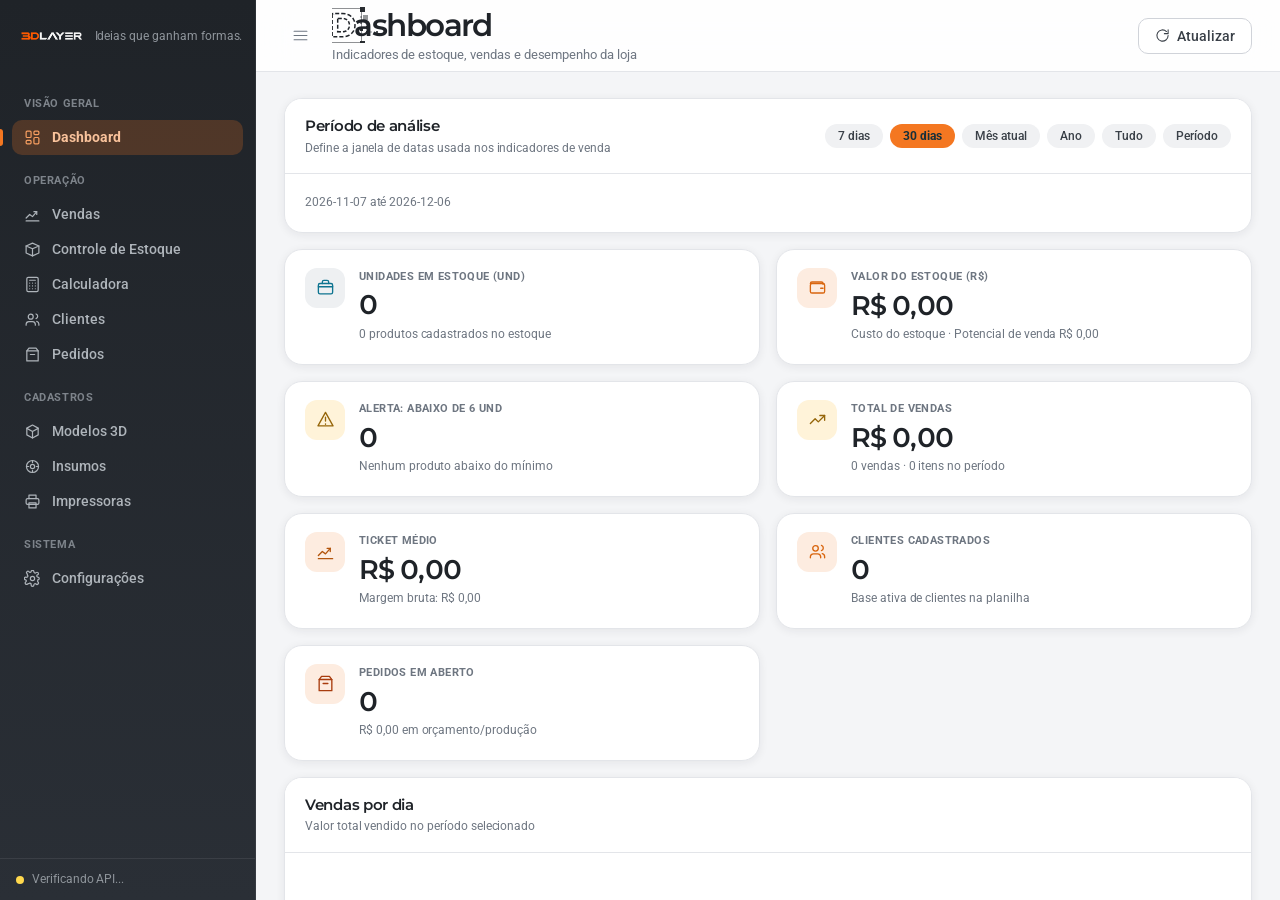
==== commit b4357f86: "Campo Acessorios + valor no pedido: linha no orcamento, total com acessorio e rotulo corrigido" ====
--- a/docs/index.html
+++ b/docs/index.html
@@ -11,7 +11,7 @@
     />
     <title>3D LAYER</title>
     <link rel="icon" type="image/png" href="./icon.png" />
-    <script type="module" crossorigin src="./assets/index.web-Cxgfdv2M.js"></script>
+    <script type="module" crossorigin src="./assets/index.web-AJ14UXyv.js"></script>
     <link rel="stylesheet" crossorigin href="./assets/index-Cnl-phXX.css">
   </head>
   <body>
